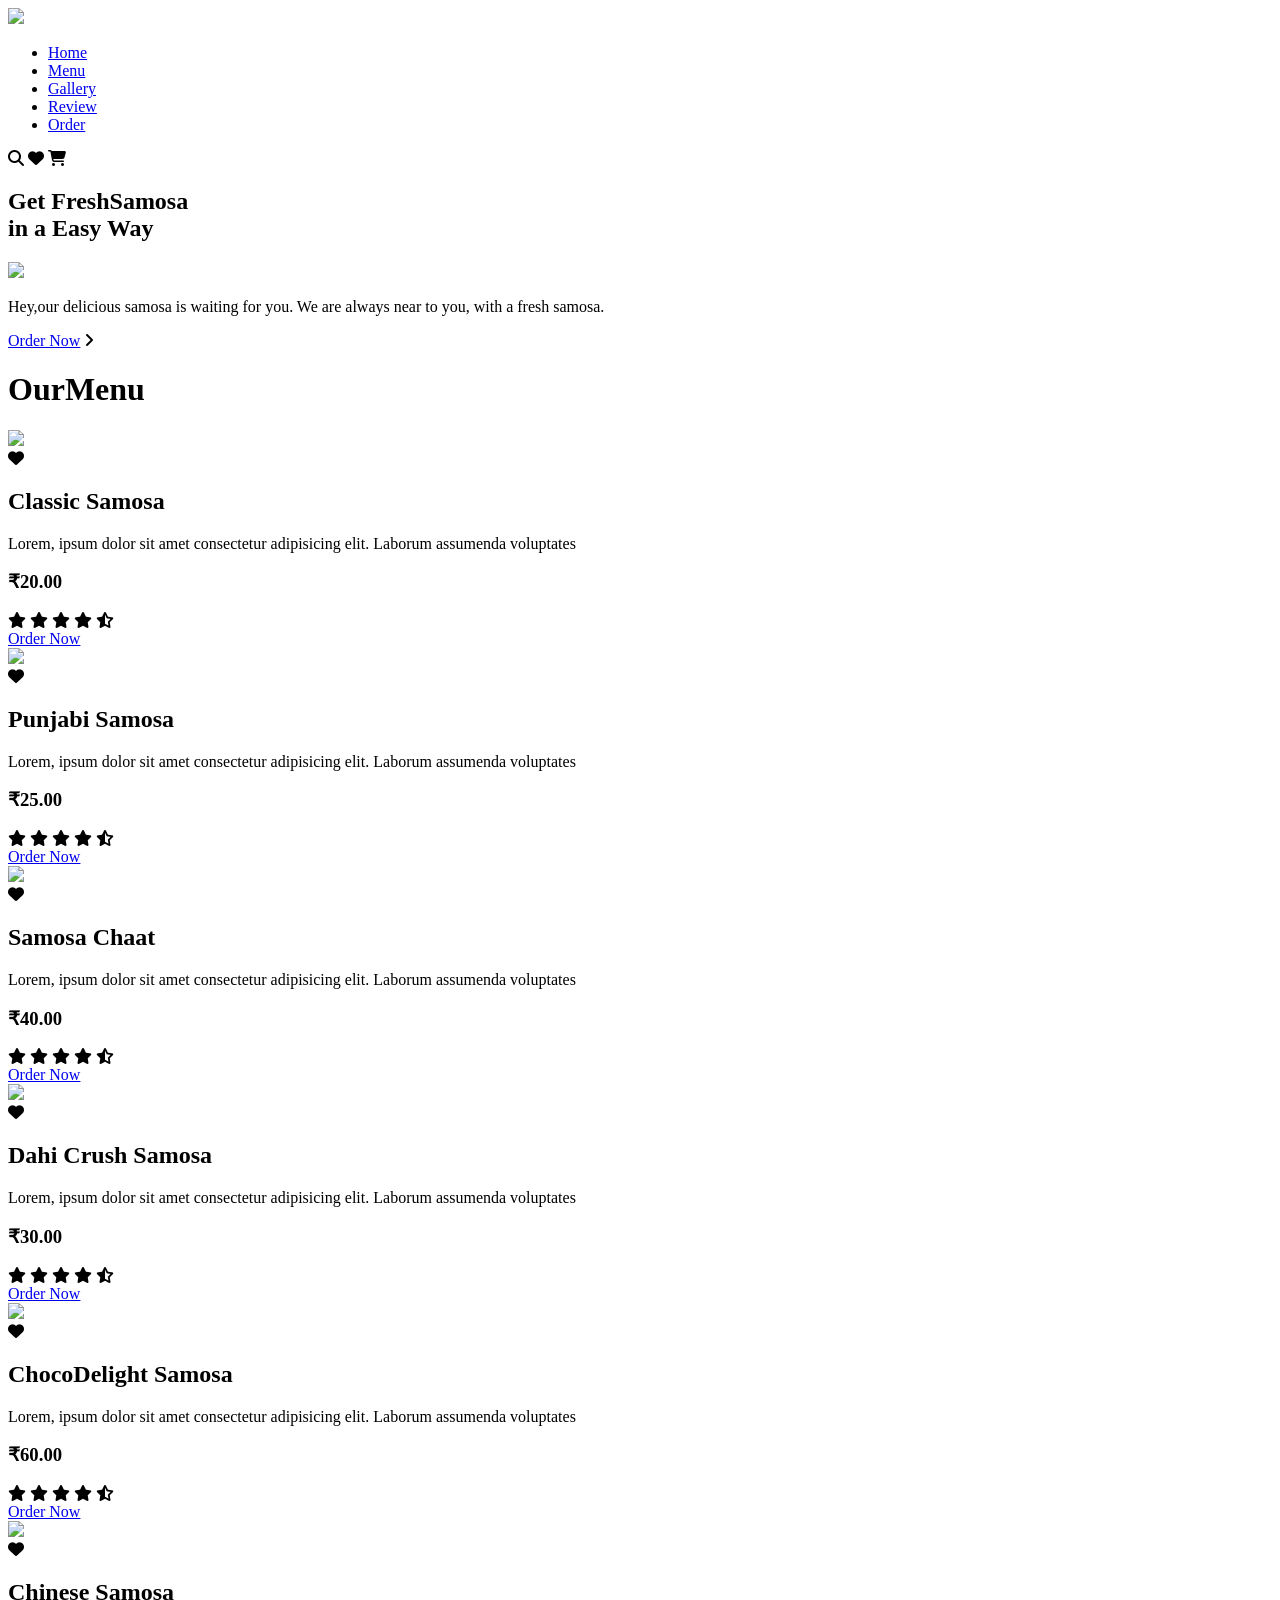
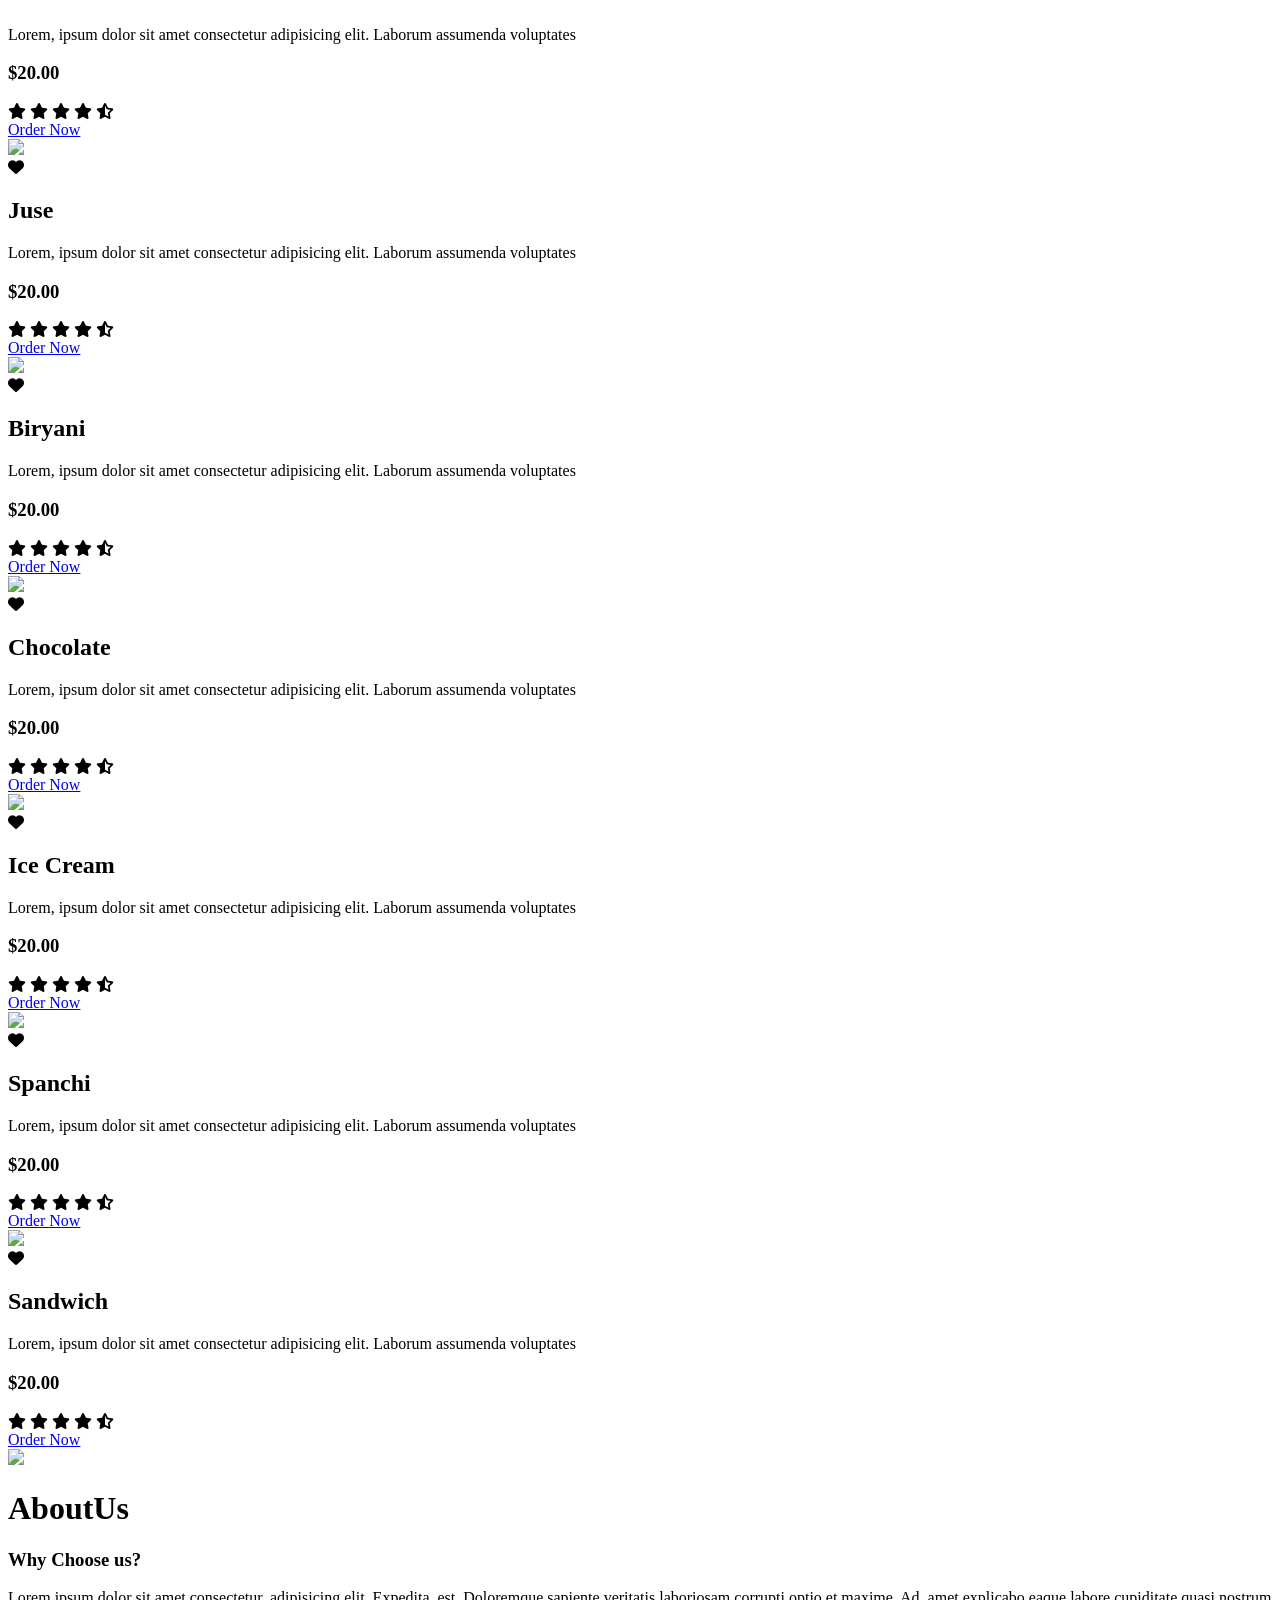
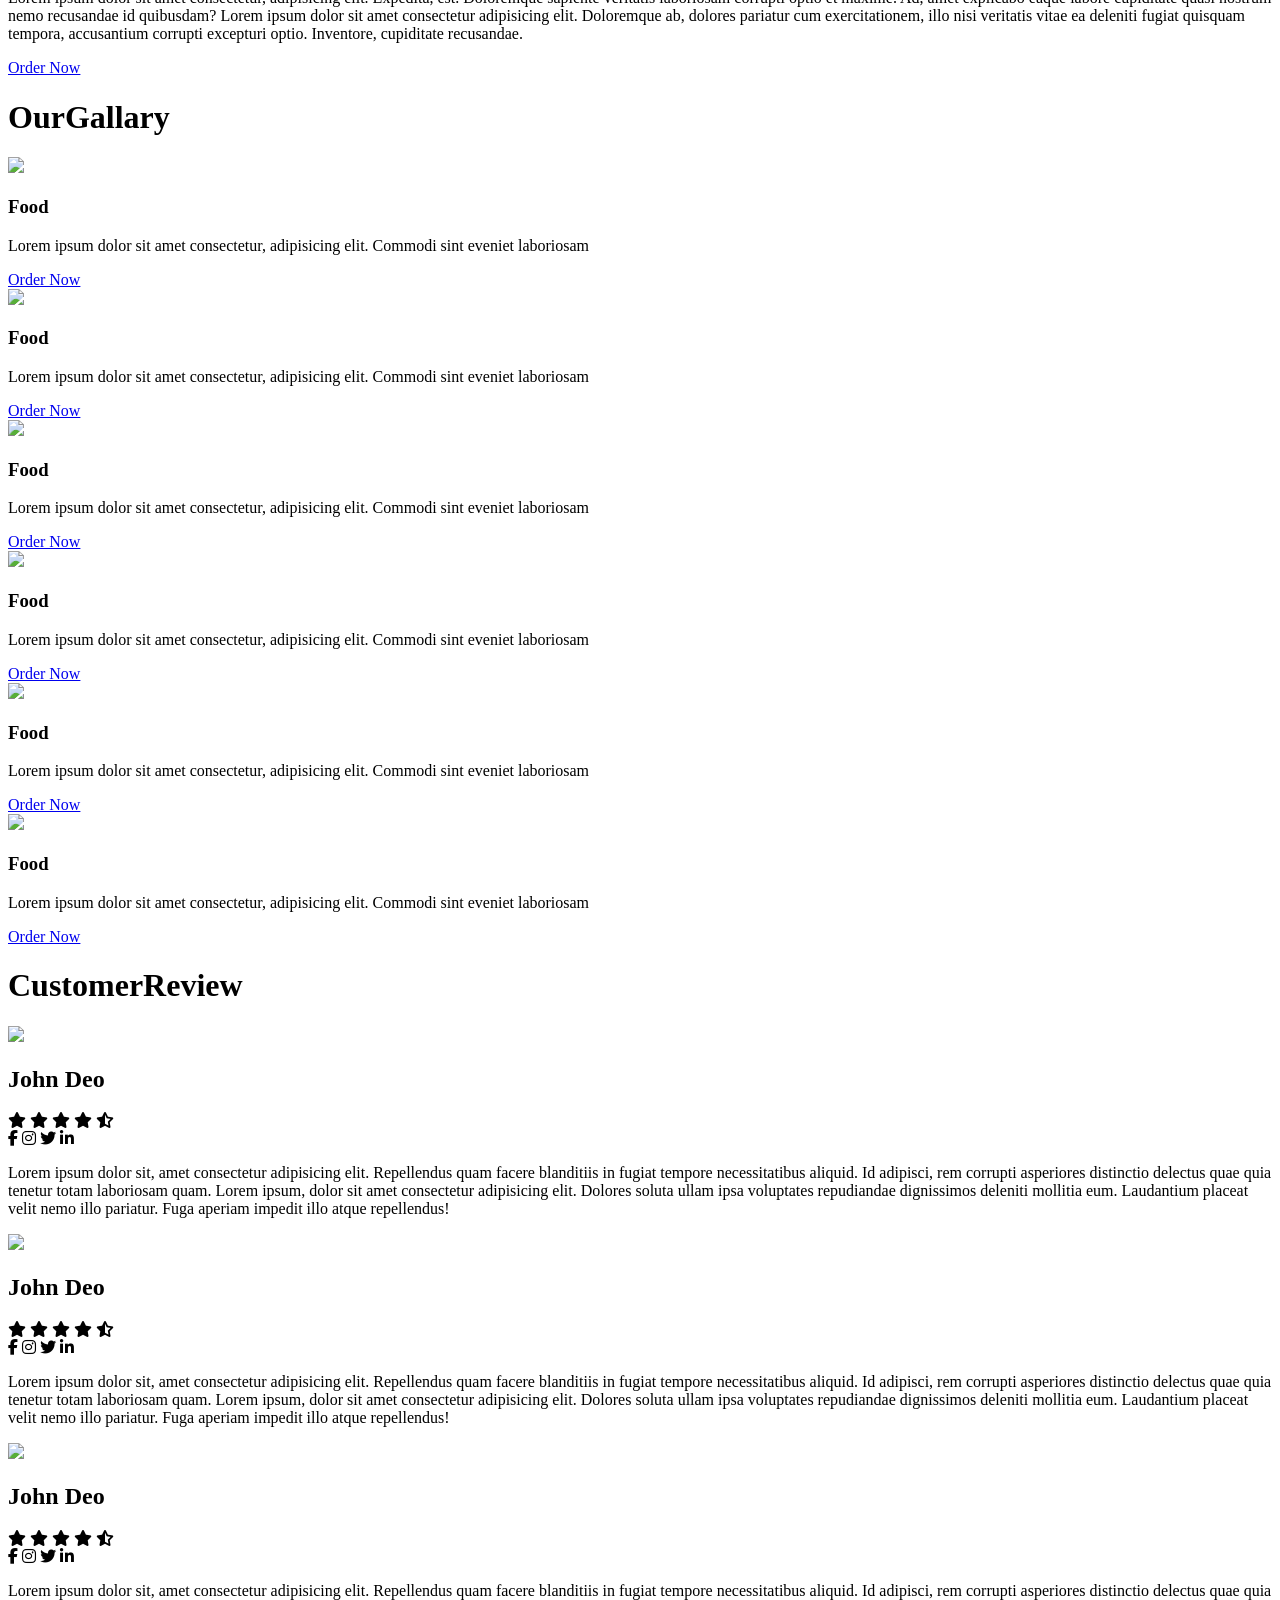
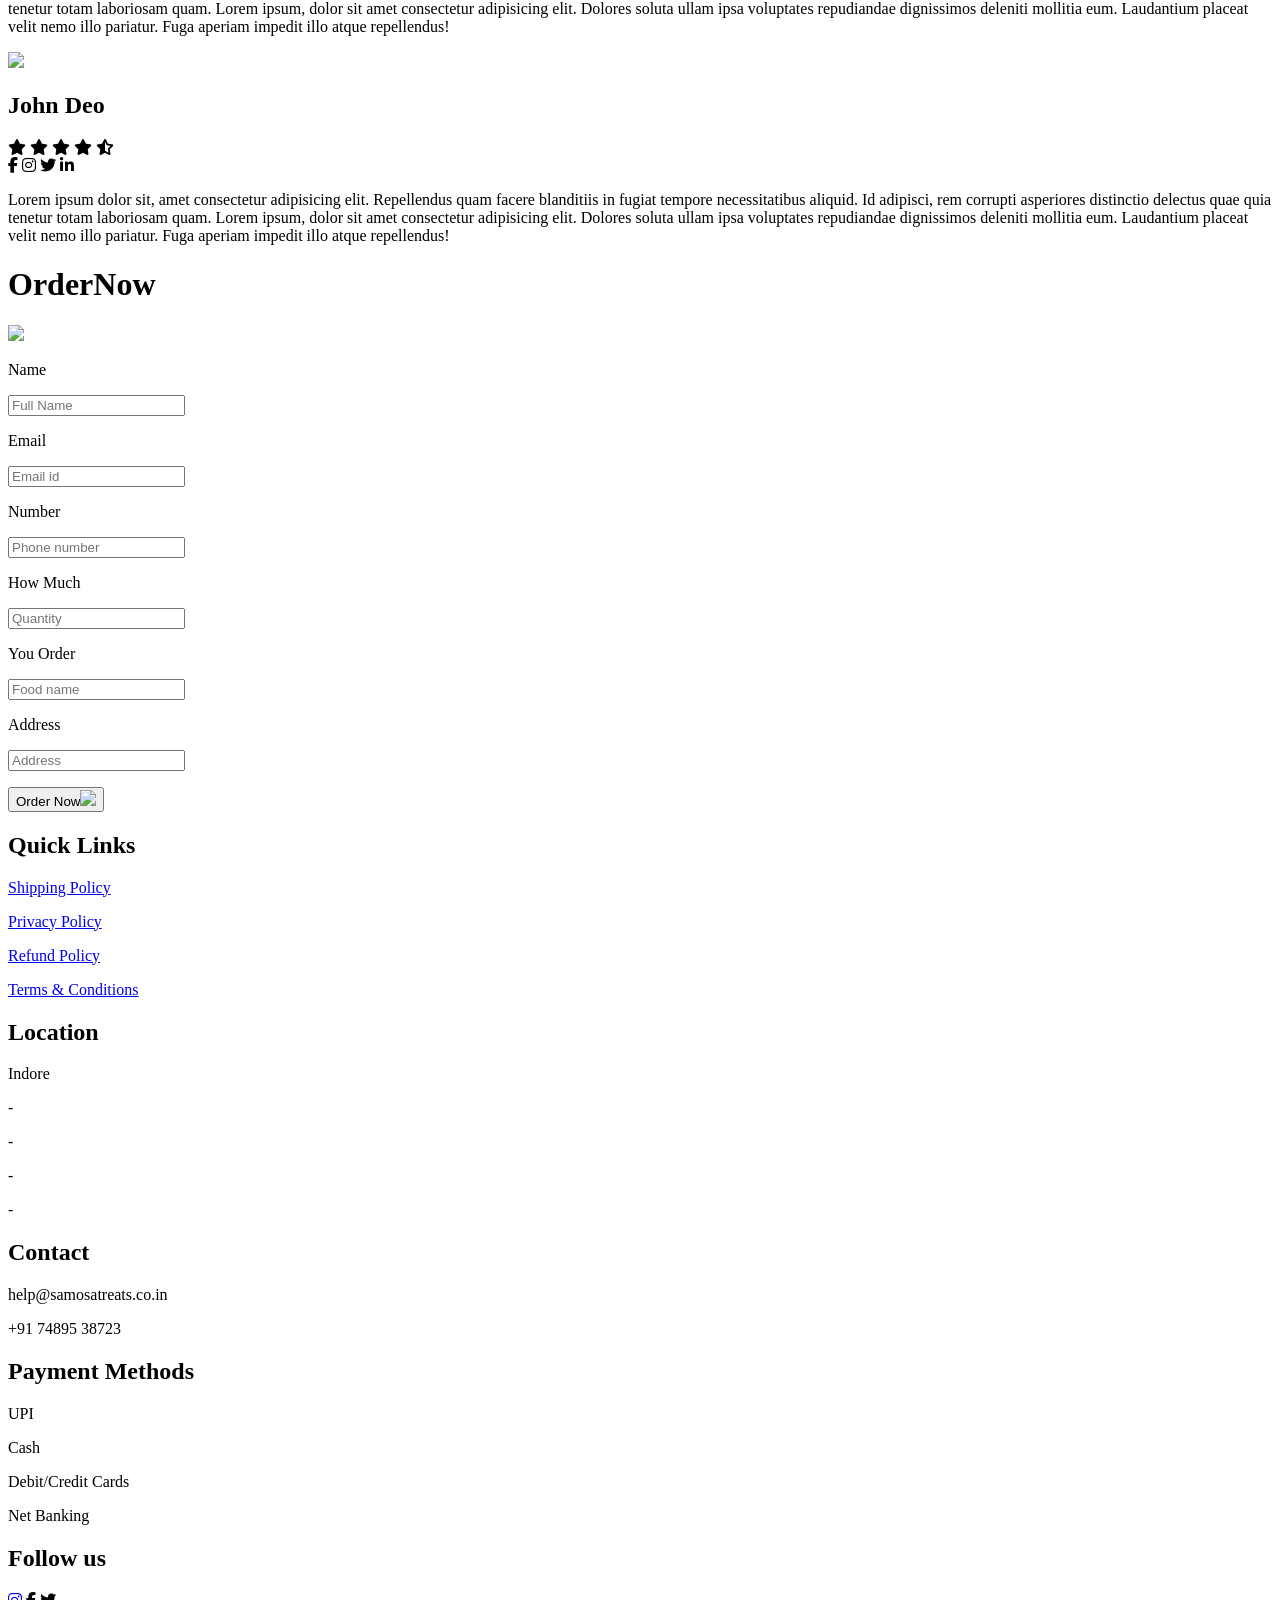
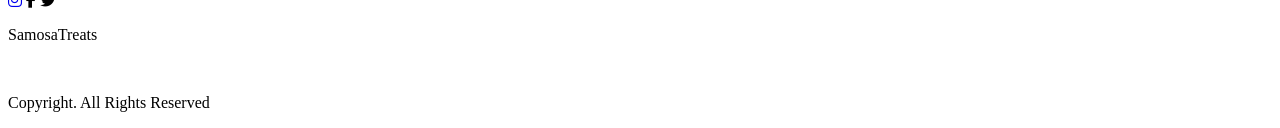
==== index.html @ 7120c6d1 "Add files via upload" ====
<!DOCTYPE html>
<html lang="en">
<head>
    <meta charset="UTF-8">
    <meta http-equiv="X-UA-Compatible" content="IE=edge">
    <meta name="viewport" content="width=device-width, initial-scale=1.0">
    <title>Samosa Treats</title>
    <link rel="stylesheet" href="style.css">
    <link rel="icon" href="image/logo.png">
    <link rel="stylesheet" href="https://cdnjs.cloudflare.com/ajax/libs/font-awesome/6.1.1/css/all.min.css" integrity="sha512-KfkfwYDsLkIlwQp6LFnl8zNdLGxu9YAA1QvwINks4PhcElQSvqcyVLLD9aMhXd13uQjoXtEKNosOWaZqXgel0g==" crossorigin="anonymous" referrerpolicy="no-referrer" />
</head>
<body>

    <section id="Home">
        <nav>
            <div class="logo">
                <img src="image/2002.png">
            </div>

            <ul>
                <li><a href="index.html">Home</a></li>
                <li><a href="menu.html">Menu</a>
                <li><a href="gallery.html">Gallery</a></li>
                <li><a href="review.html">Review</a></li>               
                <li><a href="order.html">Order</a></li>
            </ul>

            

            <div class="icon">
                
                <i class="fa-solid fa-magnifying-glass"></i>
                <i class="fa-solid fa-heart"></i>
                <i class="fa-solid fa-cart-shopping"></i>
            </div>

        </nav>
        

        <div class="main">

            <div class="men_text">
                <h1>Get Fresh<span>Samosa</span><br>in a Easy Way</h1>
            </div>

            <div class="main_image">
                <img src="image/home_samosa.png">
            </div>

        </div>

        <p>
           Hey,our delicious samosa is waiting for you. We are always near to you, with a fresh samosa.
        </p>

        <div class="main_btn">
            <a href="#">Order Now</a>
            <i class="fa-solid fa-angle-right"></i>
        </div>



</section>

   

    <!--Menu-->

    <div class="menu" id="Menu">
        <h1>Our<span>Menu</span></h1>

        <div class="menu_box">
            <div class="menu_card">

                <div class="menu_image">
                    <img src="image/Classic_samosa.jpg">
                </div>

                <div class="small_card">
                    <i class="fa-solid fa-heart"></i>
                </div>

                <div class="menu_info">
                    <h2>Classic Samosa</h2>
                    <p>
                        Lorem, ipsum dolor sit amet consectetur adipisicing elit. Laborum assumenda voluptates
                    </p>
                    <h3>₹20.00</h3>
                    <div class="menu_icon">
                        <i class="fa-solid fa-star"></i>
                        <i class="fa-solid fa-star"></i>
                        <i class="fa-solid fa-star"></i>
                        <i class="fa-solid fa-star"></i>
                        <i class="fa-solid fa-star-half-stroke"></i>
                    </div>
                    <a href="#" class="menu_btn">Order Now</a>
                </div>

            </div> 
            
            <div class="menu_card">

                <div class="menu_image">
                    <img src="image/pasta.jpg">
                </div>

                <div class="small_card">
                    <i class="fa-solid fa-heart"></i>
                </div>

                <div class="menu_info">
                    <h2>Punjabi Samosa</h2>
                    <p>
                        Lorem, ipsum dolor sit amet consectetur adipisicing elit. Laborum assumenda voluptates
                    </p>
                    <h3>₹25.00</h3>
                    <div class="menu_icon">
                        <i class="fa-solid fa-star"></i>
                        <i class="fa-solid fa-star"></i>
                        <i class="fa-solid fa-star"></i>
                        <i class="fa-solid fa-star"></i>
                        <i class="fa-solid fa-star-half-stroke"></i>
                    </div>
                    <a href="#" class="menu_btn">Order Now</a>
                </div>

            </div> 

            <div class="menu_card">

                <div class="menu_image">
                    <img src="image/lasagna.webp">
                </div>

                <div class="small_card">
                    <i class="fa-solid fa-heart"></i>
                </div>

                <div class="menu_info">
                    <h2>Samosa Chaat</h2>
                    <p>
                        Lorem, ipsum dolor sit amet consectetur adipisicing elit. Laborum assumenda voluptates
                    </p>
                    <h3>₹40.00</h3>
                    <div class="menu_icon">
                        <i class="fa-solid fa-star"></i>
                        <i class="fa-solid fa-star"></i>
                        <i class="fa-solid fa-star"></i>
                        <i class="fa-solid fa-star"></i>
                        <i class="fa-solid fa-star-half-stroke"></i>
                    </div>
                    <a href="#" class="menu_btn">Order Now</a>
                </div>

            </div> 

            <div class="menu_card">

                <div class="menu_image">
                    <img src="image/Dahi_samosa.jpg">
                </div>

                <div class="small_card">
                    <i class="fa-solid fa-heart"></i>
                </div>

                <div class="menu_info">
                    <h2>Dahi Crush Samosa</h2>
                    <p>
                        Lorem, ipsum dolor sit amet consectetur adipisicing elit. Laborum assumenda voluptates
                    </p>
                    <h3>₹30.00</h3>
                    <div class="menu_icon">
                        <i class="fa-solid fa-star"></i>
                        <i class="fa-solid fa-star"></i>
                        <i class="fa-solid fa-star"></i>
                        <i class="fa-solid fa-star"></i>
                        <i class="fa-solid fa-star-half-stroke"></i>
                    </div>
                    <a href="#" class="menu_btn">Order Now</a>
                </div>

            </div> 

            <div class="menu_card">

                <div class="menu_image">
                    <img src="image/Chocolate_samosa.jpg">
                </div>

                <div class="small_card">
                    <i class="fa-solid fa-heart"></i>
                </div>

                <div class="menu_info">
                    <h2>ChocoDelight Samosa</h2>
                    <p>
                        Lorem, ipsum dolor sit amet consectetur adipisicing elit. Laborum assumenda voluptates
                    </p>
                    <h3>₹60.00</h3>
                    <div class="menu_icon">
                        <i class="fa-solid fa-star"></i>
                        <i class="fa-solid fa-star"></i>
                        <i class="fa-solid fa-star"></i>
                        <i class="fa-solid fa-star"></i>
                        <i class="fa-solid fa-star-half-stroke"></i>
                    </div>
                    <a href="#" class="menu_btn">Order Now</a>
                </div>

            </div> 

            <div class="menu_card">

                <div class="menu_image">
                    <img src="image/Hot_dog.jpg">
                </div>

                <div class="small_card">
                    <i class="fa-solid fa-heart"></i>
                </div>

                <div class="menu_info">
                    <h2>Chinese Samosa</h2>
                    <p>
                        Lorem, ipsum dolor sit amet consectetur adipisicing elit. Laborum assumenda voluptates
                    </p>
                    <h3>$20.00</h3>
                    <div class="menu_icon">
                        <i class="fa-solid fa-star"></i>
                        <i class="fa-solid fa-star"></i>
                        <i class="fa-solid fa-star"></i>
                        <i class="fa-solid fa-star"></i>
                        <i class="fa-solid fa-star-half-stroke"></i>
                    </div>
                    <a href="#" class="menu_btn">Order Now</a>
                </div>

            </div> 

            <div class="menu_card">

                <div class="menu_image">
                    <img src="image/juse.jpg">
                </div>

                <div class="small_card">
                    <i class="fa-solid fa-heart"></i>
                </div>

                <div class="menu_info">
                    <h2>Juse</h2>
                    <p>
                        Lorem, ipsum dolor sit amet consectetur adipisicing elit. Laborum assumenda voluptates
                    </p>
                    <h3>$20.00</h3>
                    <div class="menu_icon">
                        <i class="fa-solid fa-star"></i>
                        <i class="fa-solid fa-star"></i>
                        <i class="fa-solid fa-star"></i>
                        <i class="fa-solid fa-star"></i>
                        <i class="fa-solid fa-star-half-stroke"></i>
                    </div>
                    <a href="#" class="menu_btn">Order Now</a>
                </div>

            </div> 

            <div class="menu_card">

                <div class="menu_image">
                    <img src="image/biryani.webp">
                </div>

                <div class="small_card">
                    <i class="fa-solid fa-heart"></i>
                </div>

                <div class="menu_info">
                    <h2>Biryani</h2>
                    <p>
                        Lorem, ipsum dolor sit amet consectetur adipisicing elit. Laborum assumenda voluptates
                    </p>
                    <h3>$20.00</h3>
                    <div class="menu_icon">
                        <i class="fa-solid fa-star"></i>
                        <i class="fa-solid fa-star"></i>
                        <i class="fa-solid fa-star"></i>
                        <i class="fa-solid fa-star"></i>
                        <i class="fa-solid fa-star-half-stroke"></i>
                    </div>
                    <a href="#" class="menu_btn">Order Now</a>
                </div>

            </div> 

            <div class="menu_card">

                <div class="menu_image">
                    <img src="image/chocolate.jpg">
                </div>

                <div class="small_card">
                    <i class="fa-solid fa-heart"></i>
                </div>

                <div class="menu_info">
                    <h2>Chocolate</h2>
                    <p>
                        Lorem, ipsum dolor sit amet consectetur adipisicing elit. Laborum assumenda voluptates
                    </p>
                    <h3>$20.00</h3>
                    <div class="menu_icon">
                        <i class="fa-solid fa-star"></i>
                        <i class="fa-solid fa-star"></i>
                        <i class="fa-solid fa-star"></i>
                        <i class="fa-solid fa-star"></i>
                        <i class="fa-solid fa-star-half-stroke"></i>
                    </div>
                    <a href="#" class="menu_btn">Order Now</a>
                </div>

            </div> 

            <div class="menu_card">

                <div class="menu_image">
                    <img src="image/ice_cream.jpg">
                </div>

                <div class="small_card">
                    <i class="fa-solid fa-heart"></i>
                </div>

                <div class="menu_info">
                    <h2>Ice Cream</h2>
                    <p>
                        Lorem, ipsum dolor sit amet consectetur adipisicing elit. Laborum assumenda voluptates
                    </p>
                    <h3>$20.00</h3>
                    <div class="menu_icon">
                        <i class="fa-solid fa-star"></i>
                        <i class="fa-solid fa-star"></i>
                        <i class="fa-solid fa-star"></i>
                        <i class="fa-solid fa-star"></i>
                        <i class="fa-solid fa-star-half-stroke"></i>
                    </div>
                    <a href="#" class="menu_btn">Order Now</a>
                </div>

            </div> 

            <div class="menu_card">

                <div class="menu_image">
                    <img src="image/Spanchi.jpg">
                </div>

                <div class="small_card">
                    <i class="fa-solid fa-heart"></i>
                </div>

                <div class="menu_info">
                    <h2>Spanchi</h2>
                    <p>
                        Lorem, ipsum dolor sit amet consectetur adipisicing elit. Laborum assumenda voluptates
                    </p>
                    <h3>$20.00</h3>
                    <div class="menu_icon">
                        <i class="fa-solid fa-star"></i>
                        <i class="fa-solid fa-star"></i>
                        <i class="fa-solid fa-star"></i>
                        <i class="fa-solid fa-star"></i>
                        <i class="fa-solid fa-star-half-stroke"></i>
                    </div>
                    <a href="#" class="menu_btn">Order Now</a>
                </div>

            </div> 

            <div class="menu_card">

                <div class="menu_image">
                    <img src="image/sandwich.jpg">
                </div>

                <div class="small_card">
                    <i class="fa-solid fa-heart"></i>
                </div>

                <div class="menu_info">
                    <h2>Sandwich</h2>
                    <p>
                        Lorem, ipsum dolor sit amet consectetur adipisicing elit. Laborum assumenda voluptates
                    </p>
                    <h3>$20.00</h3>
                    <div class="menu_icon">
                        <i class="fa-solid fa-star"></i>
                        <i class="fa-solid fa-star"></i>
                        <i class="fa-solid fa-star"></i>
                        <i class="fa-solid fa-star"></i>
                        <i class="fa-solid fa-star-half-stroke"></i>
                    </div>
                    <a href="#" class="menu_btn">Order Now</a>
                </div>

            </div> 
            
        </div>

    </div>

 <!--About-->

    <div class="about" id="About">
        <div class="about_main">

            <div class="image">
                <img src="image/Food-Plate.png">
            </div>

            <div class="about_text">
                <h1><span>About</span>Us</h1>
                <h3>Why Choose us?</h3>
                <p>
                    Lorem ipsum dolor sit amet consectetur, adipisicing elit. Expedita, est. Doloremque 
                    sapiente veritatis laboriosam corrupti optio et maxime. Ad, amet explicabo eaque labore 
                    cupiditate quasi nostrum nemo recusandae id quibusdam? Lorem ipsum dolor sit amet 
                    consectetur adipisicing elit. Doloremque ab, dolores pariatur cum exercitationem, illo nisi 
                    veritatis vitae ea deleniti fugiat quisquam tempora, accusantium corrupti excepturi optio. 
                    Inventore, cupiditate recusandae.
                </p>
            </div>

        </div>

        <a href="#" class="about_btn">Order Now</a>

    </div>




    <!--Gallary-->

    <div class="gallary" id="Gallary">
        <h1>Our<span>Gallary</span></h1>

        <div class="gallary_image_box">
            <div class="gallary_image">
                <img src="image/gallary_1.jpg">

                <h3>Food</h3>
                <p>
                    Lorem ipsum dolor sit amet consectetur, adipisicing elit. Commodi sint eveniet laboriosam 
                </p>
                <a href="#" class="gallary_btn">Order Now</a>
            </div>

            <div class="gallary_image">
                <img src="image/gallary_2.jpg">

                <h3>Food</h3>
                <p>
                    Lorem ipsum dolor sit amet consectetur, adipisicing elit. Commodi sint eveniet laboriosam 
                </p>
                <a href="#" class="gallary_btn">Order Now</a>
            </div>

            <div class="gallary_image">
                <img src="image/gallary_3.jpg">

                <h3>Food</h3>
                <p>
                    Lorem ipsum dolor sit amet consectetur, adipisicing elit. Commodi sint eveniet laboriosam 
                </p>
                <a href="#" class="gallary_btn">Order Now</a>
            </div>

            <div class="gallary_image">
                <img src="image/gallary_4.jpg">

                <h3>Food</h3>
                <p>
                    Lorem ipsum dolor sit amet consectetur, adipisicing elit. Commodi sint eveniet laboriosam 
                </p>
                <a href="#" class="gallary_btn">Order Now</a>
            </div>

            <div class="gallary_image">
                <img src="image/gallary_5.jpg">

                <h3>Food</h3>
                <p>
                    Lorem ipsum dolor sit amet consectetur, adipisicing elit. Commodi sint eveniet laboriosam 
                </p>
                <a href="#" class="gallary_btn">Order Now</a>
            </div>

            <div class="gallary_image">
                <img src="image/gallary_6.jpg">

                <h3>Food</h3>
                <p>
                    Lorem ipsum dolor sit amet consectetur, adipisicing elit. Commodi sint eveniet laboriosam 
                </p>
                <a href="#" class="gallary_btn">Order Now</a>
            </div>

        </div>

    </div>




    <!--Review-->

    <div class="review" id="Review">
        <h1>Customer<span>Review</span></h1>

        <div class="review_box">
            <div class="review_card">

                <div class="review_profile">
                    <img src="image/review_1.png">
                </div>

                <div class="review_text">
                    <h2 class="name">John Deo</h2>

                    <div class="review_icon">
                        <i class="fa-solid fa-star"></i>
                        <i class="fa-solid fa-star"></i>
                        <i class="fa-solid fa-star"></i>
                        <i class="fa-solid fa-star"></i>
                        <i class="fa-solid fa-star-half-stroke"></i>
                    </div>

                    <div class="review_social">
                        <i class="fa-brands fa-facebook-f"></i>
                        <i class="fa-brands fa-instagram"></i>
                        <i class="fa-brands fa-twitter"></i>
                        <i class="fa-brands fa-linkedin-in"></i>
                    </div>

                    <p>
                        Lorem ipsum dolor sit, amet consectetur adipisicing elit. Repellendus quam facere 
                        blanditiis in fugiat tempore necessitatibus aliquid. Id adipisci, rem corrupti 
                        asperiores distinctio delectus quae quia tenetur totam laboriosam quam. Lorem ipsum, 
                        dolor sit amet consectetur adipisicing elit. Dolores soluta ullam ipsa voluptates 
                        repudiandae dignissimos deleniti mollitia eum. Laudantium placeat velit nemo illo 
                        pariatur. Fuga aperiam impedit illo atque repellendus!
                    </p>

                </div>

            </div>

            <div class="review_card">

                <div class="review_profile">
                    <img src="image/review_2.png">
                </div>

                <div class="review_text">
                    <h2 class="name">John Deo</h2>

                    <div class="review_icon">
                        <i class="fa-solid fa-star"></i>
                        <i class="fa-solid fa-star"></i>
                        <i class="fa-solid fa-star"></i>
                        <i class="fa-solid fa-star"></i>
                        <i class="fa-solid fa-star-half-stroke"></i>
                    </div>

                    <div class="review_social">
                        <i class="fa-brands fa-facebook-f"></i>
                        <i class="fa-brands fa-instagram"></i>
                        <i class="fa-brands fa-twitter"></i>
                        <i class="fa-brands fa-linkedin-in"></i>
                    </div>

                    <p>
                        Lorem ipsum dolor sit, amet consectetur adipisicing elit. Repellendus quam facere 
                        blanditiis in fugiat tempore necessitatibus aliquid. Id adipisci, rem corrupti 
                        asperiores distinctio delectus quae quia tenetur totam laboriosam quam. Lorem ipsum, 
                        dolor sit amet consectetur adipisicing elit. Dolores soluta ullam ipsa voluptates 
                        repudiandae dignissimos deleniti mollitia eum. Laudantium placeat velit nemo illo 
                        pariatur. Fuga aperiam impedit illo atque repellendus!
                    </p>

                </div>

            </div>

            <div class="review_card">

                <div class="review_profile">
                    <img src="image/review_3.png">
                </div>

                <div class="review_text">
                    <h2 class="name">John Deo</h2>

                    <div class="review_icon">
                        <i class="fa-solid fa-star"></i>
                        <i class="fa-solid fa-star"></i>
                        <i class="fa-solid fa-star"></i>
                        <i class="fa-solid fa-star"></i>
                        <i class="fa-solid fa-star-half-stroke"></i>
                    </div>

                    <div class="review_social">
                        <i class="fa-brands fa-facebook-f"></i>
                        <i class="fa-brands fa-instagram"></i>
                        <i class="fa-brands fa-twitter"></i>
                        <i class="fa-brands fa-linkedin-in"></i>
                    </div>

                    <p>
                        Lorem ipsum dolor sit, amet consectetur adipisicing elit. Repellendus quam facere 
                        blanditiis in fugiat tempore necessitatibus aliquid. Id adipisci, rem corrupti 
                        asperiores distinctio delectus quae quia tenetur totam laboriosam quam. Lorem ipsum, 
                        dolor sit amet consectetur adipisicing elit. Dolores soluta ullam ipsa voluptates 
                        repudiandae dignissimos deleniti mollitia eum. Laudantium placeat velit nemo illo 
                        pariatur. Fuga aperiam impedit illo atque repellendus!
                    </p>

                </div>

            </div>

            <div class="review_card">

                <div class="review_profile">
                    <img src="image/review_4.png">
                </div>

                <div class="review_text">
                    <h2 class="name">John Deo</h2>

                    <div class="review_icon">
                        <i class="fa-solid fa-star"></i>
                        <i class="fa-solid fa-star"></i>
                        <i class="fa-solid fa-star"></i>
                        <i class="fa-solid fa-star"></i>
                        <i class="fa-solid fa-star-half-stroke"></i>
                    </div>

                    <div class="review_social">
                        <i class="fa-brands fa-facebook-f"></i>
                        <i class="fa-brands fa-instagram"></i>
                        <i class="fa-brands fa-twitter"></i>
                        <i class="fa-brands fa-linkedin-in"></i>
                    </div>

                    <p>
                        Lorem ipsum dolor sit, amet consectetur adipisicing elit. Repellendus quam facere 
                        blanditiis in fugiat tempore necessitatibus aliquid. Id adipisci, rem corrupti 
                        asperiores distinctio delectus quae quia tenetur totam laboriosam quam. Lorem ipsum, 
                        dolor sit amet consectetur adipisicing elit. Dolores soluta ullam ipsa voluptates 
                        repudiandae dignissimos deleniti mollitia eum. Laudantium placeat velit nemo illo 
                        pariatur. Fuga aperiam impedit illo atque repellendus!
                    </p>

                </div>

            </div>

        </div>

    </div>



    <!--Order-->

    <div class="order" id="Order">
        <h1><span>Order</span>Now</h1>

        <div class="order_main">

            <div class="order_image">
                <img src="image/order_image.png">
            </div>

              <form action="https://api.web3forms.com/submit" method="POST" class="contact-left">

               <input type="hidden" name="access_key" value="fdb20913-def6-4c68-823d-1130511a1361">

                <div class="input">
                    <p>Name</p>
                    <input name="name" placeholder="Full Name">
                </div>

                <div class="input">
                    <p>Email</p>
                    <input type="email" placeholder="Email id">
                </div>

                <div class="input">
                    <p>Number</p>
                    <input type="number" placeholder="Phone number">
                </div>

                <div class="input">
                    <p>How Much</p>
                    <input type="number" placeholder="Quantity">
                </div>

                <div class="input">
                    <p>You Order</p>
                    <input name="name" placeholder="Food name">
                </div>

                <div class="input">
                    <p>Address</p>
                    <input name="name" placeholder="Address">
                </div>

                <div class="order_btn">
               <p> <button type="submit" >Order Now<img src="image/arrow_icon.png"></button></p>
                </div>
            </form>

        </div>

    </div>





    <!--Footer-->

    <footer>
        <div class="footer_main">

           <div class="footer_tag">
                <h2>Quick Links</h2>
               <p> <a href="Shipping.html">Shipping Policy</a> </p>
              <p> <a href="privacy.html">Privacy Policy</a>  </p> 
                <p><a href="refund.html">Refund Policy</a>    </p> 
                <p><a href="terms.html">Terms & Conditions</a></p>
         </div>

            <div class="footer_tag">
                <h2>Location</h2>
                <p>Indore</p>
                <p>-</p>
                <p>-</p>
                <p>-</p>
                <p>-</p>
                
            </div>

            <div class="footer_tag">
                <h2>Contact</h2>
                <p>help@samosatreats.co.in</p>
                <p>+91 74895 38723</p>
            </div>

            <div class="footer_tag">
                <h2>Payment Methods</h2>
                <p>UPI</p>
                <p>Cash</p>
                <p>Debit/Credit Cards</p>
                <p>Net Banking</p>
            </div>

            <div class="footer_tag">
                <h2>Follow us</h2>
                <a href="https://www.instagram.com/the_samosa_treats?igsh=MTA0a3pqendremM5eg=="><i class="fa-brands fa-instagram"></i></a>    
                <i class="fa-brands fa-facebook-f"></i>
                <i class="fa-brands fa-twitter"></i>
            </div>

        </div>

        <p class="end">Samosa<span>Treats</span></p><br>
        <p>Copyright. All Rights Reserved</p>

    </footer>



    
</body>
</html>
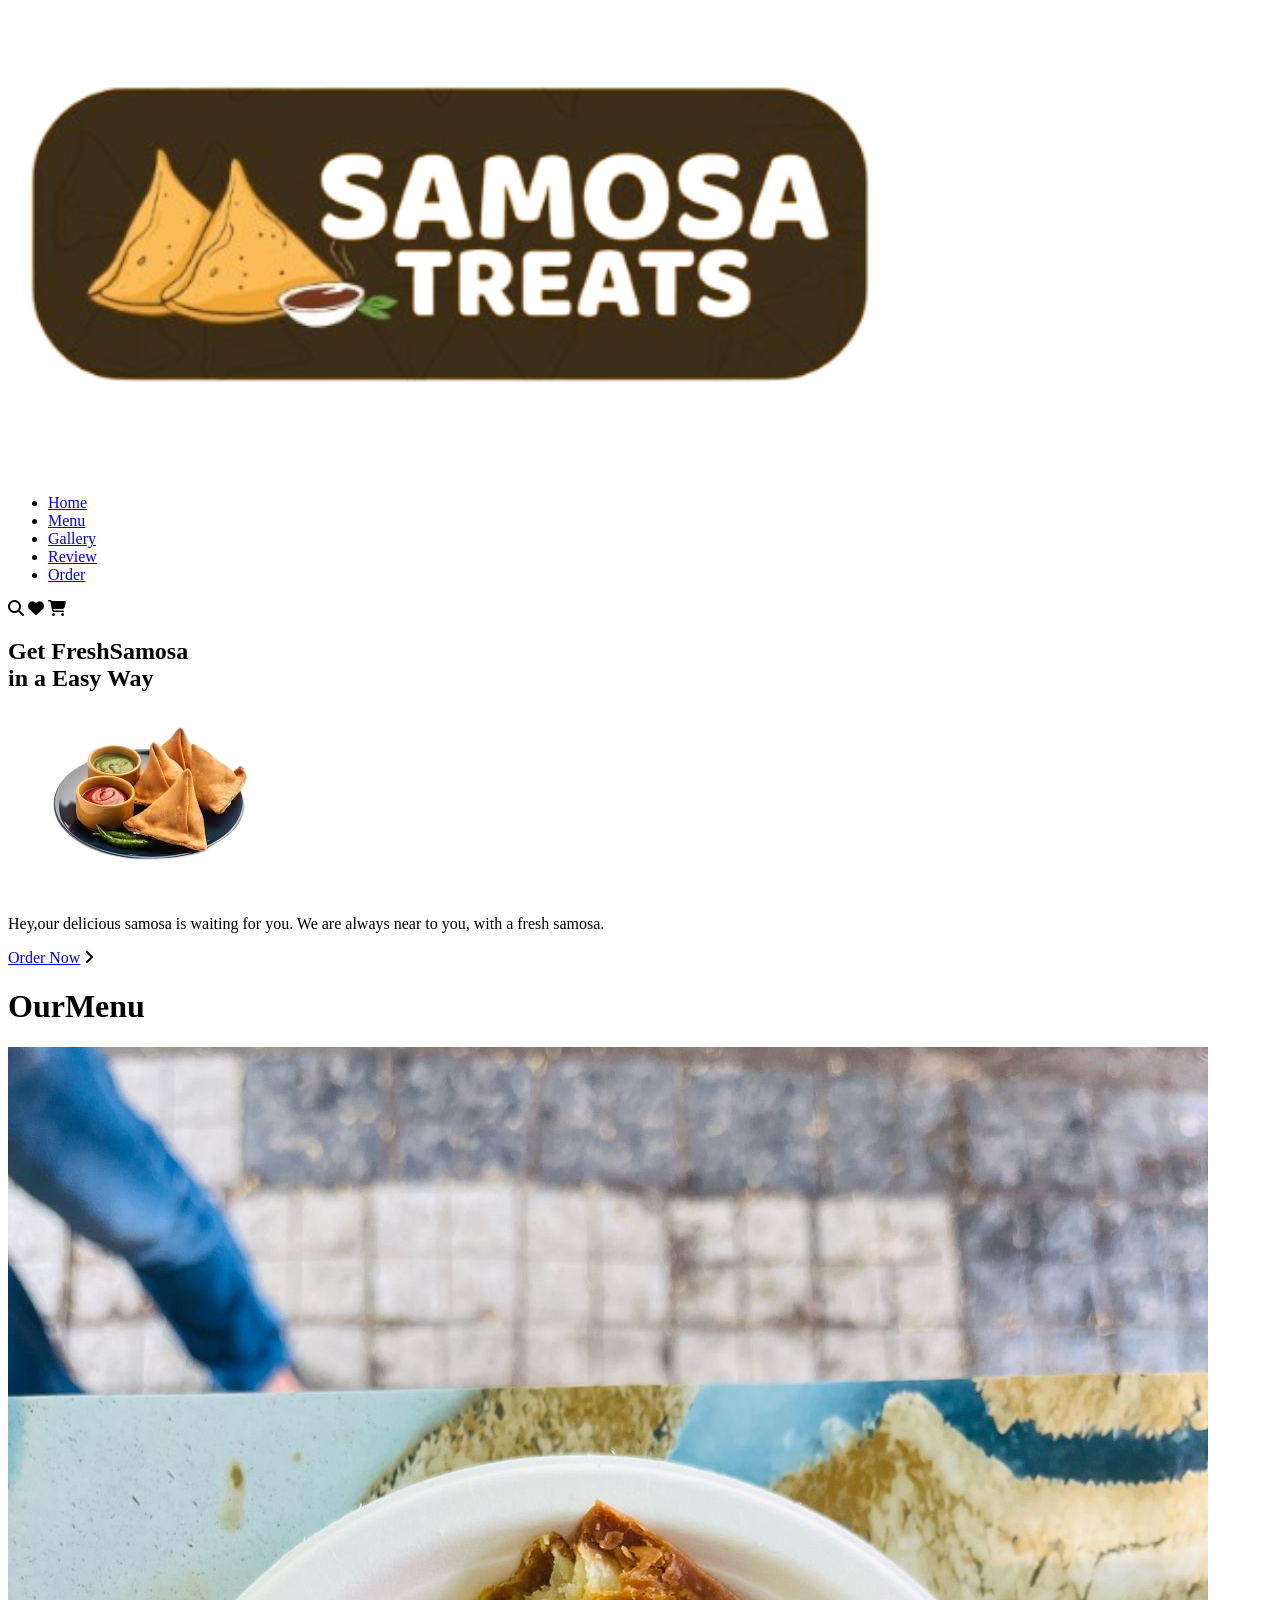
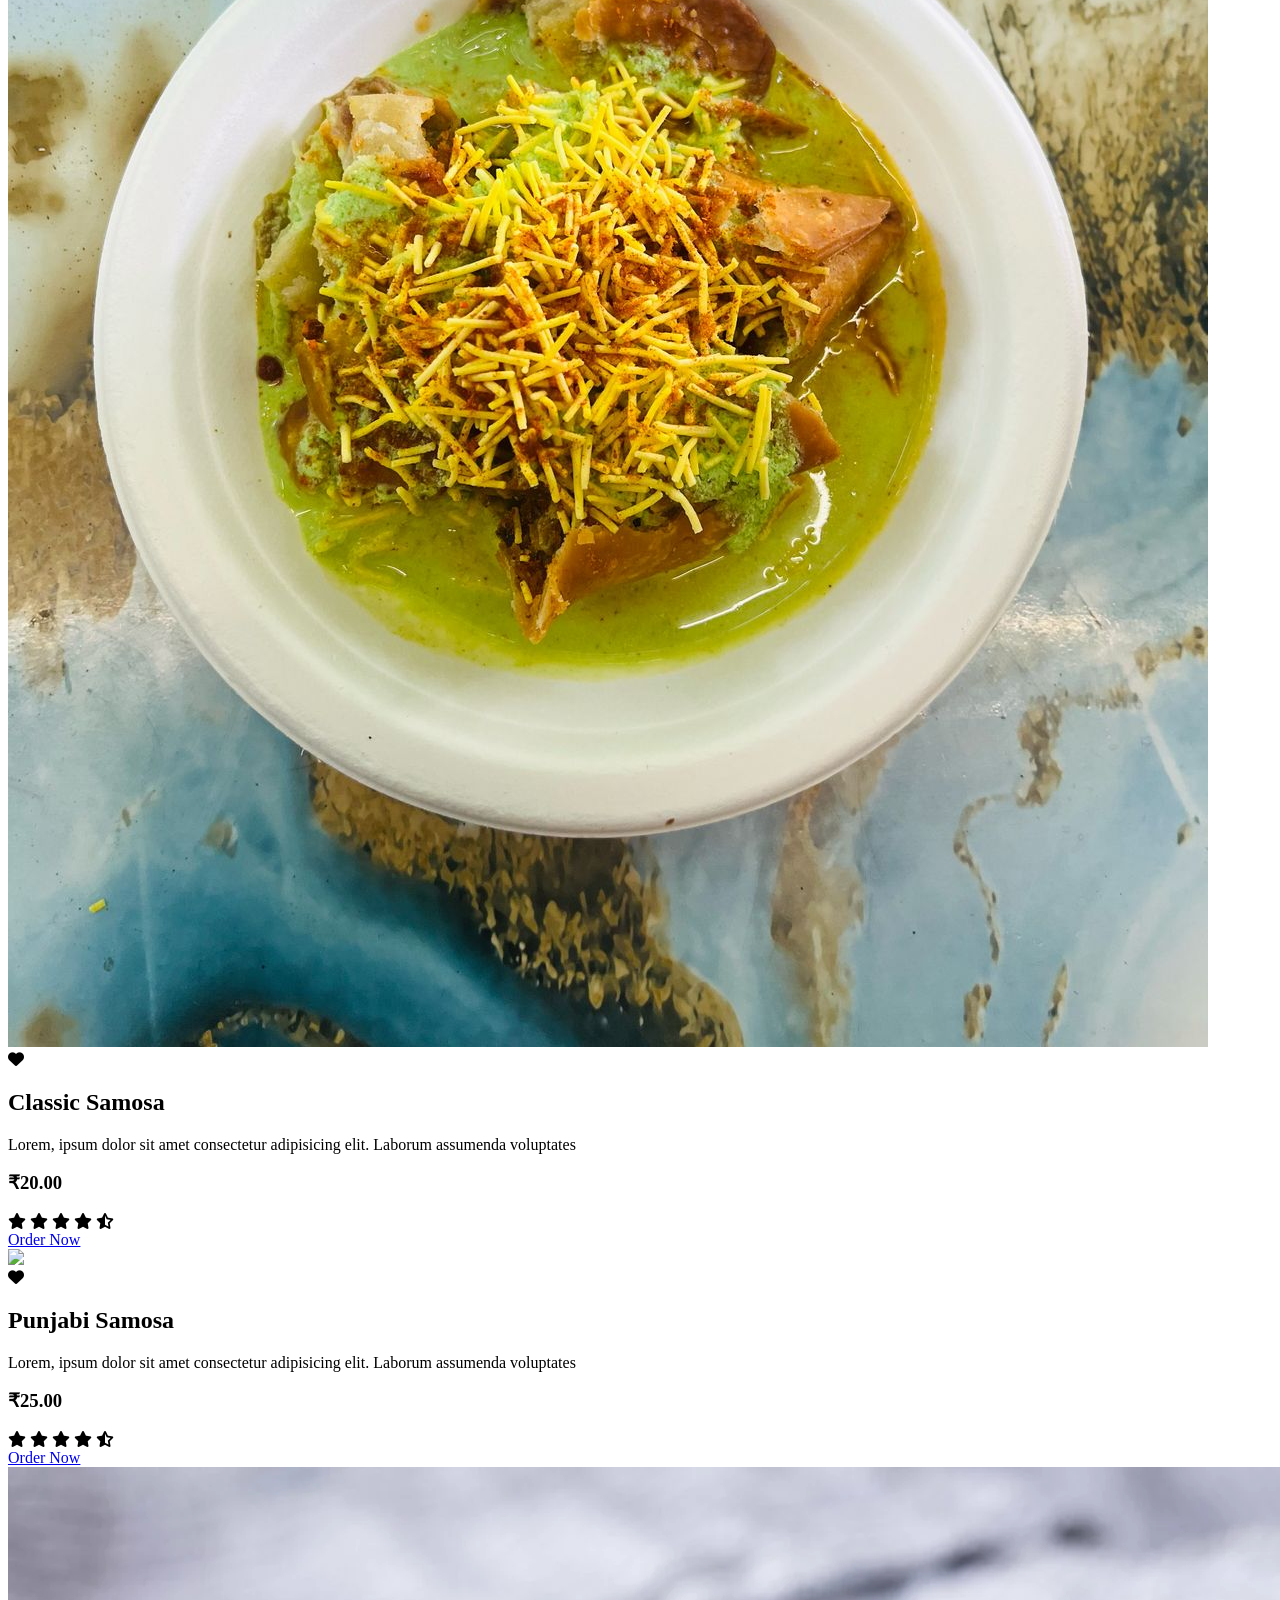
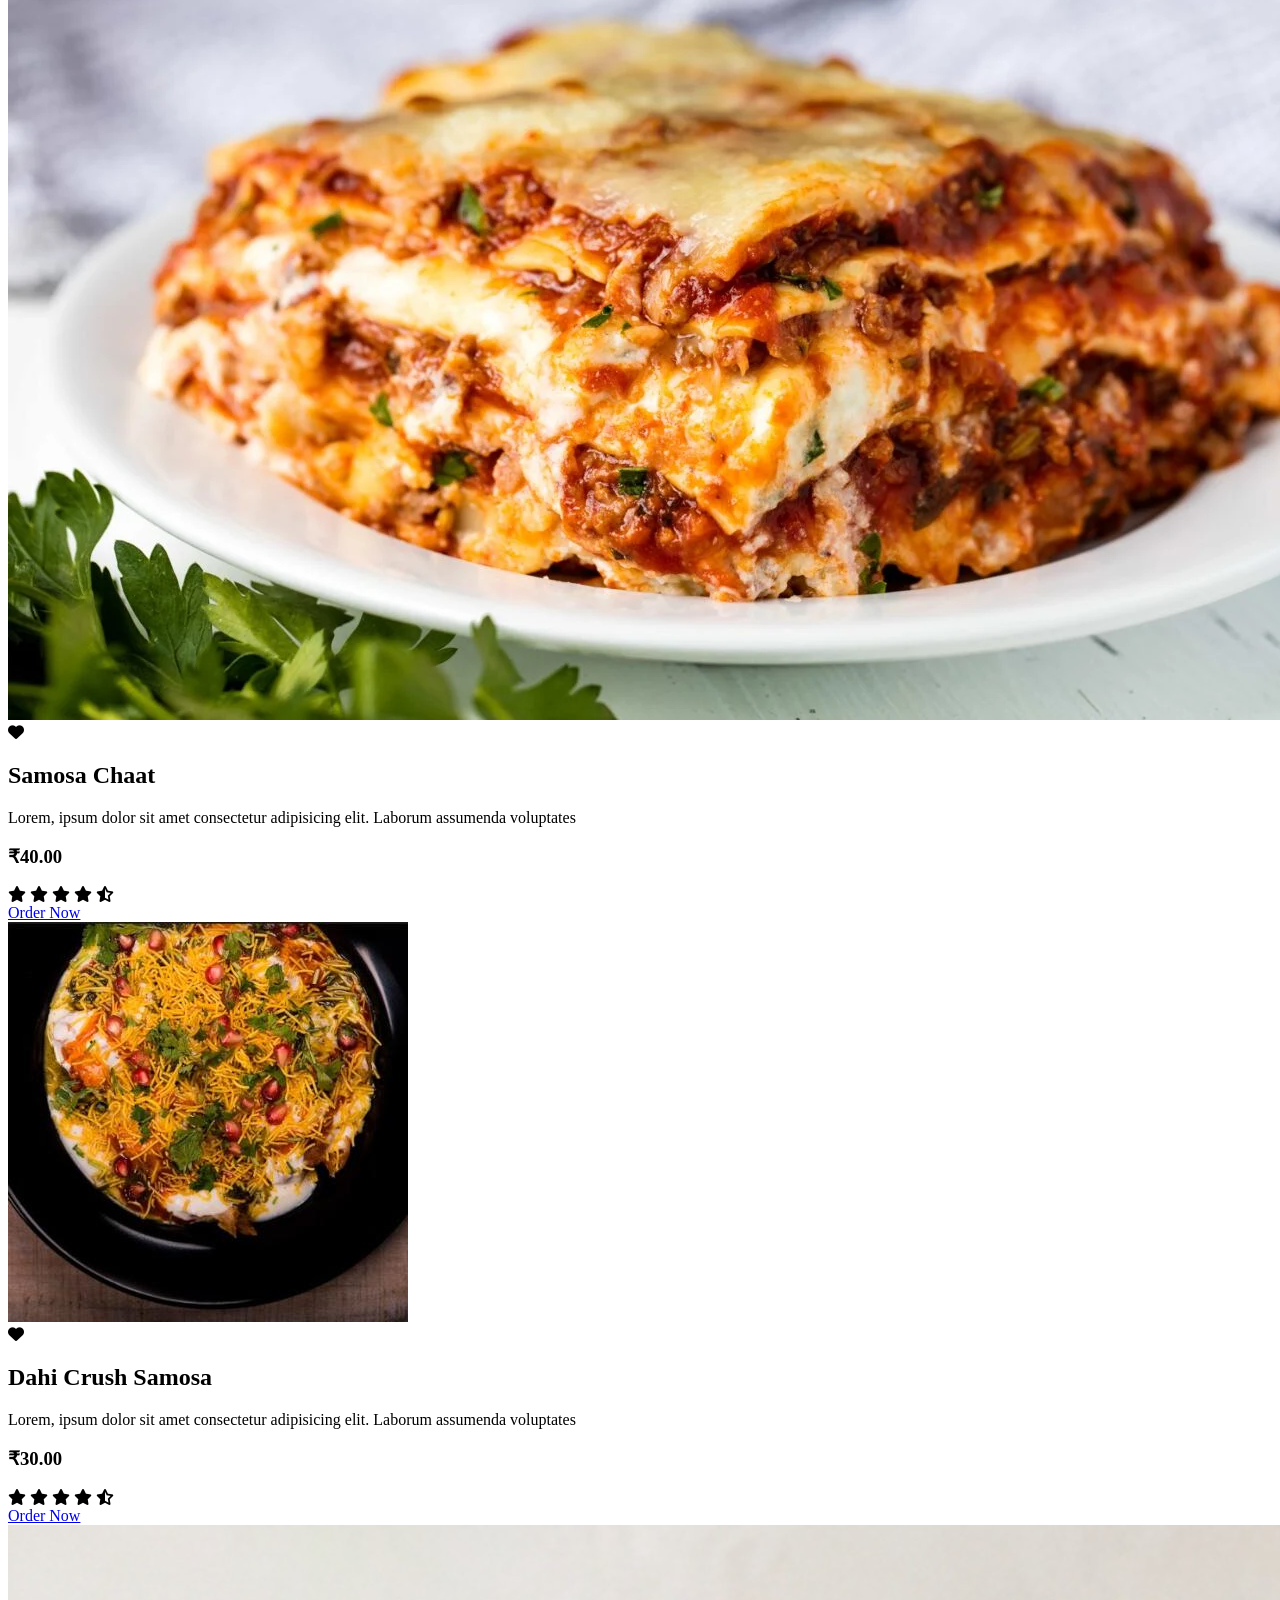
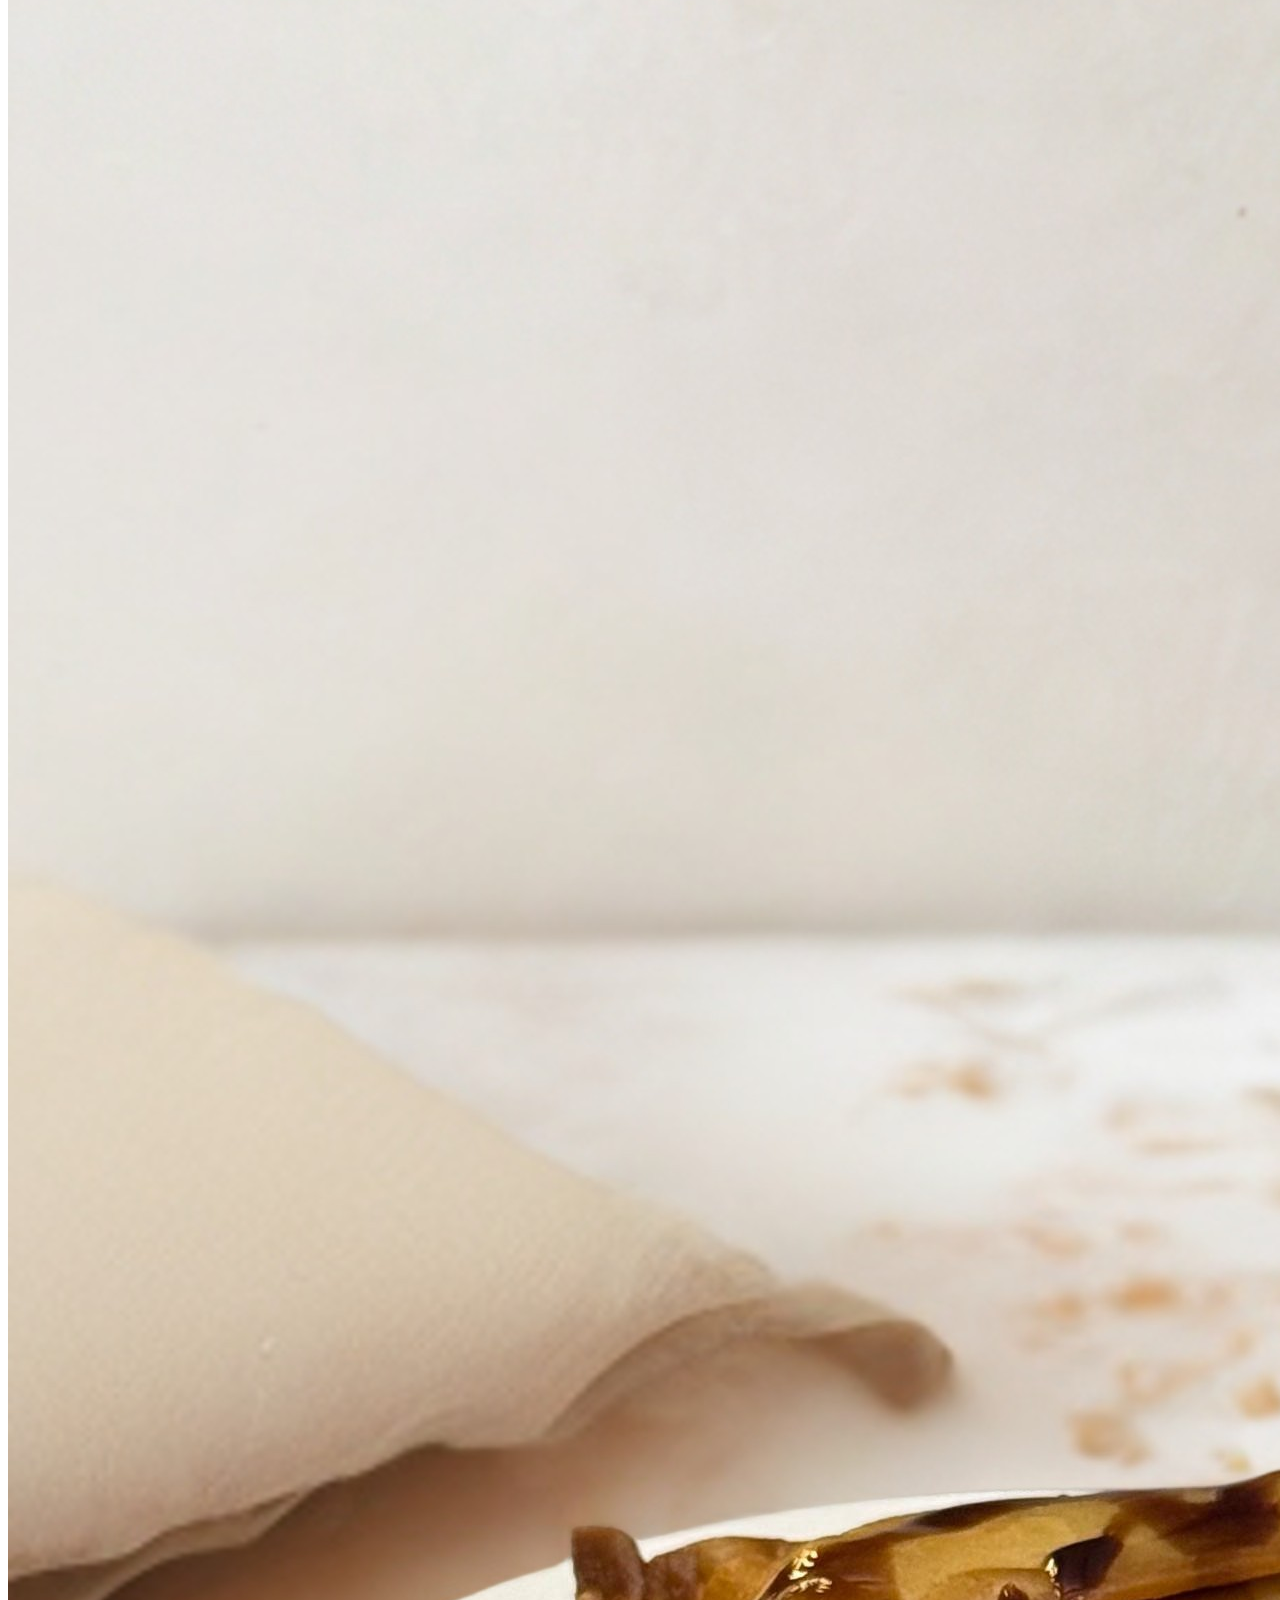
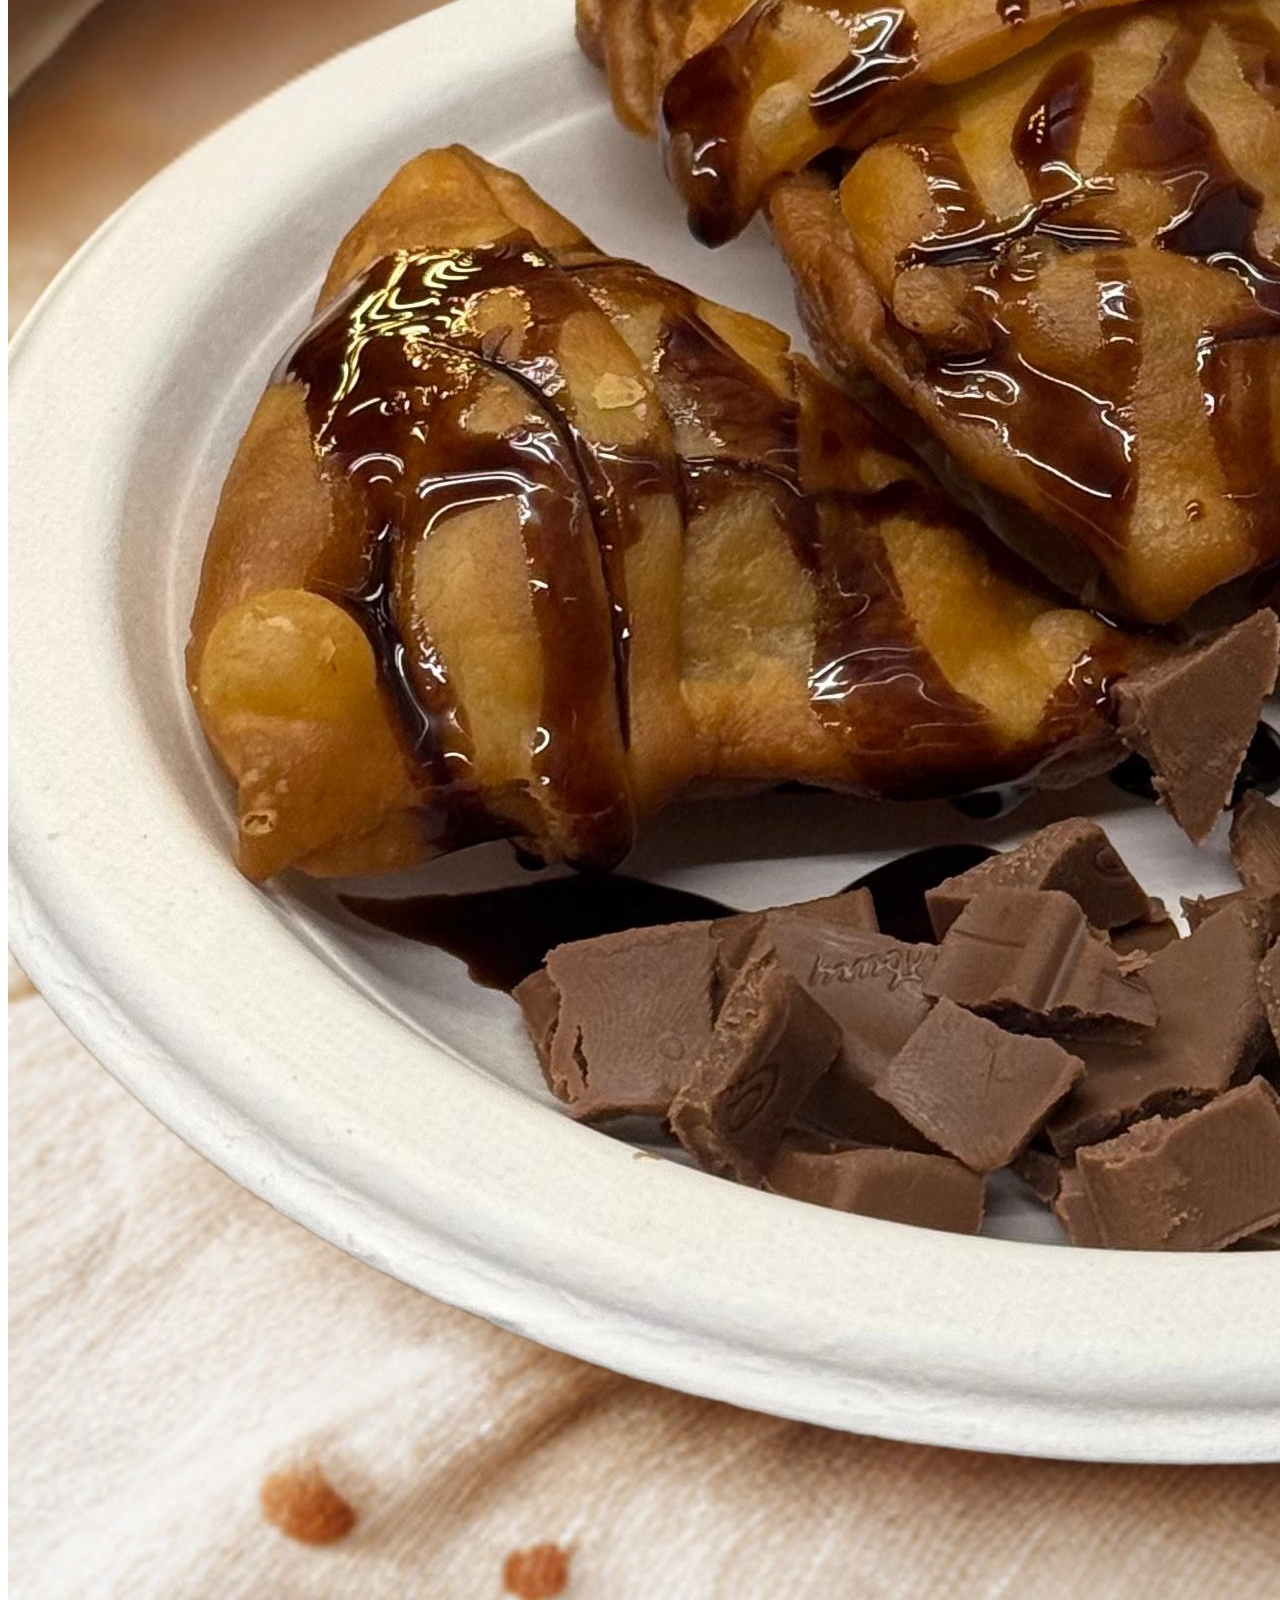
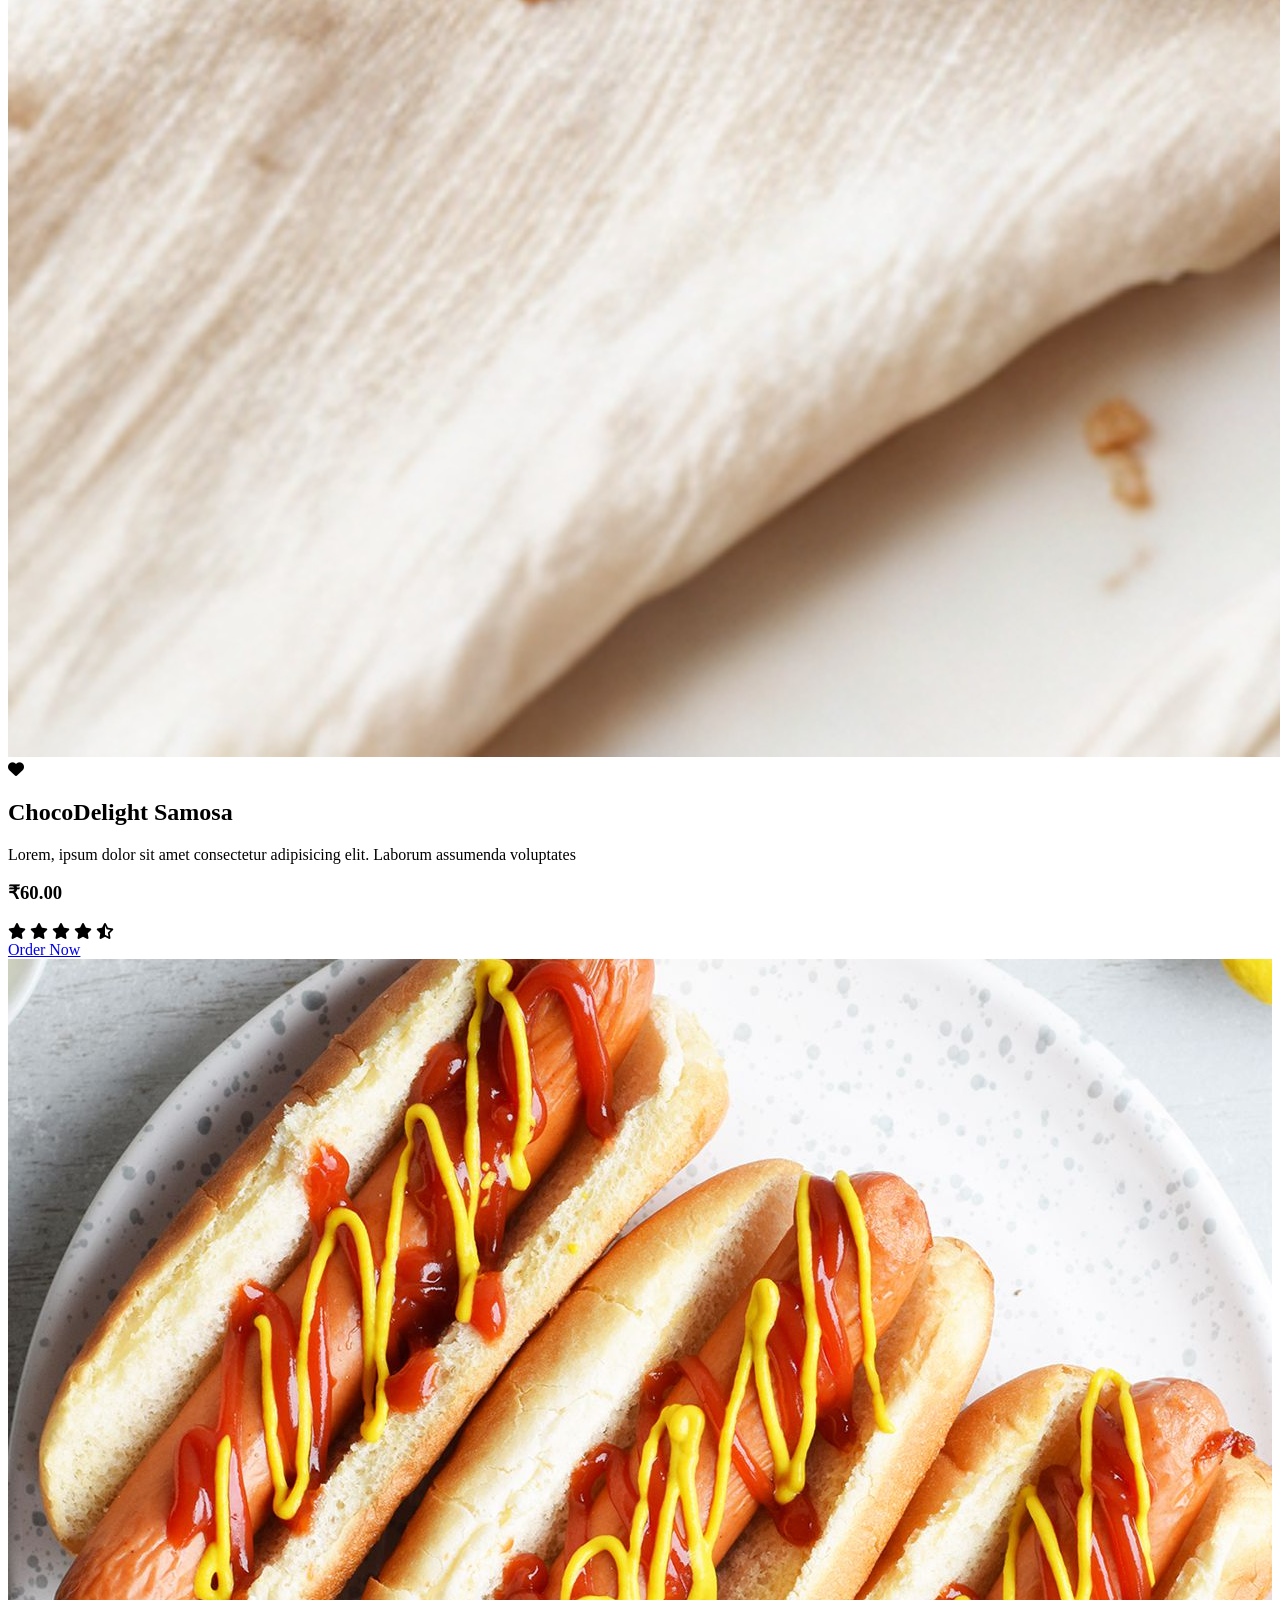
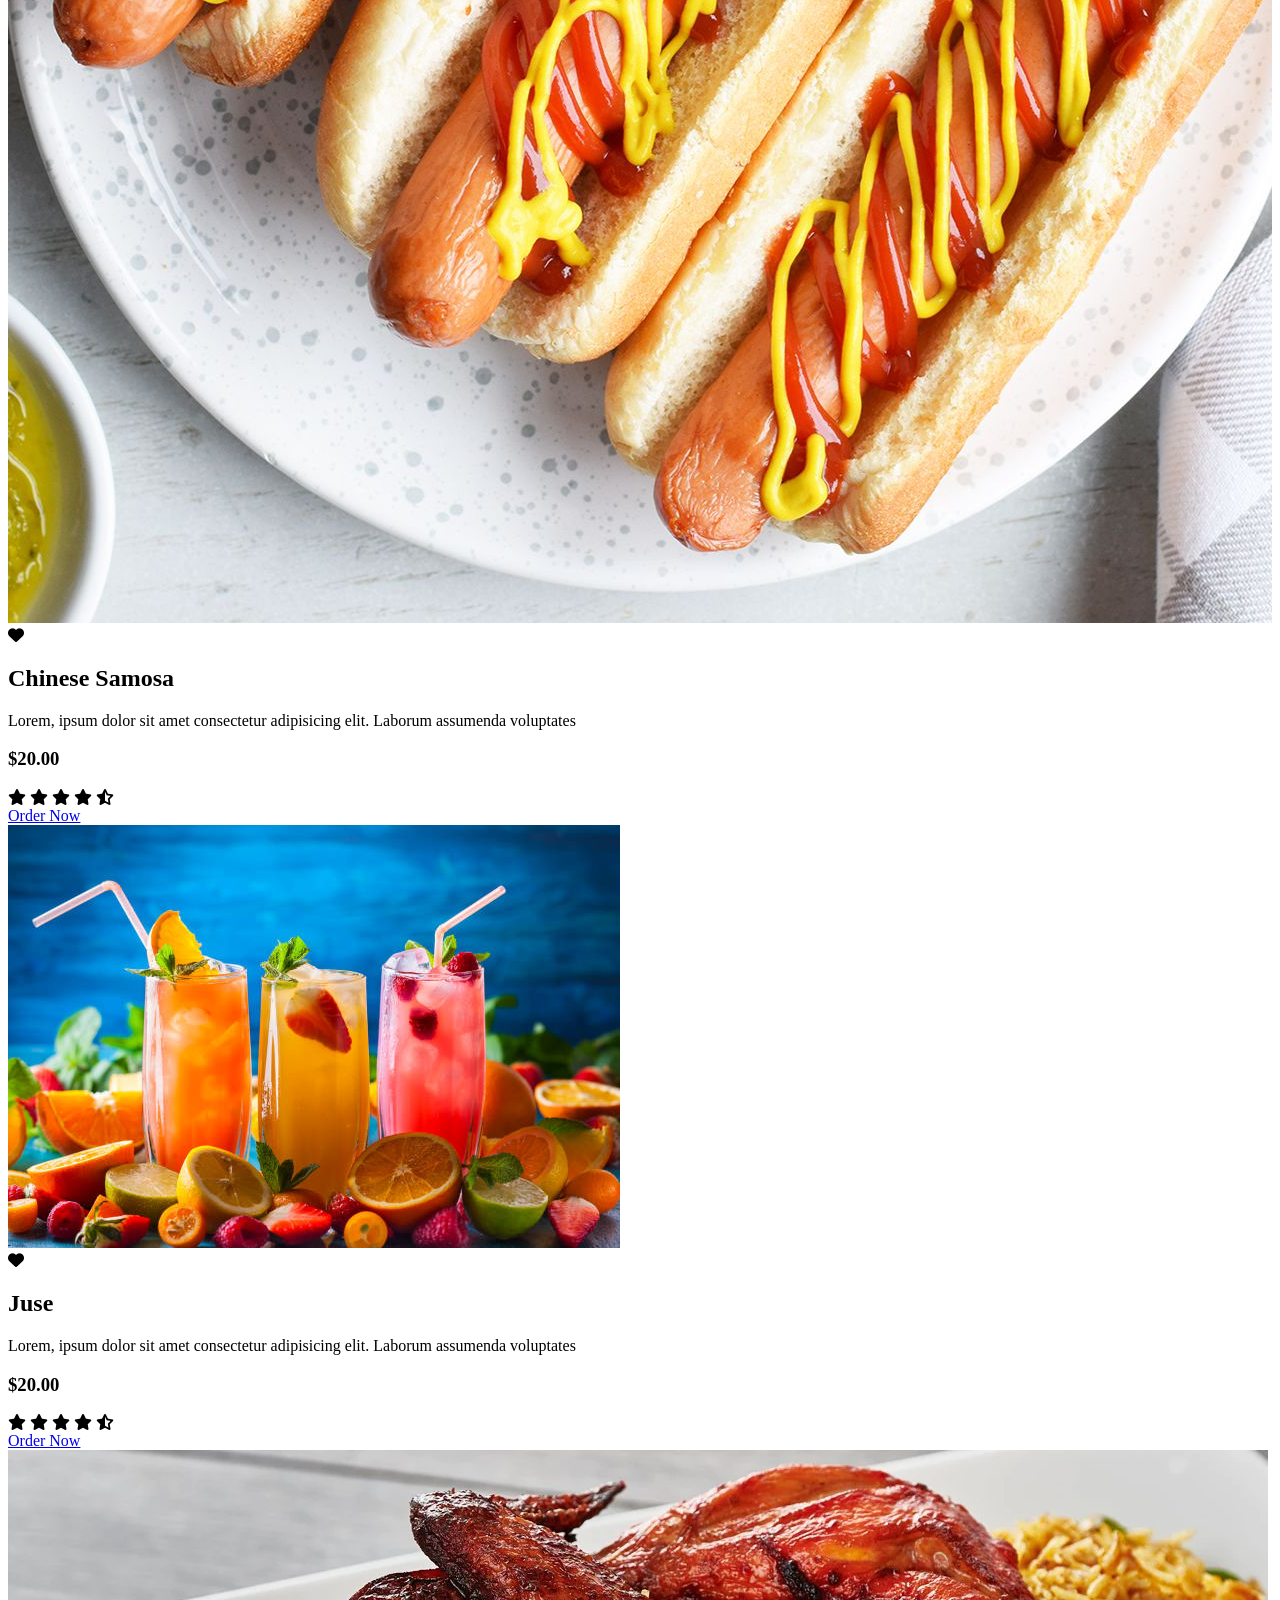
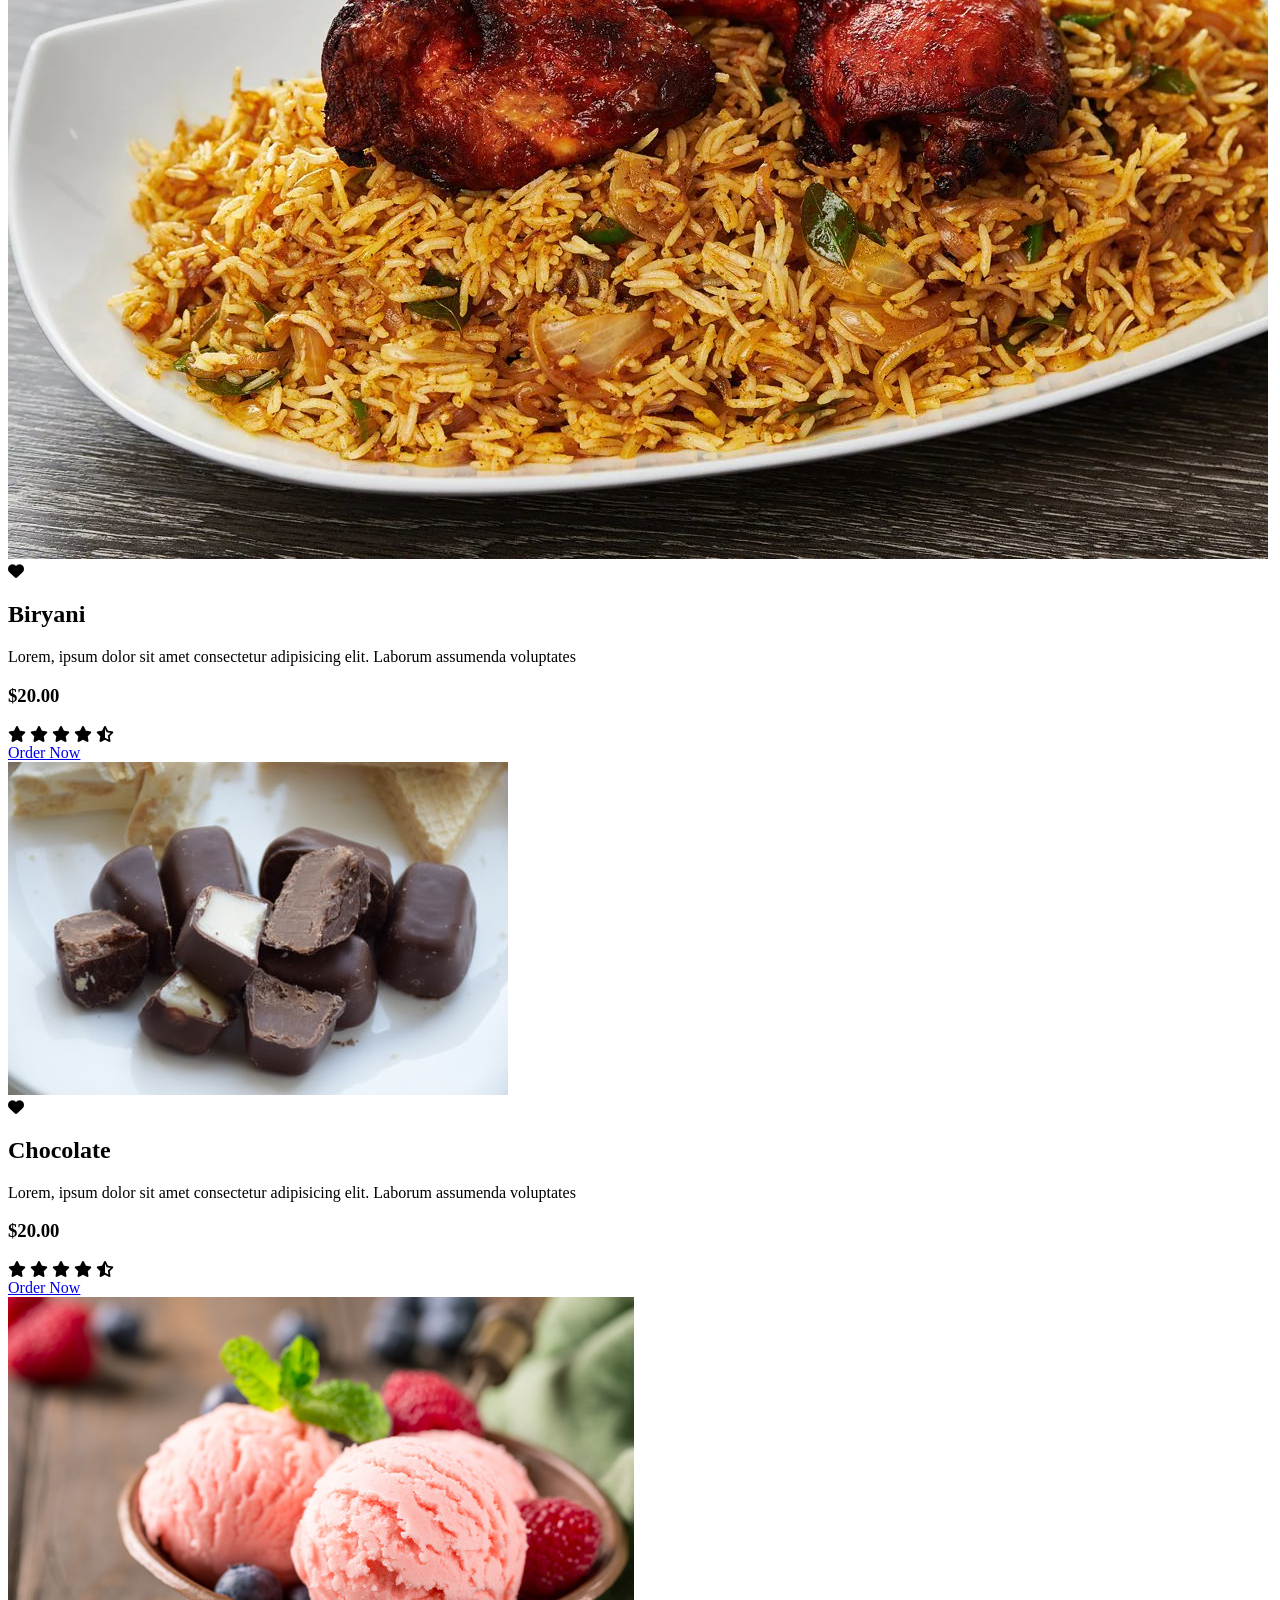
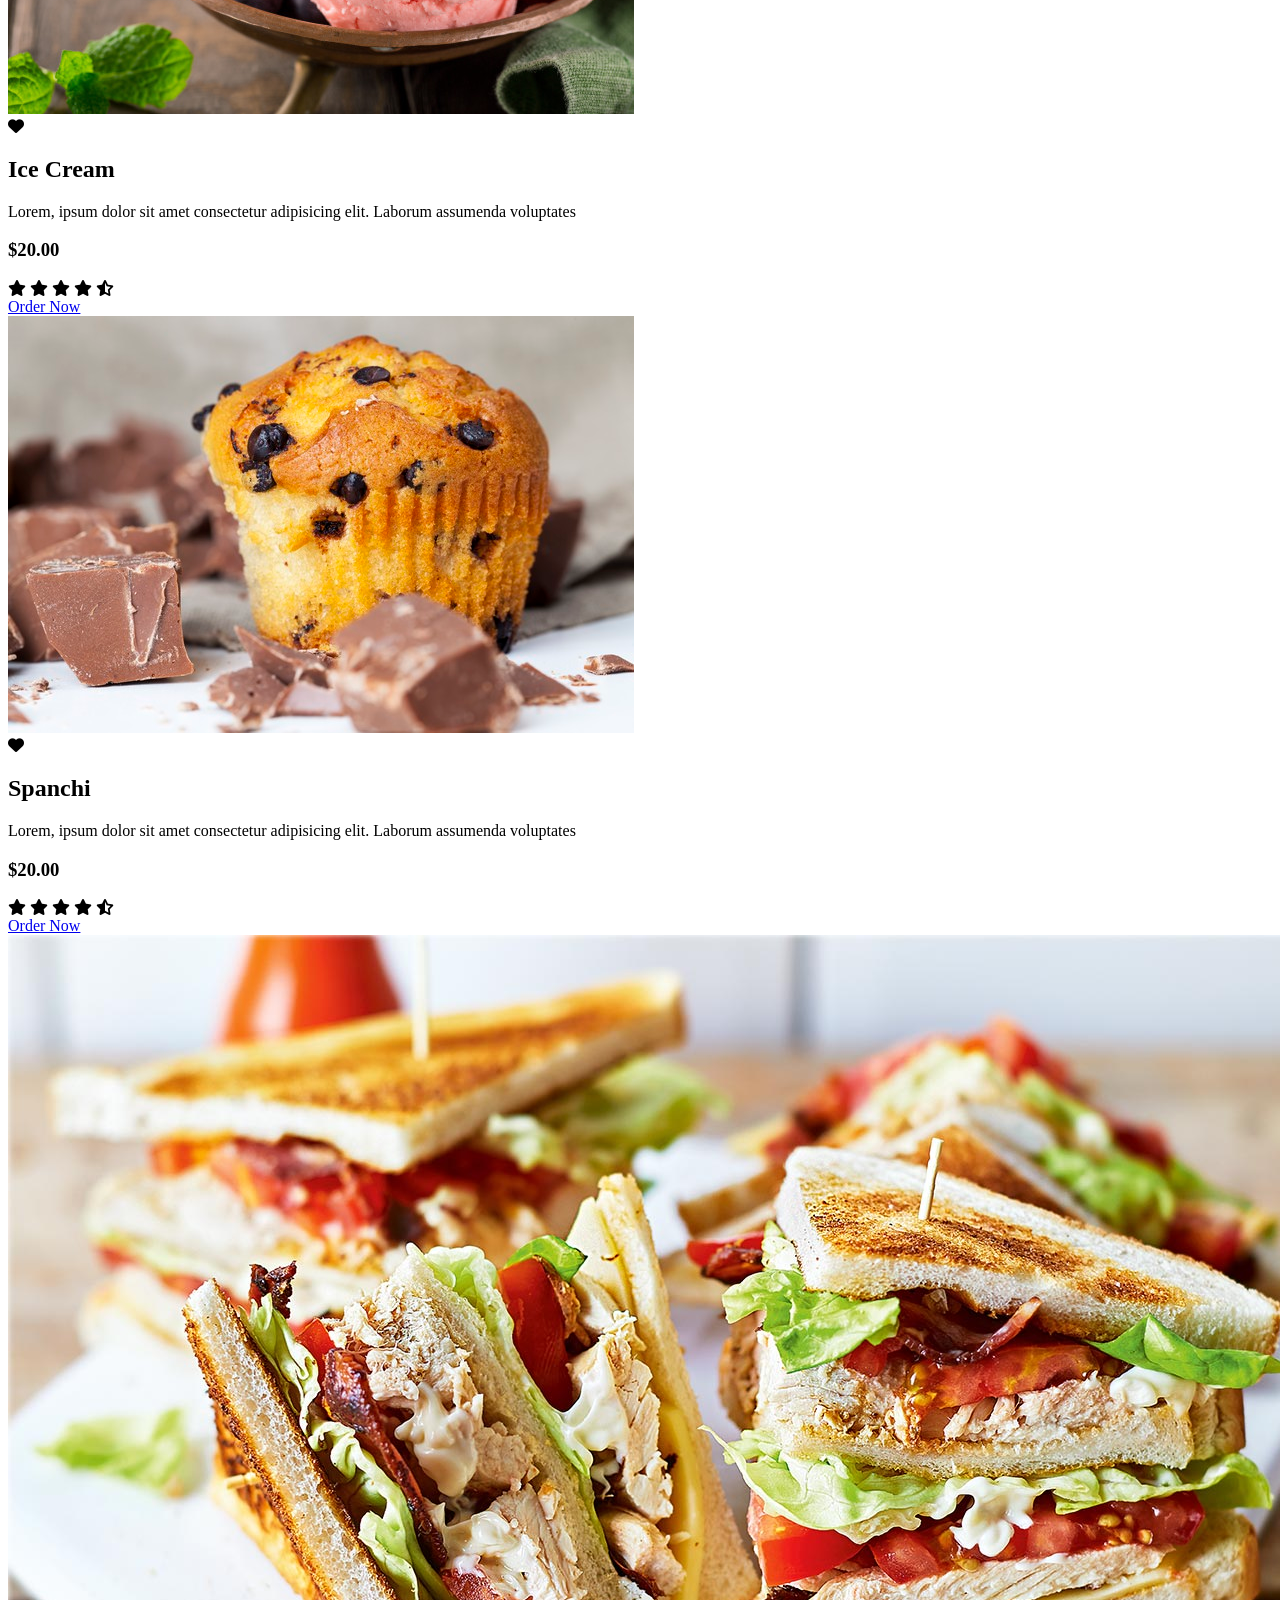
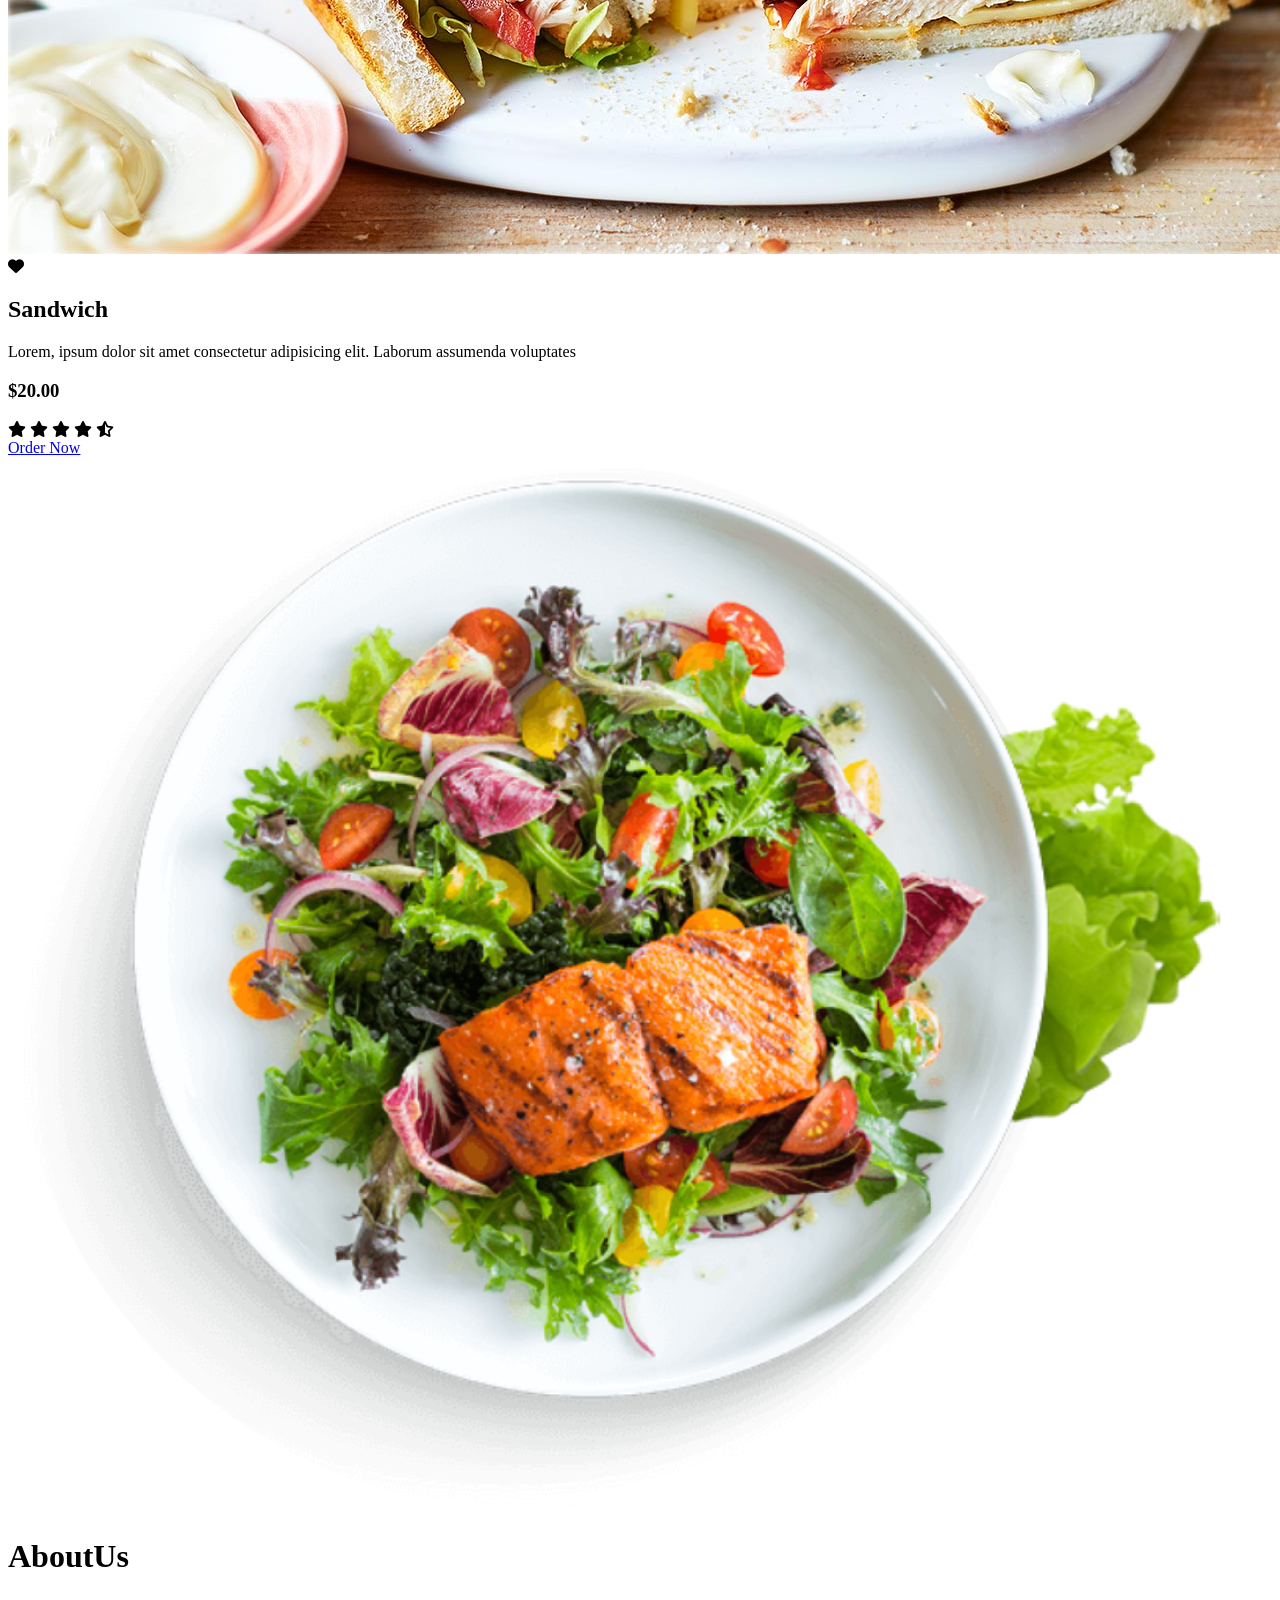
==== commit c98256a7: "Update index.html" ====
--- a/index.html
+++ b/index.html
@@ -5,7 +5,7 @@
     <meta http-equiv="X-UA-Compatible" content="IE=edge">
     <meta name="viewport" content="width=device-width, initial-scale=1.0">
     <title>Samosa Treats</title>
-    <link rel="stylesheet" href="style.css">
+    <link rel="stylesheet" href="stye.css">
     <link rel="icon" href="image/logo.png">
     <link rel="stylesheet" href="https://cdnjs.cloudflare.com/ajax/libs/font-awesome/6.1.1/css/all.min.css" integrity="sha512-KfkfwYDsLkIlwQp6LFnl8zNdLGxu9YAA1QvwINks4PhcElQSvqcyVLLD9aMhXd13uQjoXtEKNosOWaZqXgel0g==" crossorigin="anonymous" referrerpolicy="no-referrer" />
 </head>
@@ -787,4 +787,4 @@
 
     
 </body>
-</html>+</html>
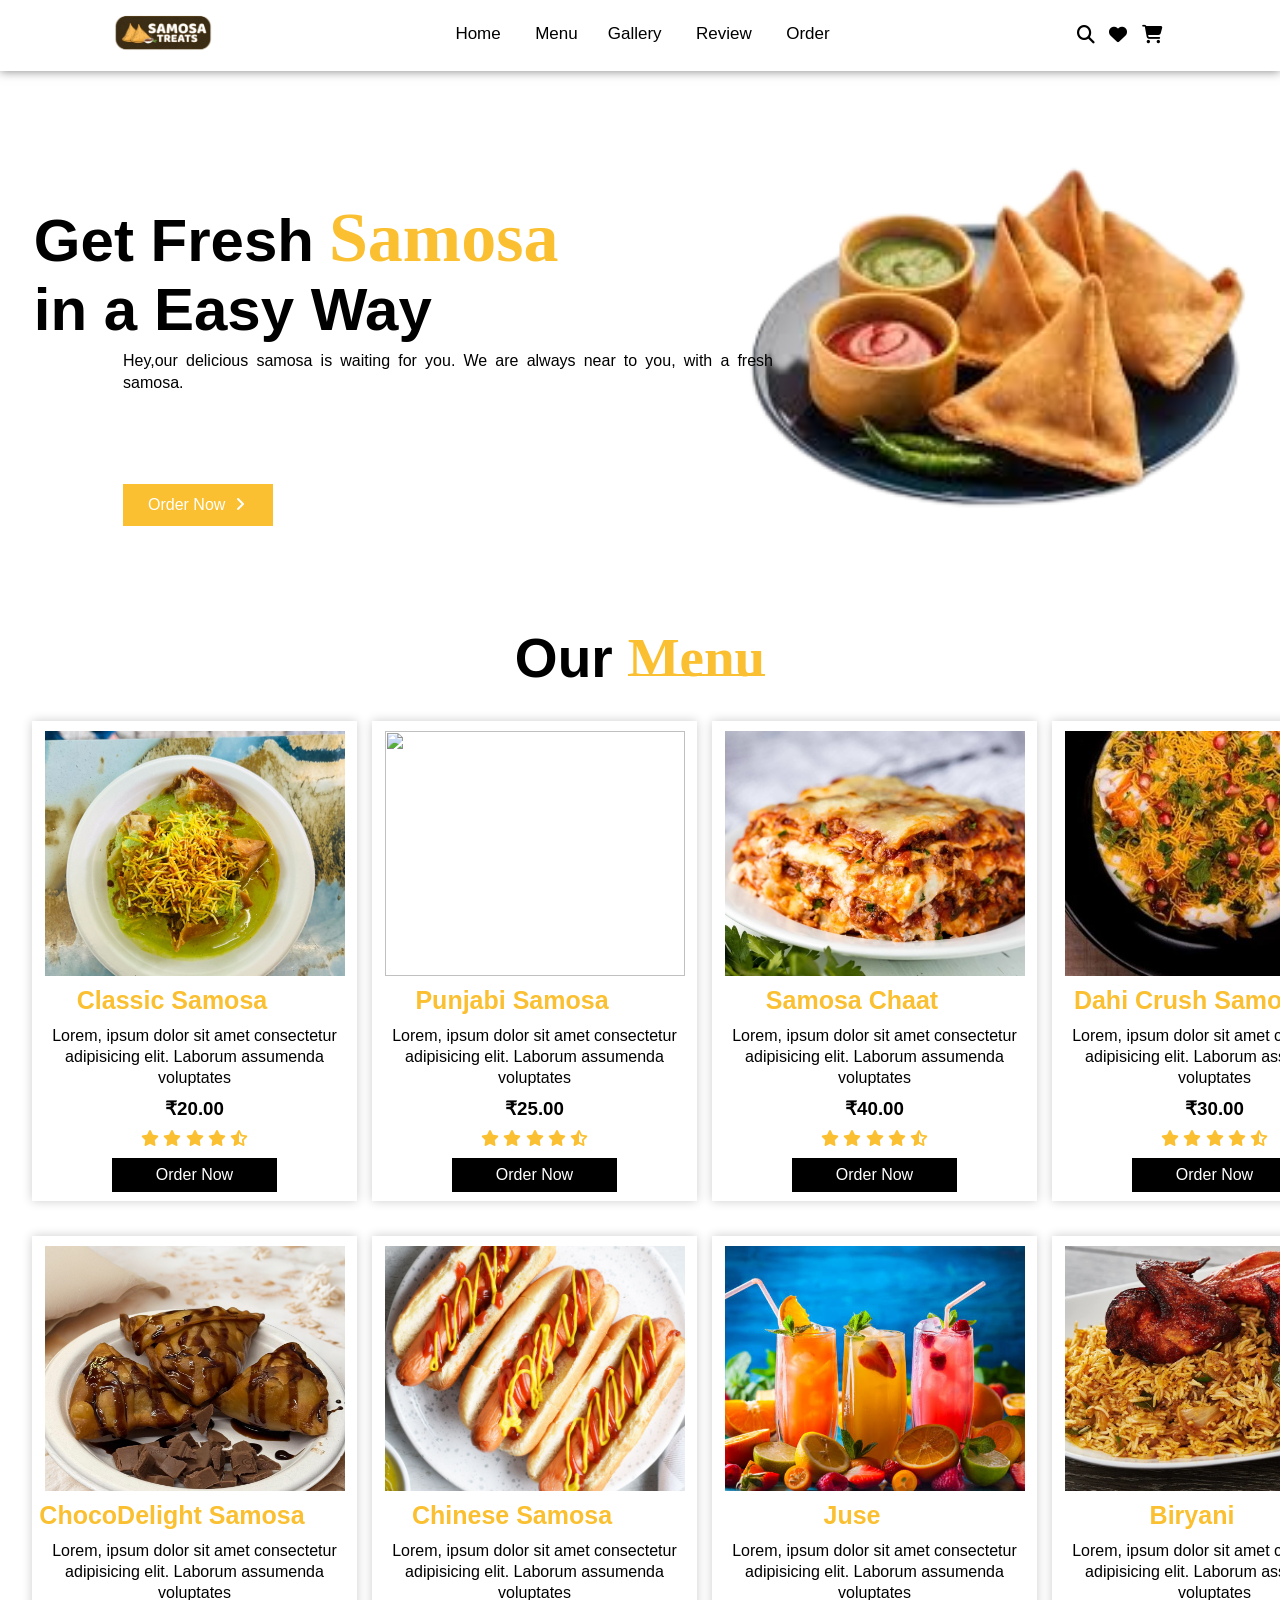
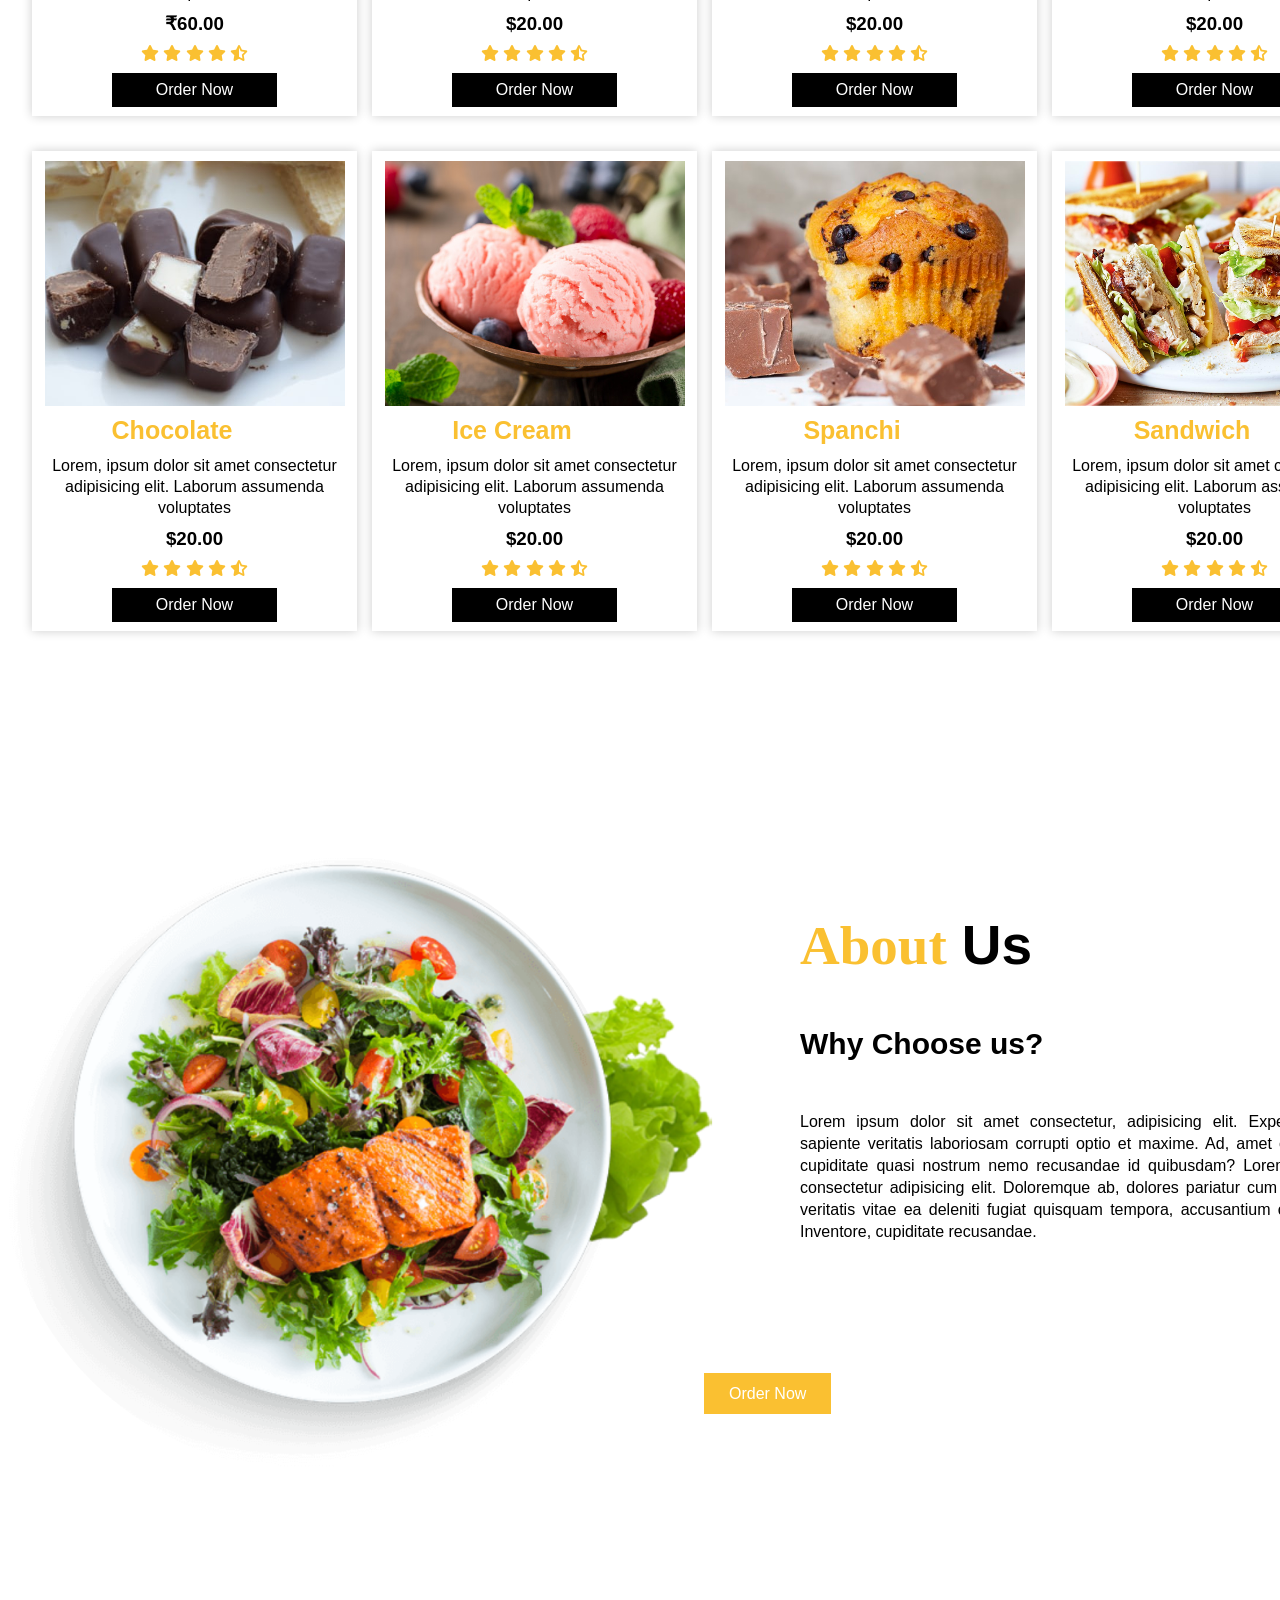
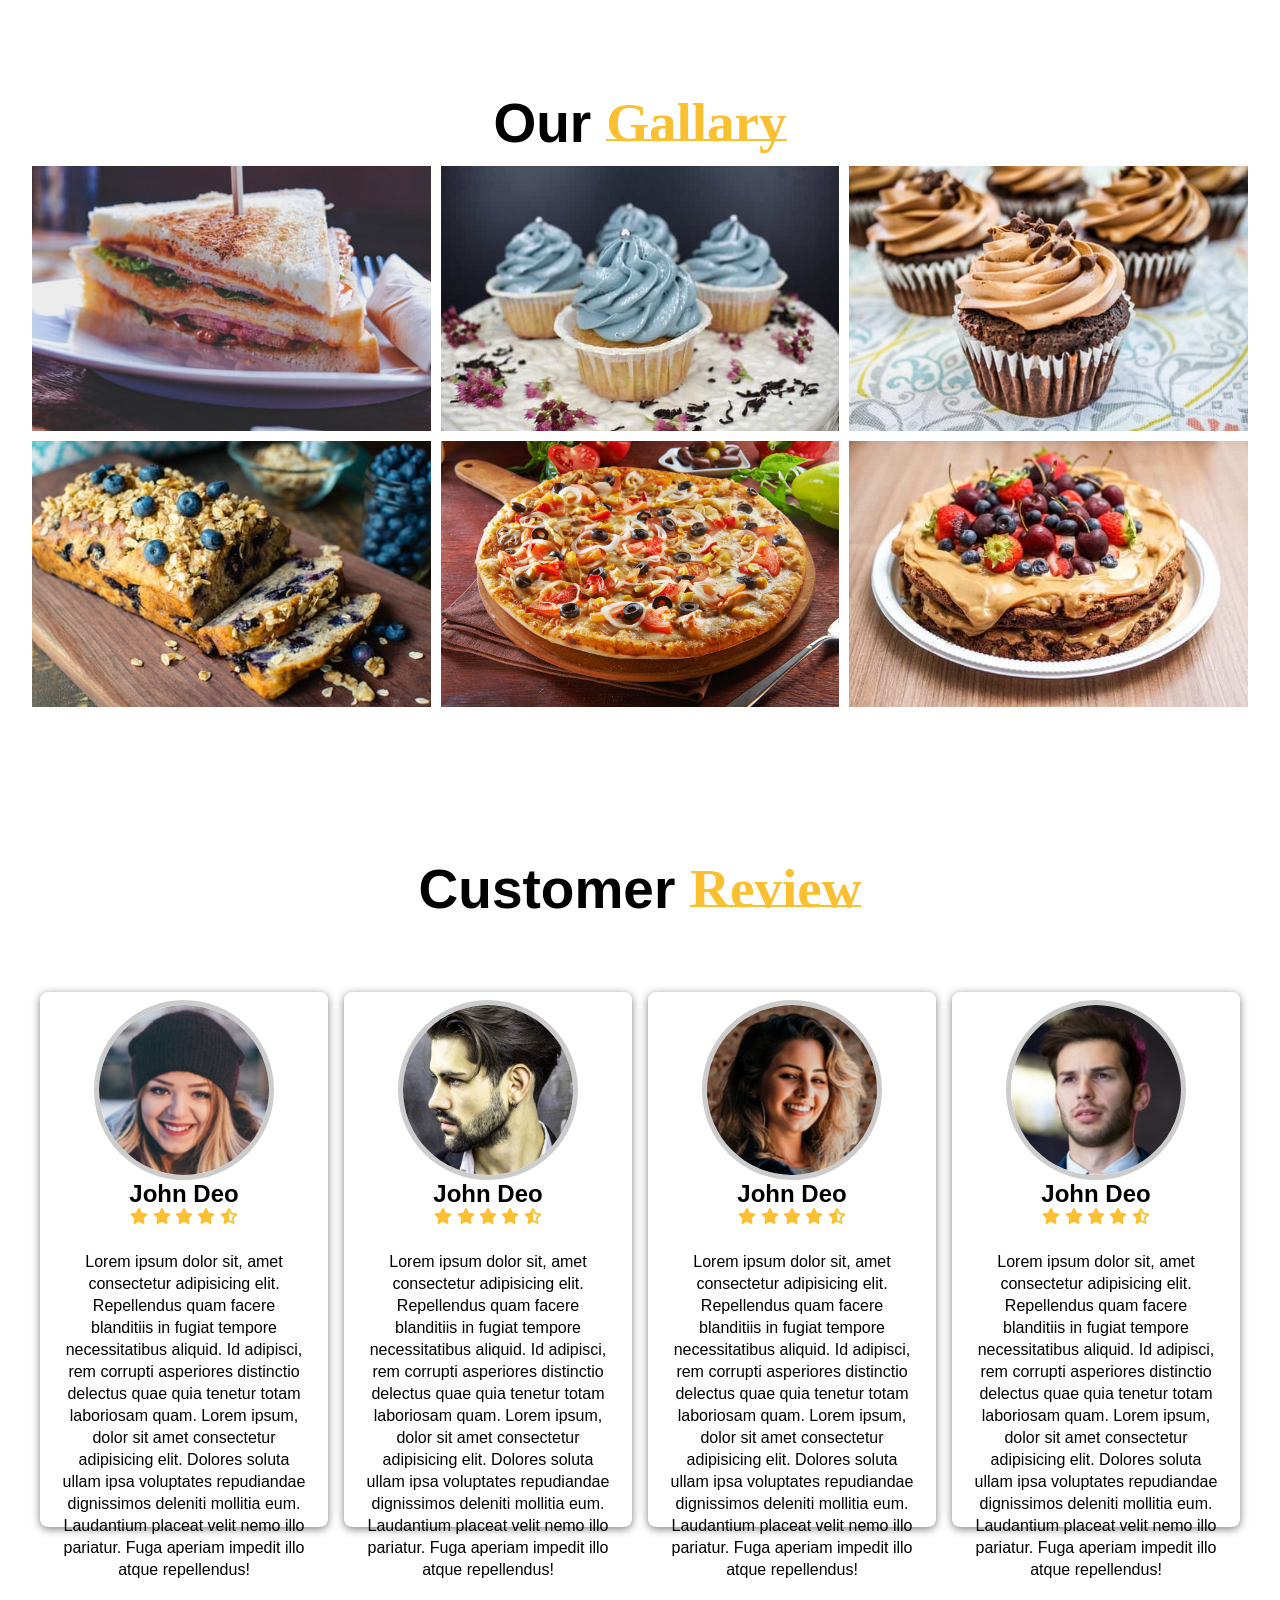
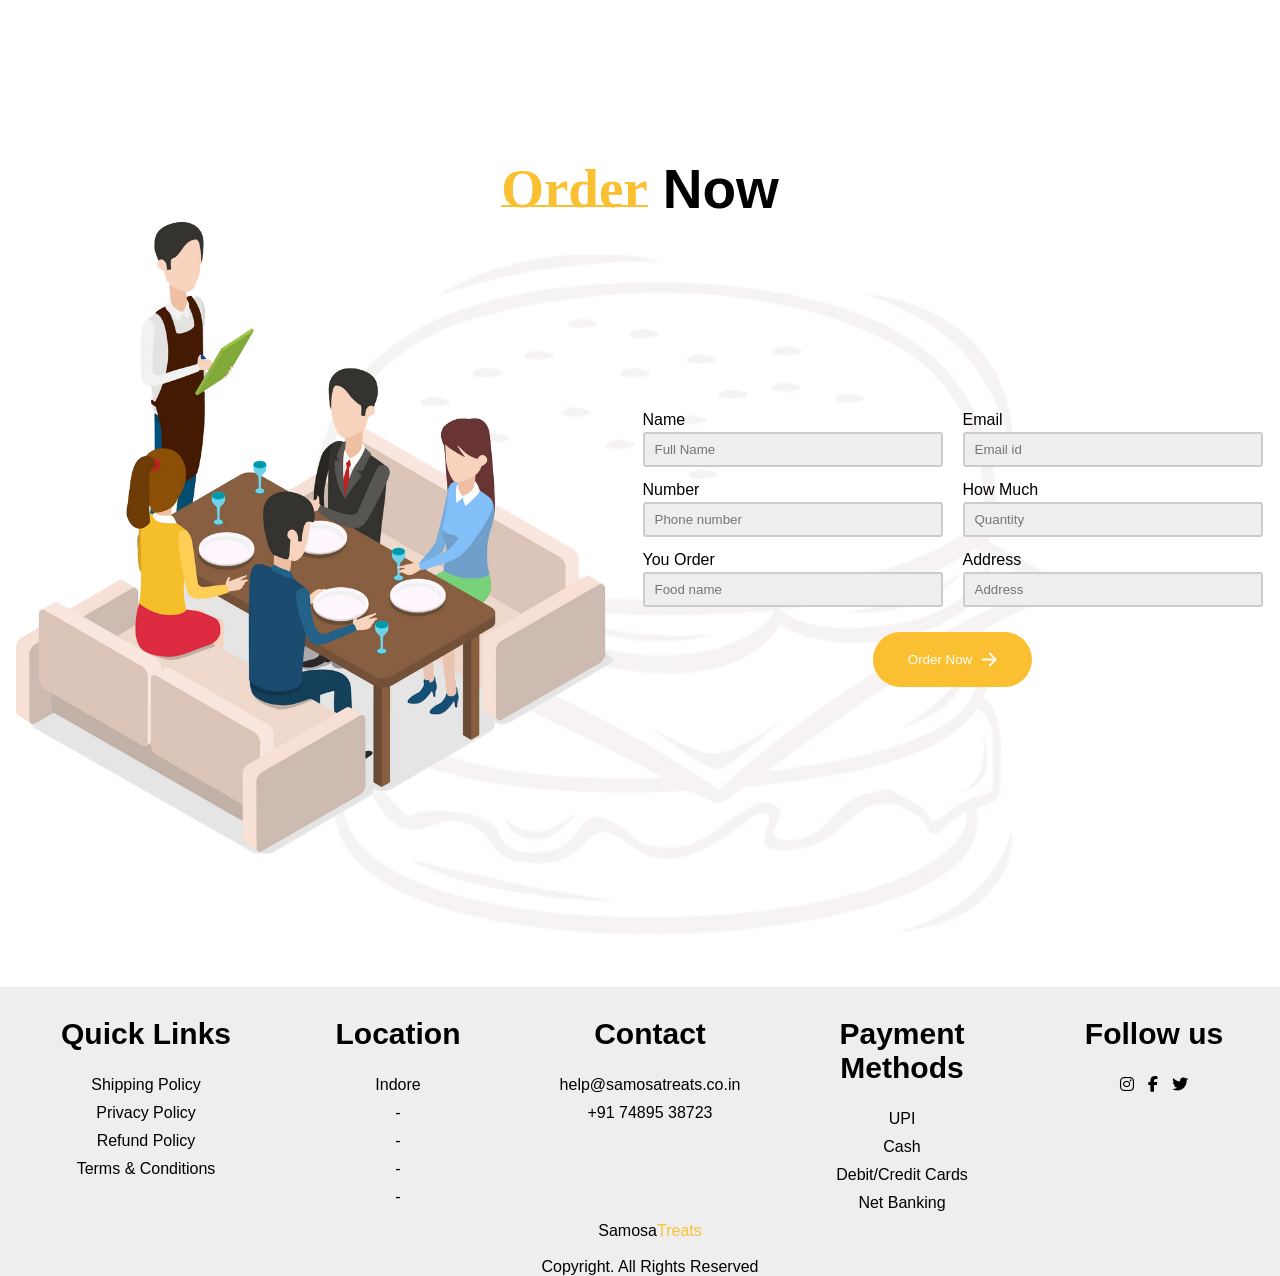
==== commit bdf28feb: "Update index.html" ====
--- a/index.html
+++ b/index.html
@@ -5,7 +5,7 @@
     <meta http-equiv="X-UA-Compatible" content="IE=edge">
     <meta name="viewport" content="width=device-width, initial-scale=1.0">
     <title>Samosa Treats</title>
-    <link rel="stylesheet" href="stye.css">
+    <link rel="stylesheet" href="style.css">
     <link rel="icon" href="image/logo.png">
     <link rel="stylesheet" href="https://cdnjs.cloudflare.com/ajax/libs/font-awesome/6.1.1/css/all.min.css" integrity="sha512-KfkfwYDsLkIlwQp6LFnl8zNdLGxu9YAA1QvwINks4PhcElQSvqcyVLLD9aMhXd13uQjoXtEKNosOWaZqXgel0g==" crossorigin="anonymous" referrerpolicy="no-referrer" />
 </head>
--- a/style.css
+++ b/style.css
@@ -0,0 +1,863 @@
+*{
+    margin: 0;
+    padding: 0;
+        box-sizing: border-box;
+    font-family: sans-serif;
+}
+
+html{
+    scroll-behavior: smooth;
+}
+
+section{
+    width: 100%;
+    
+}
+
+section nav{
+    display: flex;
+    justify-content: space-around;
+    align-items: center;
+    position: fixed;
+    right: 0;
+    left: 0;
+    background: white;
+    box-shadow: 0 0 10px rgba(0,0,0,0.5);
+    z-index: 1000;
+}
+
+section nav .logo img{
+    width: 100px;
+    cursor: pointer;
+    margin: 7px 0;
+}
+
+section nav ul{
+    list-style: none;
+}
+
+section nav ul li{
+    display: inline-block;
+    margin: 0 15px;
+}
+
+section nav ul li a{
+    text-decoration: none;
+    color: #000;
+    font-weight: 500;
+    font-size: 17px;
+    transition: 0.1s;
+}
+
+section nav ul li a::after{
+    content: '';
+    width: 0;
+    height: 2px;
+    background: #fac031;
+    display: block;
+    transition: 0.2s linear;
+}
+
+section nav ul li a:hover::after{
+    width: 100%;
+}
+
+section nav ul li a:hover{
+    color: #fac031;
+}
+
+section nav .icon i{
+    font-size: 18px;
+    color: #000;
+    margin: 0 5px;
+    cursor: pointer;
+    transition: 0.3s;
+}
+
+section nav .icon i:hover{
+    color: #fac031;
+}
+
+section .main{
+    display: flex;
+    align-items: center;
+    justify-content: space-around;
+    position: relative;
+    top: 130px;
+}
+
+section .main .men_text h1{
+    font-size: 60px;
+    position: relative;
+    top: -90px;
+    left: 20px;
+}
+
+section .main .men_text h1 span{
+    margin-left: 15px;
+    color: #fac031;
+    font-family: mv boli;
+    line-height: 22px;
+    font-size: 70px;
+}
+
+section .main .main_image img{
+    width: 700px;
+    position: relative;
+    left: 70px;
+}
+
+section p{
+    width: 650px;
+    text-align: justify;
+    position: relative;
+    left: 123px;
+    bottom: 120px;
+    line-height: 22px;
+}
+
+section .main_btn{
+    background: #fac031;
+    position: relative;
+    left: 123px;
+    bottom: 30px;
+    width: 150px;
+    cursor: pointer;
+    padding: 12px 25px;
+}
+
+section .main_btn a{
+    color: #fff;
+    margin-right: 5px;
+    text-decoration: none;
+}
+
+section .main_btn i{
+    color: #fff;
+    transition: 0.3s;
+}
+
+section .main_btn:hover i{
+    transform: translateX(7px);
+}
+
+
+
+/*About*/
+
+.about{
+    width: 100%;
+    height: 100vh;
+    padding: 70px 0;
+}
+
+.about .about_main{
+    display: flex;
+    align-items: center;
+    justify-content: space-around;
+}
+
+.about .about_main .image img{
+    width: 800px;
+    position: relative;
+    top: 60px;
+}
+
+.about .about_main .about_text h1 span{
+    color: #fac031;
+    margin-right: 15px;
+    font-family: mv boli;
+}
+
+.about .about_main .about_text h1{
+    font-size: 55px;
+    position: relative;
+    bottom: 50px;
+}
+
+.about .about_main .about_text h3{
+    font-size: 30px;
+    margin: 0 0 50px 0;
+}
+
+.about .about_main .about_text p{
+    width: 650px;
+    text-align: justify;
+    margin-right: 30px;
+    line-height: 22px;
+}
+
+.about .about_btn{
+    background: #fac031;
+    padding: 12px 25px;
+    text-decoration: none;
+    color: #fff;
+    position: relative;
+    left: 55%;
+    bottom: 30px;
+}
+
+
+
+/*Menu*/
+
+.menu{
+    width: 100%;
+    padding: 70px 0;
+}
+
+
+.menu h1{
+    font-size: 55px;
+    display: flex;
+    align-items: center;
+    justify-content: center;
+    margin-bottom: 30px;
+}
+
+.menu h1 span{
+    color: #fac031;
+    margin-left: 15px;
+    font-family: mv boli;
+}
+
+.menu h1 span::after{
+    content: '';
+    width: 100%;
+    height: 2px;
+    background: #fac031;
+    display: block;
+    position: relative;
+    bottom: 15px;
+}
+
+.menu .menu_box{
+    width: 95%;
+    margin: 0 auto;
+    display: grid;
+    grid-template-columns: 1fr 1fr 1fr 1fr;
+    grid-gap: 15px;
+}
+
+.menu .menu_box .menu_card{
+    width: 325px;
+    height: 480px;
+    padding-top: 10px;
+    margin-bottom: 20px;
+    box-shadow: 0 0 10px rgba(0,0,0,0.2);
+}
+
+.menu .menu_box .menu_card .menu_image{
+    width: 300px;
+    height: 245px;
+    margin: 0 auto;
+    overflow: hidden;
+}
+
+.menu .menu_box .menu_card .menu_image img{
+    width: 100%;
+    height: 100%;
+    object-fit: cover;
+    object-position: center;
+    transition: 0.3s;
+}
+
+.menu .menu_box .menu_card .menu_image:hover img{
+    transform: scale(1.1);
+}
+
+.menu .menu_box .menu_card .small_card{
+    width: 45px;
+    height: 45px;
+    float: right;
+    position: relative;
+    top: -240px;
+    right: -8px;
+    opacity: 0;
+    border-radius: 7px;
+    transition: 0.3s;
+}
+
+.menu .menu_box .menu_card:hover .small_card{
+    position: relative;
+    top: -240px;
+    right: 20px;
+    opacity: 1;
+}
+
+.menu .menu_box .menu_card .small_card i{
+    font-size: 25px;
+    display: flex;
+    align-items: center;
+    justify-content: center;
+    line-height: 50px;
+    color: #000;
+    cursor: pointer;
+    text-shadow: 0 0 6px #000;
+    transition: 0.2s;
+}
+
+.menu .menu_box .menu_card .small_card i:hover{
+    color: #fac031;
+}
+
+.menu .menu_box .menu_card .menu_info h2{
+    text-align: center;
+    margin-left: 5px;
+    margin: 10px auto 10px auto;
+    font-size: 25px;
+    color: #fac031;
+}
+
+.menu .menu_box .menu_card .menu_info p{
+    text-align: center;
+    margin-top: 8px;
+    line-height: 21px;
+}
+
+.menu .menu_box .menu_card .menu_info h3{
+    text-align: center;
+    margin-top: 10px;
+}
+
+.menu .menu_box .menu_card .menu_info .menu_icon{
+    color: #fac031;
+    text-align: center;
+    margin: 10px 0 10px 0;
+}
+
+.menu .menu_box .menu_card .menu_info .menu_btn{
+    display: flex;
+    align-items: center;
+    justify-content: center;
+    text-decoration: none;
+    color: white;
+    background: #000;
+    padding: 8px 10px;
+    margin: 0 80px;
+    transition: 0.3s;
+}
+
+
+
+/*Gallary*/
+
+.gallary{
+    width: 100%;
+    padding: 70px 0;
+}
+
+.gallary h1{
+    font-size: 55px;
+    display: flex;
+    align-items: center;
+    justify-content: center;
+}
+
+.gallary h1 span{
+    margin-left: 15px;
+    color: #fac031;
+    font-family: mv boli;
+}
+
+.gallary h1 span::after{
+    content: '';
+    width: 100%;
+    height: 2px;
+    background: #fac031;
+    display: block;
+    position: relative;
+    bottom: 15px;
+}
+
+.gallary .gallary_image_box{
+    width: 95%;
+    margin: 10px auto;
+    display: grid;
+    grid-template-columns: 1fr 1fr 1fr;
+    grid-gap: 10px;
+}
+
+.gallary .gallary_image_box .gallary_image{
+    display: flex;
+    align-items: center;
+    justify-content: center;
+    background: black;
+}
+
+.gallary .gallary_image_box .gallary_image img{
+    width: 100%;
+    transition: .3s;
+}
+
+.gallary .gallary_image_box .gallary_image:hover img{
+    opacity: 0.4;
+}
+
+.gallary .gallary_image_box .gallary_image h3{
+    position: absolute;
+    font-size: 35px;
+    margin-bottom: 130px;
+    color: #fac031;
+    font-family: polo;
+    z-index: 5;
+    opacity: 0;
+    transition: 0.3s;
+}
+
+.gallary .gallary_image_box .gallary_image:hover h3{
+    opacity: 1;
+}
+
+.gallary .gallary_image_box .gallary_image p{
+    position: absolute;
+    width: 400px;
+    margin-top: 30px;
+    text-align: center;
+    color: white;
+    line-height: 22px;
+    opacity: 0;
+    z-index: 5;
+    transition: 0.3s;
+}
+
+.gallary .gallary_image_box .gallary_image:hover p{
+    opacity: 1;
+}
+
+.gallary .gallary_image_box .gallary_image .gallary_btn{
+    position: absolute;
+    margin-top: 180px;
+    color: #000;
+    background: #fac031;
+    padding: 7px 25px;
+    text-decoration: none;
+    opacity: 0;
+    transform: translateY(45px);
+    z-index: 5;
+    transition: 0.3s;
+}
+
+.gallary .gallary_image_box .gallary_image:hover .gallary_btn{
+    opacity: 1;
+    transform: translateY(0);
+}
+
+
+
+/*Review*/
+
+.review{
+    width: 100%;
+    height: 100vh;
+    padding: 70px 0;
+}
+
+.review h1{
+    font-size: 55px;
+    display: flex;
+    align-items: center;
+    justify-content: center;
+}
+
+.review h1 span{
+    margin-left: 15px;
+    color: #fac031;
+    font-family: mv boli;
+}
+
+.review h1 span::after{
+    content: '';
+    width: 100%;
+    height: 2px;
+    background: #fac031;
+    position: relative;
+    bottom: 15px;
+    display: block;
+}
+
+.review .review_box{
+    width: 95%;
+    margin: 70px auto;
+    display: flex;
+}
+
+.review .review_box .review_card{
+    width: 350px;
+    height: 535px;
+    box-shadow: 0 2px 8px rgba(0,0,0,0.5);
+    border-radius: 8px;
+    padding: 8px 20px;
+    margin: 0 8px;
+}
+
+.review .review_box .review_card .review_profile{
+    display: flex;
+    align-items: center;
+    justify-content: center;
+    position: relative;
+    transition: 0.3s;
+}
+
+.review .review_box .review_card:hover .review_profile{
+    transform: translateY(-60px);
+}
+
+.review .review_box .review_card .review_profile img{
+    width: 180px;
+    height: 180px;
+    object-fit: cover;
+    object-position: center;
+    border-radius: 50%;
+    border: 5px solid #cccccc;
+}
+
+.review .review_box .review_card .review_text{
+    text-align: center;
+}
+
+.review .review_box .review_card .review_text .name{
+    color: #000;
+    transition: 0.3s;
+}
+
+.review .review_box .review_card:hover .review_text .name{
+    transform: translateY(-50px);
+}
+
+.review .review_box .review_card .review_text .review_icon{
+    color: #fac031;
+    transition: 0.3s;
+}
+
+.review .review_box .review_card:hover .review_text .review_icon{
+    transform: translateY(-30px);
+}
+
+.review .review_box .review_card .review_text .review_social i{
+    margin: 5px 1px;
+    font-size: 15px;
+    opacity: 0;
+    cursor: pointer;
+    transition: 0.3s;
+}
+
+.review .review_box .review_card:hover .review_text .review_social i{
+    opacity: 1;
+    transform: translateY(-8px);
+}
+
+.review .review_box .review_card .review_text p{
+    text-align: center;
+    line-height: 22px;
+    transition: 0.3s;
+}
+
+.review .review_box .review_card:hover .review_text p{
+    margin-top: 5px;
+}
+
+
+
+/*Order*/
+
+.order{
+    width: 100%;
+    height: 100vh;
+    padding: 70px 0;
+    background-image: url(image/bg2.jpg);
+    background-size: cover;
+    background-position: center;
+}
+
+.order h1{
+    display: flex;
+    align-items: center;
+    justify-content: center;
+    color: #000;
+    font-size: 55px;
+}
+
+.order h1 span{
+    color: #fac031;
+    margin-right: 15px;
+    font-family: mv boli;
+}
+
+.order h1 span::after{
+    content: '';
+    width: 100%;
+    height: 2px;
+    background: #fac031;
+    display: block;
+    position: relative;
+    bottom: 15px;
+}
+
+.order .order_main{
+    display: flex;
+    align-items: center;
+    justify-content: space-around;
+}
+
+.order .order_main .order_image img{
+    width: 600px;
+}
+
+.order .order_main form{
+    display: grid;
+    grid-template-columns: 1fr 1fr;
+    grid-gap: 0 10px;
+}
+
+.order .order_main form .input p{
+    line-height: 25px;
+}
+
+.order .order_main form .input{
+    margin: 5px;
+}
+
+
+.order .order_main form .order_btn{
+    grid-column: span 2;
+    text-align: center;
+    gap: 10px;
+    margin-top: 20px;
+}
+
+
+.order .order_main form .order_btn p{
+    display: flex;
+    align-items: center;
+    justify-content: center;
+}
+
+.order .order_main form .order_btn p button{
+    color: white;
+    display: flex;
+    background: #fac031;
+    padding: 20px 35px;
+    border: none;
+    gap: 10px;
+    border-radius: 50px;
+    cursor: pointer;
+}
+
+.order .order_main form .order_btn img{
+    height: 15px;
+}
+
+.order .order_main form .input input{
+    width: 300px;
+    height: 35px;
+    padding: 0 10px;
+    border: 2px solid #cccccc;
+    background: #eeeeee;
+    outline: none;
+    border-radius: 3px;
+}
+
+.order .order_main form .input input:focus{
+    border: 2px solid #fac031;
+}
+/*
+.order .order_main form .order_btn{
+    padding: 10px 0;
+    background: #fac031;
+    color: white;
+    width: 40%;
+    text-align: center;
+    margin-top: 20px;
+    text-decoration: none;
+}
+*/
+
+
+
+/*Team*/
+
+.team{
+    width: 100%;
+    height: 90vh;
+    background-image: url(image/bg1.jpg);
+    background-size: cover;
+    background-position: center;
+}
+
+.team h1{
+    display: flex;
+    align-items: center;
+    justify-content: center;
+    font-size: 55px;
+    margin-bottom: 30px;
+}
+
+.team h1 span{
+    color: #fac031;
+    margin-left: 15px;
+    font-family: mv boli;
+}
+
+.team h1 span::after{
+    content: '';
+    width: 100%;
+    height: 2px;
+    background: #fac031;
+    display: block;
+    position: relative;
+    bottom: 15px;
+}
+
+.team .team_box{
+    width: 95%;
+    margin: 0 auto;
+    display: flex;
+    align-items: center;
+    justify-content: center;
+    position: relative;
+    top: 13%;
+}
+
+.team .team_box .profile{
+    width: 320px;
+    height: 320px;
+    border-radius: 50%;
+    margin: 0 15px;
+    display: flex;
+    align-items: center;
+    justify-content: center;
+    position: relative;
+    box-shadow: 0 0 8px rgba(0,0,0,0.5);
+    transition: 0.4s;
+}
+
+.team .team_box .profile:hover{
+    border-radius: 20px;
+    height: 320px;
+}
+
+.team .team_box .profile img{
+    width: 250px;
+    height: 250px;
+    object-fit: cover;
+    object-position: center;
+    border-radius: 50%;
+    cursor: pointer;
+    box-shadow: 0 0 8px rgba(0,0,0,0.5);
+    z-index: 2;
+    transition: 0.4s;
+}
+
+.team .team_box .profile:hover img{
+    border-radius: 20px;
+    margin-top: -230px;
+}
+
+.team .team_box .profile .info{
+    position: absolute;
+    text-align: center;
+    top: 25%;
+    transition: 0.4s;
+}
+
+.team .team_box .profile:hover .info{
+    top: 60%;
+}
+
+.team .team_box .profile .info .name{
+    color: #fac031;
+    margin-bottom: 15px;
+}
+
+.team .team_box .profile .info .bio{
+    width: 70%;
+    text-align: center;
+    margin: 0 auto 10px auto;
+}
+
+.team .team_box .profile .info .team_icon i{
+    margin: 10px 5px 5px 0;
+    cursor: pointer;
+    transition: 0.3s;
+}
+
+.team .team_box .profile .info .team_icon i:hover{
+    color: #fac031;
+}
+
+
+
+/*Footer*/
+
+footer{
+    display: block;
+    width: 100%;
+    padding: 30px 0 0 20px;
+    background: #eeeeee;
+}
+
+footer .footer_main{
+    display: grid;
+    grid-template-columns: 1fr 1fr 1fr 1fr 1fr;
+}
+
+footer .footer_main .footer_tag{
+    text-align: center;
+}
+
+footer .footer_main .footer_tag h2{
+    color: #000;
+    margin-bottom: 25px;
+    font-size: 30px;
+}
+
+footer .footer_main .footer_tag p{
+    margin: 10px 0;
+}
+
+footer .footer_main .footer_tag i{
+    margin: 0 5px;
+    cursor: pointer;
+}
+
+footer .footer_main .footer_tag i:hover{
+    color: #fac031;
+}
+
+footer .footer_main .footer_tag a{
+    color: inherit;
+    text-decoration: none;
+}
+
+
+
+footer .end{
+    display: flex;
+    align-items: center;
+    justify-content: center;
+}
+
+footer .end span{
+    color: #fac031;
+   
+}
+
+footer p{
+    justify-content: center;
+    display: flex;
+}
+
+::-webkit-scrollbar{
+    width: 13px;
+}
+
+::-webkit-scrollbar-track{
+    border-radius: 5px;
+    box-shadow: inset 0 0 5px rgba(0,0,0,0.5);
+}
+
+::-webkit-scrollbar-thumb{
+    background: #fac031;
+    border-radius: 5px;
+}
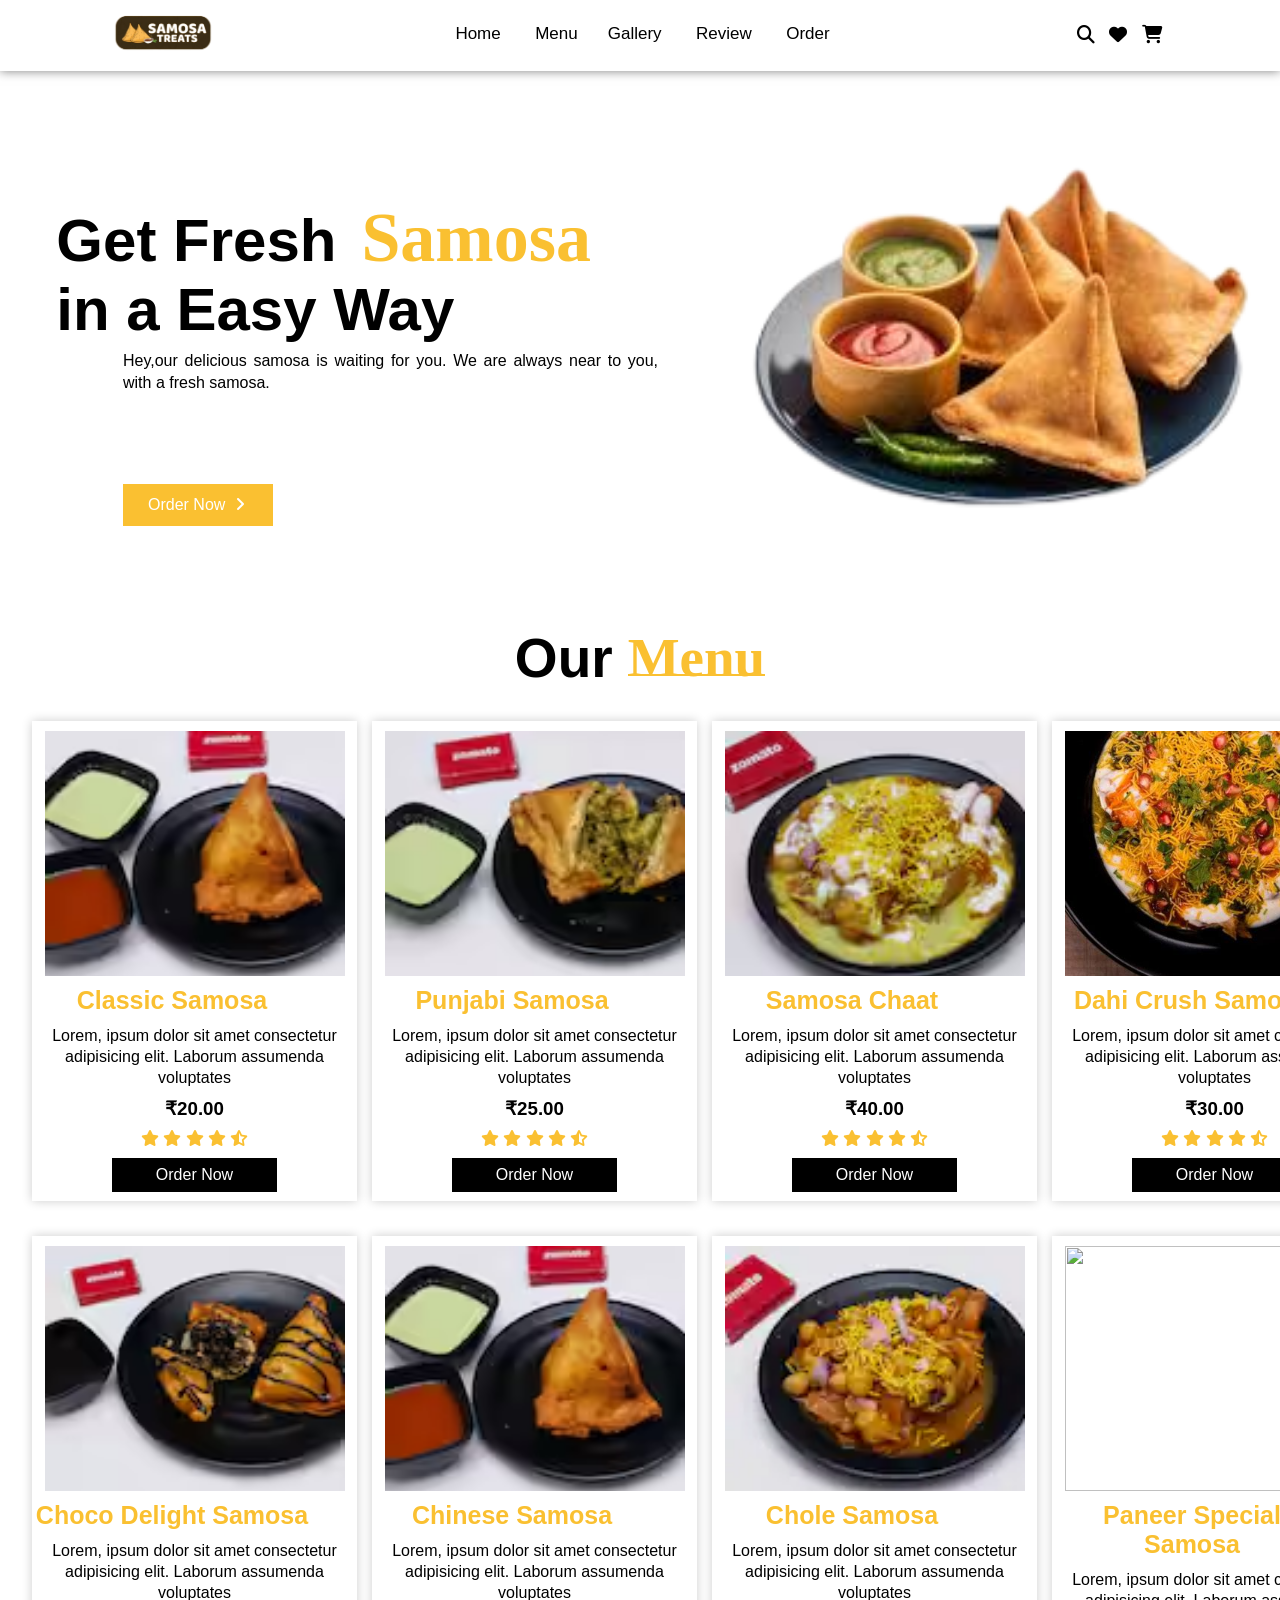
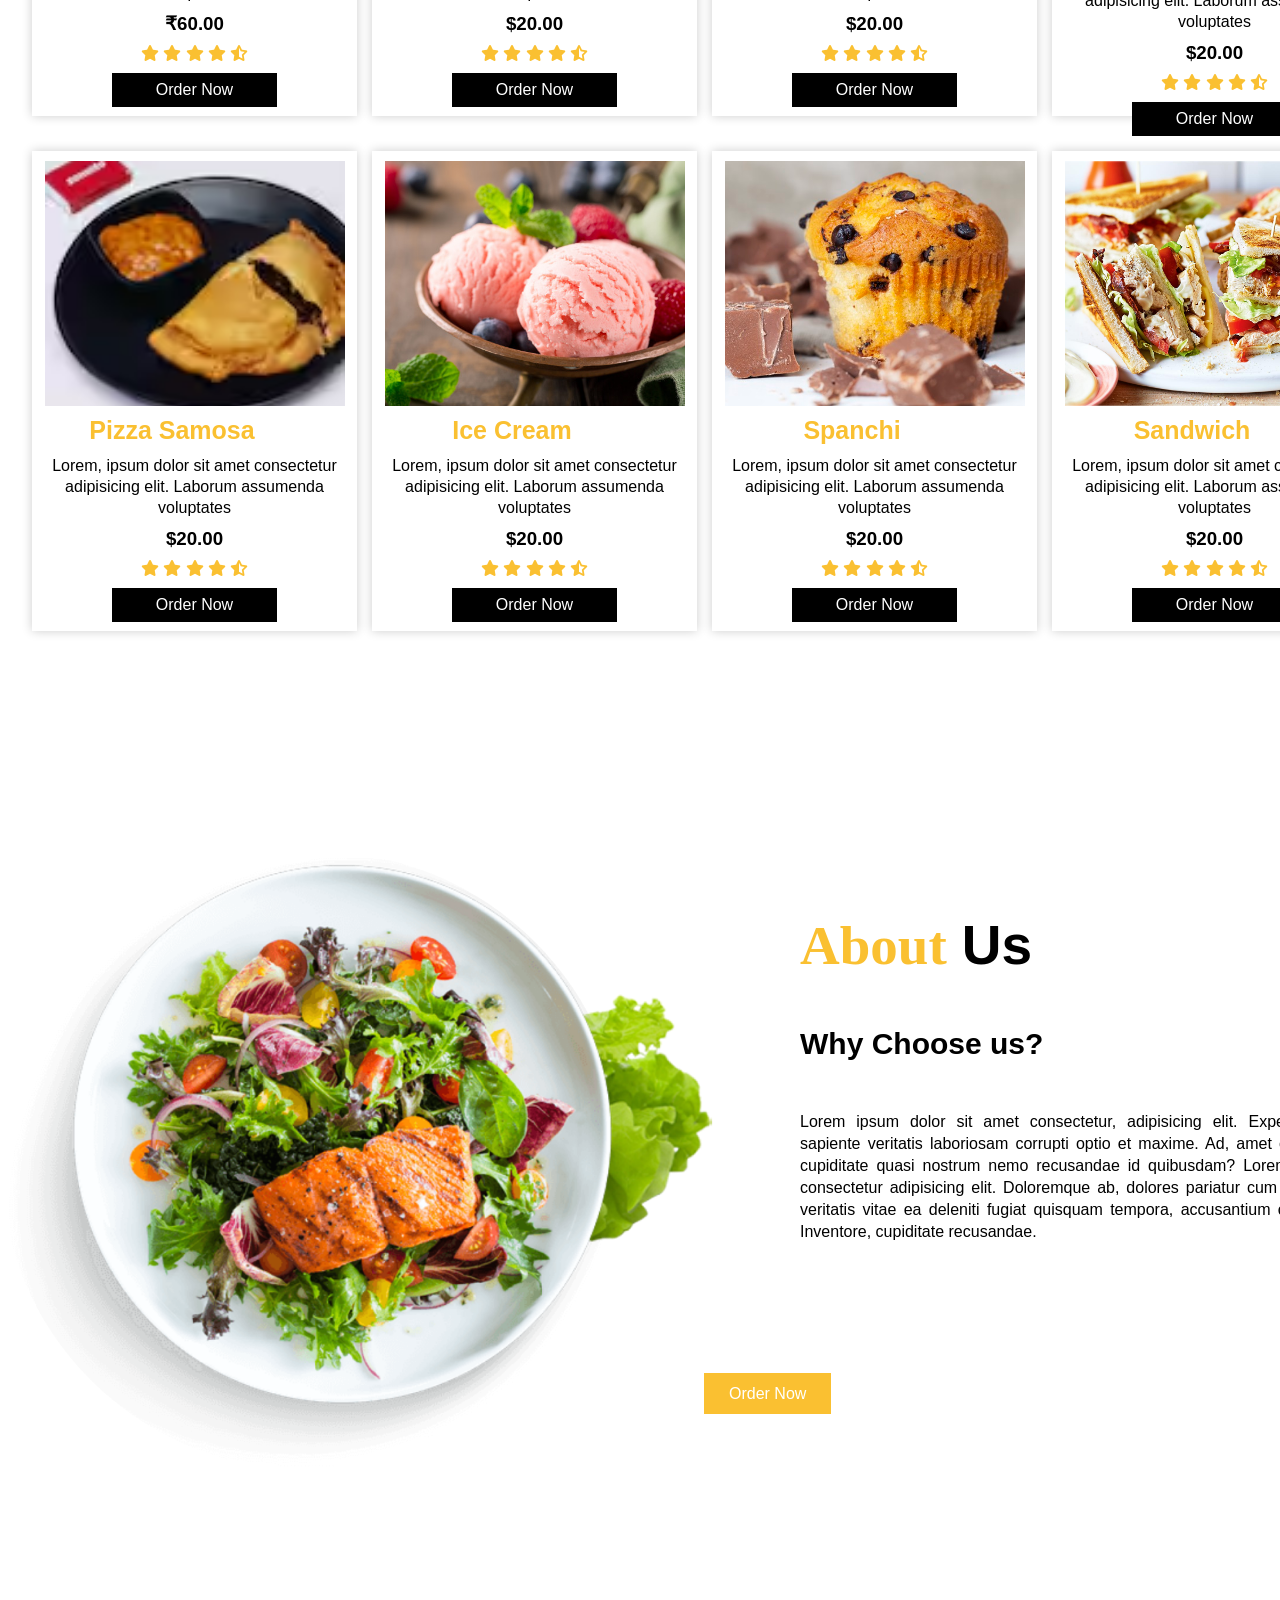
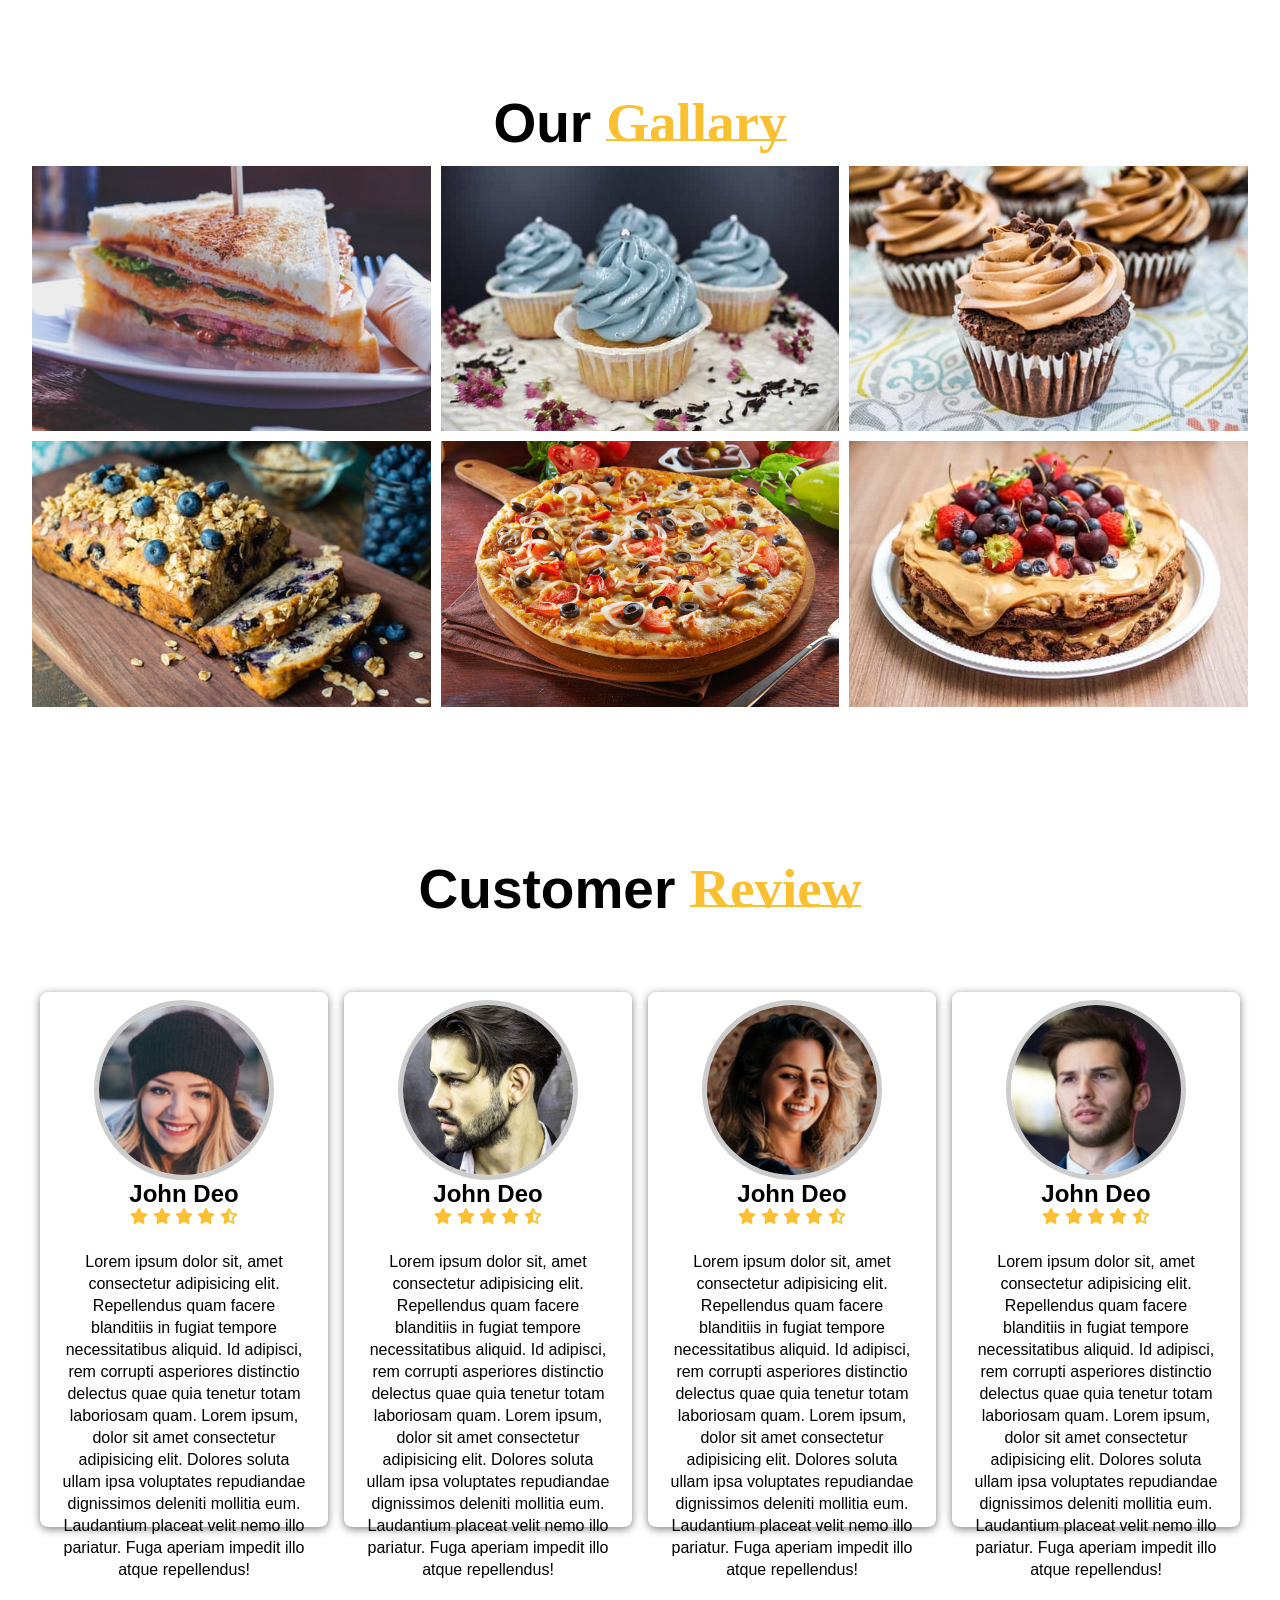
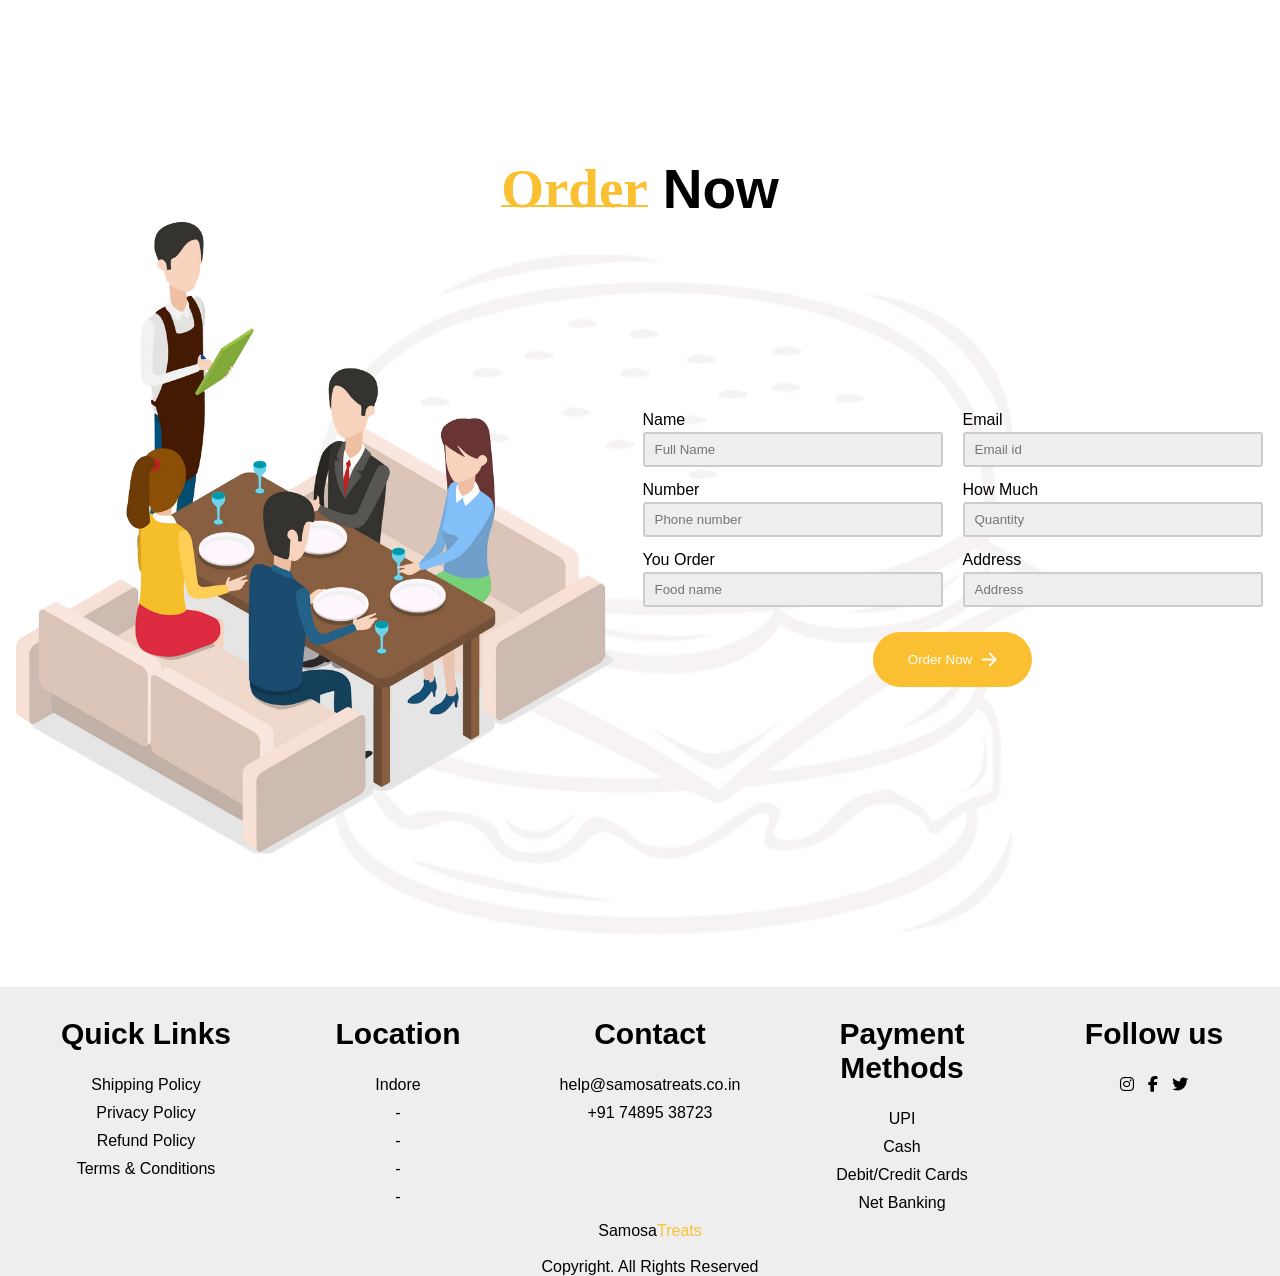
==== commit 7cc0d269: "Update index.html" ====
--- a/index.html
+++ b/index.html
@@ -73,7 +73,7 @@
             <div class="menu_card">
 
                 <div class="menu_image">
-                    <img src="image/Classic_samosa.jpg">
+                    <img src="image/Classicsamosa.avif">
                 </div>
 
                 <div class="small_card">
@@ -101,7 +101,7 @@
             <div class="menu_card">
 
                 <div class="menu_image">
-                    <img src="image/pasta.jpg">
+                    <img src="image/punjabisamosa.jpeg">
                 </div>
 
                 <div class="small_card">
@@ -129,7 +129,7 @@
             <div class="menu_card">
 
                 <div class="menu_image">
-                    <img src="image/lasagna.webp">
+                    <img src="image/samosachaat.jpeg">
                 </div>
 
                 <div class="small_card">
@@ -185,15 +185,15 @@
             <div class="menu_card">
 
                 <div class="menu_image">
-                    <img src="image/Chocolate_samosa.jpg">
-                </div>
-
-                <div class="small_card">
-                    <i class="fa-solid fa-heart"></i>
-                </div>
-
-                <div class="menu_info">
-                    <h2>ChocoDelight Samosa</h2>
+                    <img src="image/Chocodelightsamosa.jpeg">
+                </div>
+
+                <div class="small_card">
+                    <i class="fa-solid fa-heart"></i>
+                </div>
+
+                <div class="menu_info">
+                    <h2>Choco Delight Samosa</h2>
                     <p>
                         Lorem, ipsum dolor sit amet consectetur adipisicing elit. Laborum assumenda voluptates
                     </p>
@@ -213,7 +213,7 @@
             <div class="menu_card">
 
                 <div class="menu_image">
-                    <img src="image/Hot_dog.jpg">
+                    <img src="image/Classicsamosa.avif">
                 </div>
 
                 <div class="small_card">
@@ -241,15 +241,15 @@
             <div class="menu_card">
 
                 <div class="menu_image">
-                    <img src="image/juse.jpg">
-                </div>
-
-                <div class="small_card">
-                    <i class="fa-solid fa-heart"></i>
-                </div>
-
-                <div class="menu_info">
-                    <h2>Juse</h2>
+                    <img src="image/cholesamosa.jpeg">
+                </div>
+
+                <div class="small_card">
+                    <i class="fa-solid fa-heart"></i>
+                </div>
+
+                <div class="menu_info">
+                    <h2>Chole Samosa</h2>
                     <p>
                         Lorem, ipsum dolor sit amet consectetur adipisicing elit. Laborum assumenda voluptates
                     </p>
@@ -269,15 +269,15 @@
             <div class="menu_card">
 
                 <div class="menu_image">
-                    <img src="image/biryani.webp">
-                </div>
-
-                <div class="small_card">
-                    <i class="fa-solid fa-heart"></i>
-                </div>
-
-                <div class="menu_info">
-                    <h2>Biryani</h2>
+                    <img src="image/paneer samosa.jpeg">
+                </div>
+
+                <div class="small_card">
+                    <i class="fa-solid fa-heart"></i>
+                </div>
+
+                <div class="menu_info">
+                    <h2>Paneer Special Samosa</h2>
                     <p>
                         Lorem, ipsum dolor sit amet consectetur adipisicing elit. Laborum assumenda voluptates
                     </p>
@@ -297,15 +297,15 @@
             <div class="menu_card">
 
                 <div class="menu_image">
-                    <img src="image/chocolate.jpg">
-                </div>
-
-                <div class="small_card">
-                    <i class="fa-solid fa-heart"></i>
-                </div>
-
-                <div class="menu_info">
-                    <h2>Chocolate</h2>
+                    <img src="image/pizzasamosa.jpeg">
+                </div>
+
+                <div class="small_card">
+                    <i class="fa-solid fa-heart"></i>
+                </div>
+
+                <div class="menu_info">
+                    <h2>Pizza Samosa</h2>
                     <p>
                         Lorem, ipsum dolor sit amet consectetur adipisicing elit. Laborum assumenda voluptates
                     </p>
--- a/style.css
+++ b/style.css
@@ -90,11 +90,11 @@
     font-size: 60px;
     position: relative;
     top: -90px;
-    left: 20px;
+    left: 45px;
 }
 
 section .main .men_text h1 span{
-    margin-left: 15px;
+    margin-left: 25px;
     color: #fac031;
     font-family: mv boli;
     line-height: 22px;
@@ -108,7 +108,7 @@
 }
 
 section p{
-    width: 650px;
+    width: 535px;
     text-align: justify;
     position: relative;
     left: 123px;
@@ -848,6 +848,431 @@
     display: flex;
 }
 
+
+
+/*==================== RESPONSIVE DESIGN ====================*/
+
+/* TABLET DEVICES (768px to 1024px) */
+@media screen and (max-width: 1024px) {
+    
+    section nav ul li {
+        margin: 0 10px;
+    }
+    
+    section nav ul li a {
+        font-size: 14px;
+    }
+    
+    section .main {
+        flex-direction: column;
+        align-items: center;
+        top: 100px;
+    }
+    
+    section .main .men_text h1 {
+        font-size: 45px;
+        top: -50px;
+    }
+    
+    section .main .main_image img {
+        width: 500px;
+        left: 0;
+    }
+    
+    section p {
+        width: 90%;
+        left: 0;
+        bottom: 0;
+        text-align: center;
+        margin: 0 auto;
+    }
+    
+    section .main_btn {
+        left: 0;
+        margin: 20px auto;
+    }
+    
+    .about .about_main {
+        flex-direction: column;
+    }
+    
+    .about .about_main .image img {
+        width: 600px;
+    }
+    
+    .about .about_main .about_text p {
+        width: 90%;
+        margin: 0 auto;
+    }
+    
+    .about .about_btn {
+        display: block;
+        text-align: center;
+        width: 150px;
+        margin: 30px auto;
+        left: 0;
+        bottom: 0;
+    }
+    
+    .menu .menu_box {
+        grid-template-columns: 1fr 1fr;
+    }
+    
+    .gallary .gallary_image_box {
+        grid-template-columns: 1fr 1fr;
+    }
+    
+    .review .review_box {
+        flex-wrap: wrap;
+        justify-content: center;
+    }
+    
+    .review .review_box .review_card {
+        margin: 15px 8px;
+    }
+    
+    .order .order_main {
+        flex-direction: column;
+    }
+    
+    .order .order_main .order_image img {
+        width: 400px;
+        margin-bottom: 20px;
+    }
+    
+    .order .order_main form {
+        grid-template-columns: 1fr;
+    }
+    
+    .order .order_main form .order_btn {
+        grid-column: span 1;
+    }
+    
+    .order .order_main form .input input {
+        width: 100%;
+        max-width: 300px;
+    }
+    
+    footer .footer_main {
+        grid-template-columns: 1fr 1fr;
+    }
+    
+}
+
+/* MOBILE DEVICES (up to 768px) */
+@media screen and (max-width: 768px) {
+    
+    /* Navigation */
+    section nav {
+        justify-content: space-between;
+        padding: 10px 15px;
+    }
+    
+    section nav .logo img {
+        width: 60px;
+    }
+    
+    section nav ul {
+        flex-direction: column;
+        position: absolute;
+        top: 70px;
+        left: 0;
+        width: 100%;
+        background: white;
+        display: none;
+    }
+    
+    section nav ul li {
+        display: block;
+        margin: 10px 20px;
+        border-bottom: 1px solid #eee;
+        padding-bottom: 10px;
+    }
+    
+    section nav ul li a {
+        font-size: 14px;
+    }
+    
+    section nav .icon {
+        display: flex;
+        gap: 10px;
+    }
+    
+    section nav .icon i {
+        font-size: 16px;
+    }
+    
+    /* Main Hero Section */
+    section .main {
+        flex-direction: column;
+        top: 80px;
+        padding: 20px;
+    }
+    
+    section .main .men_text h1 {
+        font-size: 32px;
+        top: 0;
+        left: 0;
+        text-align: center;
+    }
+    
+    section .main .men_text h1 span {
+        font-size: 36px;
+    }
+    
+    section .main .main_image img {
+        width: 100%;
+        max-width: 400px;
+        left: 0;
+        margin-top: 20px;
+    }
+    
+    section p {
+        width: 90%;
+        left: 0;
+        bottom: 0;
+        text-align: center;
+        margin: 20px auto;
+        padding: 0 10px;
+    }
+    
+    section .main_btn {
+        left: 0;
+        bottom: 0;
+        margin: 20px auto;
+        display: flex;
+        align-items: center;
+        justify-content: center;
+    }
+    
+    /* About Section */
+    .about {
+        height: auto;
+        padding: 40px 20px;
+    }
+    
+    .about .about_main {
+        flex-direction: column;
+        text-align: center;
+    }
+    
+    .about .about_main .image img {
+        width: 100%;
+        max-width: 400px;
+        top: 0;
+    }
+    
+    .about .about_main .about_text h1 {
+        font-size: 35px;
+        bottom: 0;
+    }
+    
+    .about .about_main .about_text h3 {
+        font-size: 22px;
+        margin: 20px 0;
+    }
+    
+    .about .about_main .about_text p {
+        width: 100%;
+        text-align: center;
+        margin: 15px auto;
+    }
+    
+    .about .about_btn {
+        display: block;
+        text-align: center;
+        width: 150px;
+        margin: 30px auto;
+        left: 0;
+        bottom: 0;
+    }
+    
+    /* Menu Section */
+    .menu {
+        padding: 40px 20px;
+    }
+    
+    .menu h1 {
+        font-size: 35px;
+        margin-bottom: 20px;
+    }
+    
+    .menu .menu_box {
+        grid-template-columns: 1fr;
+        gap: 20px;
+    }
+    
+    .menu .menu_box .menu_card {
+        width: 100%;
+        margin: 0 auto;
+    }
+    
+    .menu .menu_box .menu_card .menu_image {
+        width: 100%;
+    }
+    
+    /* Gallery Section */
+    .gallary {
+        padding: 40px 20px;
+    }
+    
+    .gallary h1 {
+        font-size: 35px;
+    }
+    
+    .gallary .gallary_image_box {
+        grid-template-columns: 1fr;
+        gap: 15px;
+    }
+    
+    .gallary .gallary_image_box .gallary_image p {
+        width: 80%;
+        font-size: 14px;
+    }
+    
+    /* Review Section */
+    .review {
+        height: auto;
+        padding: 40px 20px;
+    }
+    
+    .review h1 {
+        font-size: 35px;
+    }
+    
+    .review .review_box {
+        flex-direction: column;
+        margin: 30px auto;
+        align-items: center;
+    }
+    
+    .review .review_box .review_card {
+        width: 100%;
+        max-width: 350px;
+        height: auto;
+        margin: 15px 0;
+    }
+    
+    /* Order Section */
+    .order {
+        height: auto;
+        padding: 40px 20px;
+    }
+    
+    .order h1 {
+        font-size: 35px;
+    }
+    
+    .order .order_main {
+        flex-direction: column;
+        gap: 20px;
+    }
+    
+    .order .order_main .order_image img {
+        width: 100%;
+        max-width: 350px;
+    }
+    
+    .order .order_main form {
+        grid-template-columns: 1fr;
+        width: 100%;
+    }
+    
+    .order .order_main form .order_btn {
+        grid-column: span 1;
+    }
+    
+    .order .order_main form .input input {
+        width: 100%;
+        max-width: 100%;
+    }
+    
+    /* Footer */
+    footer {
+        padding: 30px 10px;
+    }
+    
+    footer .footer_main {
+        grid-template-columns: 1fr;
+        gap: 20px;
+    }
+    
+    footer .footer_main .footer_tag h2 {
+        font-size: 20px;
+    }
+    
+}
+
+/* SMALL MOBILE DEVICES (up to 480px) */
+@media screen and (max-width: 480px) {
+    
+    section nav .logo img {
+        width: 50px;
+    }
+    
+    section nav ul li {
+        margin: 8px 15px;
+    }
+    
+    section nav ul li a {
+        font-size: 12px;
+    }
+    
+    section .main {
+        top: 70px;
+    }
+    
+    section .main .men_text h1 {
+        font-size: 24px;
+        line-height: 1.2;
+    }
+    
+    section .main .men_text h1 span {
+        font-size: 28px;
+    }
+    
+    section p {
+        font-size: 14px;
+        line-height: 20px;
+    }
+    
+    .about h1, 
+    .menu h1, 
+    .gallary h1, 
+    .review h1, 
+    .order h1 {
+        font-size: 28px;
+    }
+    
+    .about .about_main .about_text h3,
+    .about .about_main .about_text p {
+        font-size: 14px;
+    }
+    
+    .menu .menu_box .menu_card .menu_info h2 {
+        font-size: 18px;
+    }
+    
+    .review .review_box .review_card .review_profile img {
+        width: 120px;
+        height: 120px;
+    }
+    
+    .order .order_main form .order_btn p button {
+        padding: 12px 20px;
+        font-size: 14px;
+    }
+    
+    footer .footer_main .footer_tag h2 {
+        font-size: 18px;
+    }
+    
+    footer .footer_main .footer_tag p {
+        font-size: 12px;
+    }
+    
+}
+
 ::-webkit-scrollbar{
     width: 13px;
 }
@@ -861,3 +1286,436 @@
     background: #fac031;
     border-radius: 5px;
 }
+@media screen and (max-width: 1024px) {
+    
+    section nav ul li {
+        margin: 0 10px;
+    }
+    
+    section nav ul li a {
+        font-size: 14px;
+    }
+    
+    section .main {
+        flex-direction: column;
+        align-items: center;
+        top: 100px;
+    }
+    
+    section .main .men_text h1 {
+        font-size: 45px;
+        top: -50px;
+    }
+    
+    section .main .main_image img {
+        width: 500px;
+        left: 0;
+    }
+    
+    section p {
+        width: 90%;
+        left: 0;
+        bottom: 0;
+        text-align: center;
+        margin: 0 auto;
+    }
+    
+    section .main_btn {
+        left: 0;
+        margin: 20px auto;
+    }
+    
+    .about .about_main {
+        flex-direction: column;
+    }
+    
+    .about .about_main .image img {
+        width: 600px;
+    }
+    
+    .about .about_main .about_text p {
+        width: 90%;
+        margin: 0 auto;
+    }
+    
+    .about .about_btn {
+        display: block;
+        text-align: center;
+        width: 150px;
+        margin: 30px auto;
+        left: 0;
+        bottom: 0;
+    }
+    
+    .menu .menu_box {
+        grid-template-columns: 1fr 1fr;
+    }
+    
+    .gallary .gallary_image_box {
+        grid-template-columns: 1fr 1fr;
+    }
+    
+    .review .review_box {
+        flex-wrap: wrap;
+        justify-content: center;
+    }
+    
+    .review .review_box .review_card {
+        margin: 15px 8px;
+    }
+    
+    .order .order_main {
+        flex-direction: column;
+    }
+    
+    .order .order_main .order_image img {
+        width: 400px;
+        margin-bottom: 20px;
+    }
+    
+    .order .order_main form {
+        grid-template-columns: 1fr;
+    }
+    
+    .order .order_main form .order_btn {
+        grid-column: span 1;
+    }
+    
+    .order .order_main form .input input {
+        width: 100%;
+        max-width: 300px;
+    }
+    
+    footer .footer_main {
+        grid-template-columns: 1fr 1fr;
+    }
+    
+}
+
+/* MOBILE DEVICES (up to 768px) */
+@media screen and (max-width: 768px) {
+    
+    /* Navigation */
+    section nav {
+        justify-content: space-between;
+        padding: 10px 15px;
+    }
+    
+    section nav .logo img {
+        width: 60px;
+    }
+    
+    section nav ul {
+        flex-direction: column;
+        position: absolute;
+        top: 70px;
+        left: 0;
+        width: 100%;
+        background: white;
+        display: none;
+    }
+    
+    section nav ul li {
+        display: block;
+        margin: 10px 20px;
+        border-bottom: 1px solid #eee;
+        padding-bottom: 10px;
+    }
+    
+    section nav ul li a {
+        font-size: 14px;
+    }
+    
+    section nav .icon {
+        display: flex;
+        gap: 10px;
+    }
+    
+    section nav .icon i {
+        font-size: 16px;
+    }
+    
+    /* Main Hero Section */
+    section .main {
+        flex-direction: column;
+        top: 80px;
+        padding: 20px;
+    }
+    
+    section .main .men_text h1 {
+        font-size: 32px;
+        top: 0;
+        left: 0;
+        text-align: center;
+    }
+    
+    section .main .men_text h1 span {
+        font-size: 36px;
+    }
+    
+    section .main .main_image img {
+        width: 100%;
+        max-width: 400px;
+        left: 0;
+        margin-top: 20px;
+    }
+    
+    section p {
+        width: 90%;
+        left: 0;
+        bottom: 0;
+        text-align: center;
+        margin: 20px auto;
+        padding: 0 10px;
+    }
+    
+    section .main_btn {
+        left: 0;
+        bottom: 0;
+        margin: 20px auto;
+        display: flex;
+        align-items: center;
+        justify-content: center;
+    }
+    
+    /* About Section */
+    .about {
+        height: auto;
+        padding: 40px 20px;
+    }
+    
+    .about .about_main {
+        flex-direction: column;
+        text-align: center;
+    }
+    
+    .about .about_main .image img {
+        width: 100%;
+        max-width: 400px;
+        top: 0;
+    }
+    
+    .about .about_main .about_text h1 {
+        font-size: 35px;
+        bottom: 0;
+    }
+    
+    .about .about_main .about_text h3 {
+        font-size: 22px;
+        margin: 20px 0;
+    }
+    
+    .about .about_main .about_text p {
+        width: 100%;
+        text-align: center;
+        margin: 15px auto;
+    }
+    
+    .about .about_btn {
+        display: block;
+        text-align: center;
+        width: 150px;
+        margin: 30px auto;
+        left: 0;
+        bottom: 0;
+    }
+    
+    /* Menu Section */
+    .menu {
+        padding: 40px 20px;
+    }
+    
+    .menu h1 {
+        font-size: 35px;
+        margin-bottom: 20px;
+    }
+    
+    .menu .menu_box {
+        grid-template-columns: 1fr;
+        gap: 20px;
+    }
+    
+    .menu .menu_box .menu_card {
+        width: 100%;
+        margin: 0 auto;
+    }
+    
+    .menu .menu_box .menu_card .menu_image {
+        width: 100%;
+    }
+    
+    /* Gallery Section */
+    .gallary {
+        padding: 40px 20px;
+    }
+    
+    .gallary h1 {
+        font-size: 35px;
+    }
+    
+    .gallary .gallary_image_box {
+        grid-template-columns: 1fr;
+        gap: 15px;
+    }
+    
+    .gallary .gallary_image_box .gallary_image p {
+        width: 80%;
+        font-size: 14px;
+    }
+    
+    /* Review Section */
+    .review {
+        height: auto;
+        padding: 40px 20px;
+    }
+    
+    .review h1 {
+        font-size: 35px;
+    }
+    
+    .review .review_box {
+        flex-direction: column;
+        margin: 30px auto;
+        align-items: center;
+    }
+    
+    .review .review_box .review_card {
+        width: 100%;
+        max-width: 350px;
+        height: auto;
+        margin: 15px 0;
+    }
+    
+    /* Order Section */
+    .order {
+        height: auto;
+        padding: 40px 20px;
+    }
+    
+    .order h1 {
+        font-size: 35px;
+    }
+    
+    .order .order_main {
+        flex-direction: column;
+        gap: 20px;
+    }
+    
+    .order .order_main .order_image img {
+        width: 100%;
+        max-width: 350px;
+    }
+    
+    .order .order_main form {
+        grid-template-columns: 1fr;
+        width: 100%;
+    }
+    
+    .order .order_main form .order_btn {
+        grid-column: span 1;
+    }
+    
+    .order .order_main form .input input {
+        width: 100%;
+        max-width: 100%;
+    }
+    
+    /* Footer */
+    footer {
+        padding: 30px 10px;
+    }
+    
+    footer .footer_main {
+        grid-template-columns: 1fr;
+        gap: 20px;
+    }
+    
+    footer .footer_main .footer_tag h2 {
+        font-size: 20px;
+    }
+    
+}
+
+/* SMALL MOBILE DEVICES (up to 480px) */
+@media screen and (max-width: 480px) {
+    
+    section nav .logo img {
+        width: 50px;
+    }
+    
+    section nav ul li {
+        margin: 8px 15px;
+    }
+    
+    section nav ul li a {
+        font-size: 12px;
+    }
+    
+    section .main {
+        top: 70px;
+    }
+    
+    section .main .men_text h1 {
+        font-size: 24px;
+        line-height: 1.2;
+    }
+    
+    section .main .men_text h1 span {
+        font-size: 28px;
+    }
+    
+    section p {
+        font-size: 14px;
+        line-height: 20px;
+    }
+    
+    .about h1, 
+    .menu h1, 
+    .gallary h1, 
+    .review h1, 
+    .order h1 {
+        font-size: 28px;
+    }
+    
+    .about .about_main .about_text h3,
+    .about .about_main .about_text p {
+        font-size: 14px;
+    }
+    
+    .menu .menu_box .menu_card .menu_info h2 {
+        font-size: 18px;
+    }
+    
+    .review .review_box .review_card .review_profile img {
+        width: 120px;
+        height: 120px;
+    }
+    
+    .order .order_main form .order_btn p button {
+        padding: 12px 20px;
+        font-size: 14px;
+    }
+    
+    footer .footer_main .footer_tag h2 {
+        font-size: 18px;
+    }
+    
+    footer .footer_main .footer_tag p {
+        font-size: 12px;
+    }
+    
+}
+
+::-webkit-scrollbar{
+    width: 13px;
+}
+
+::-webkit-scrollbar-track{
+    border-radius: 5px;
+    box-shadow: inset 0 0 5px rgba(0,0,0,0.5);
+}
+
+::-webkit-scrollbar-thumb{
+    background: #fac031;
+    border-radius: 5px;
+}
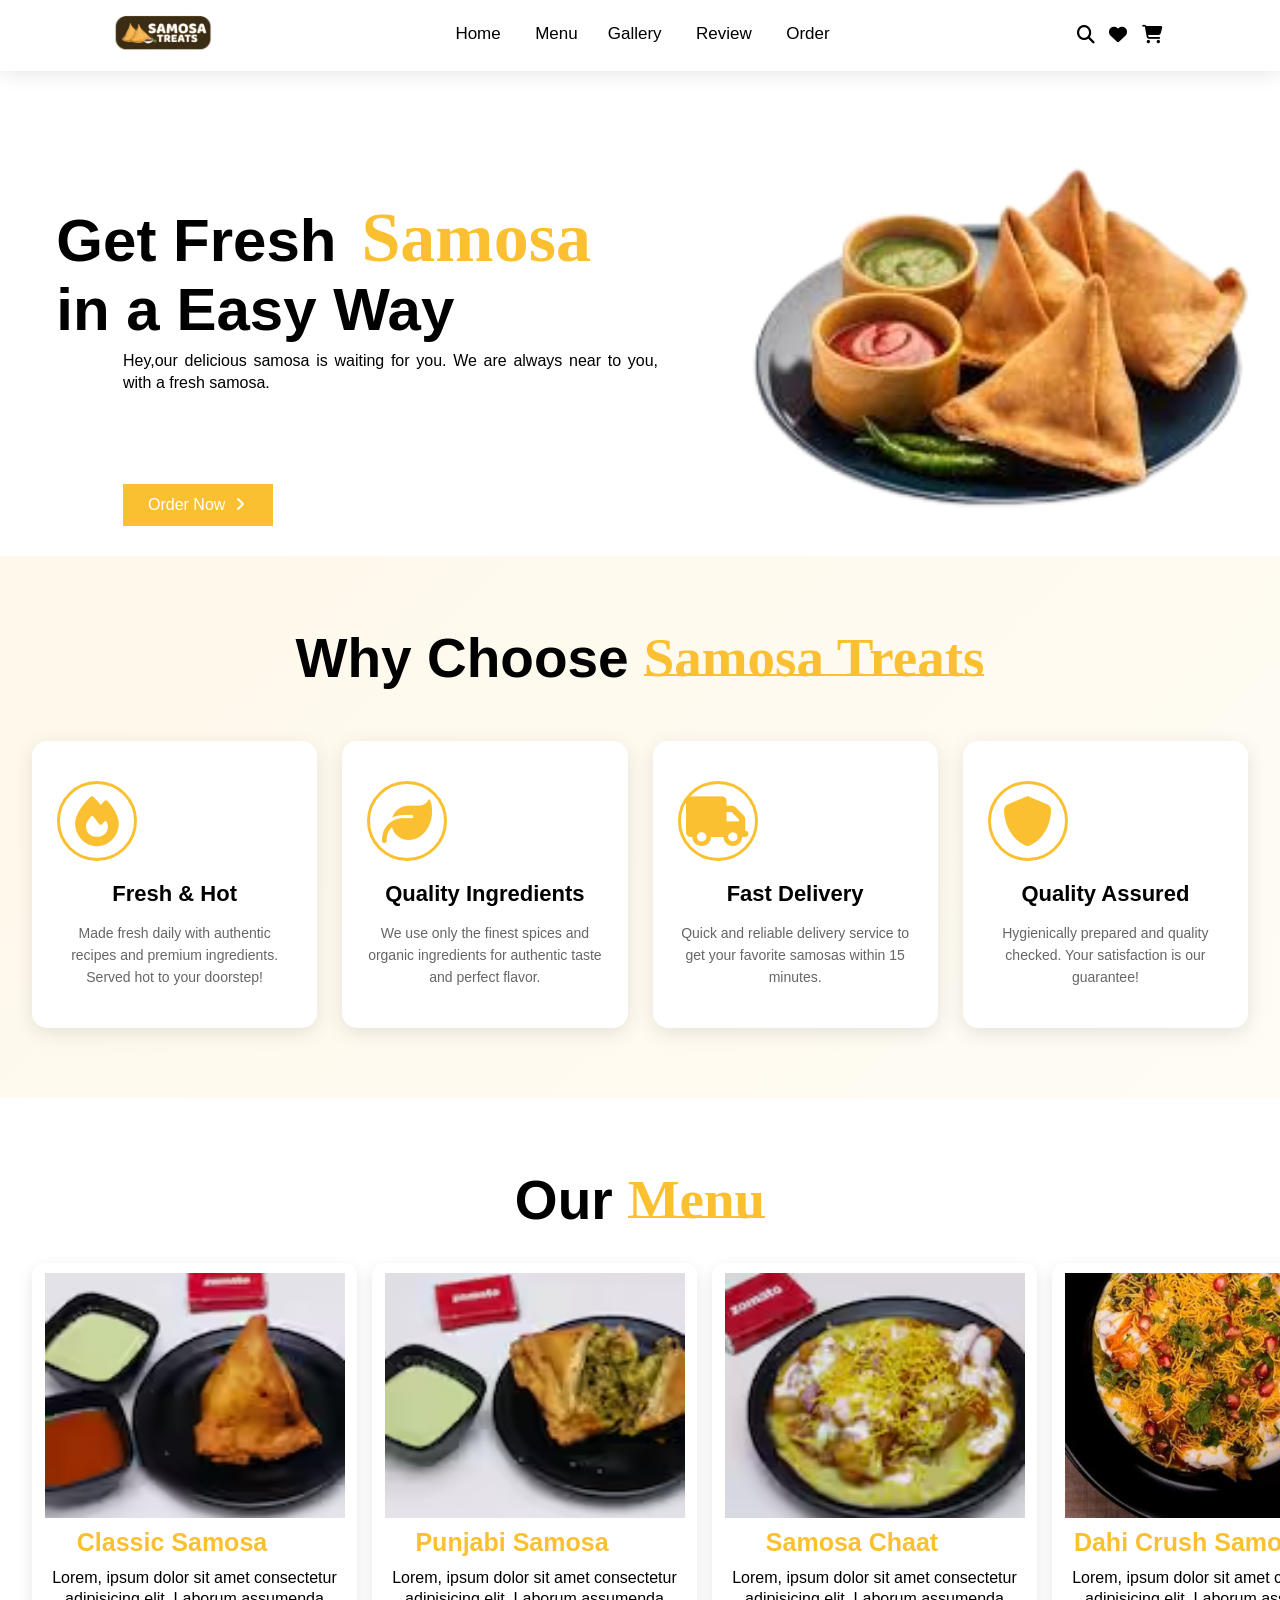
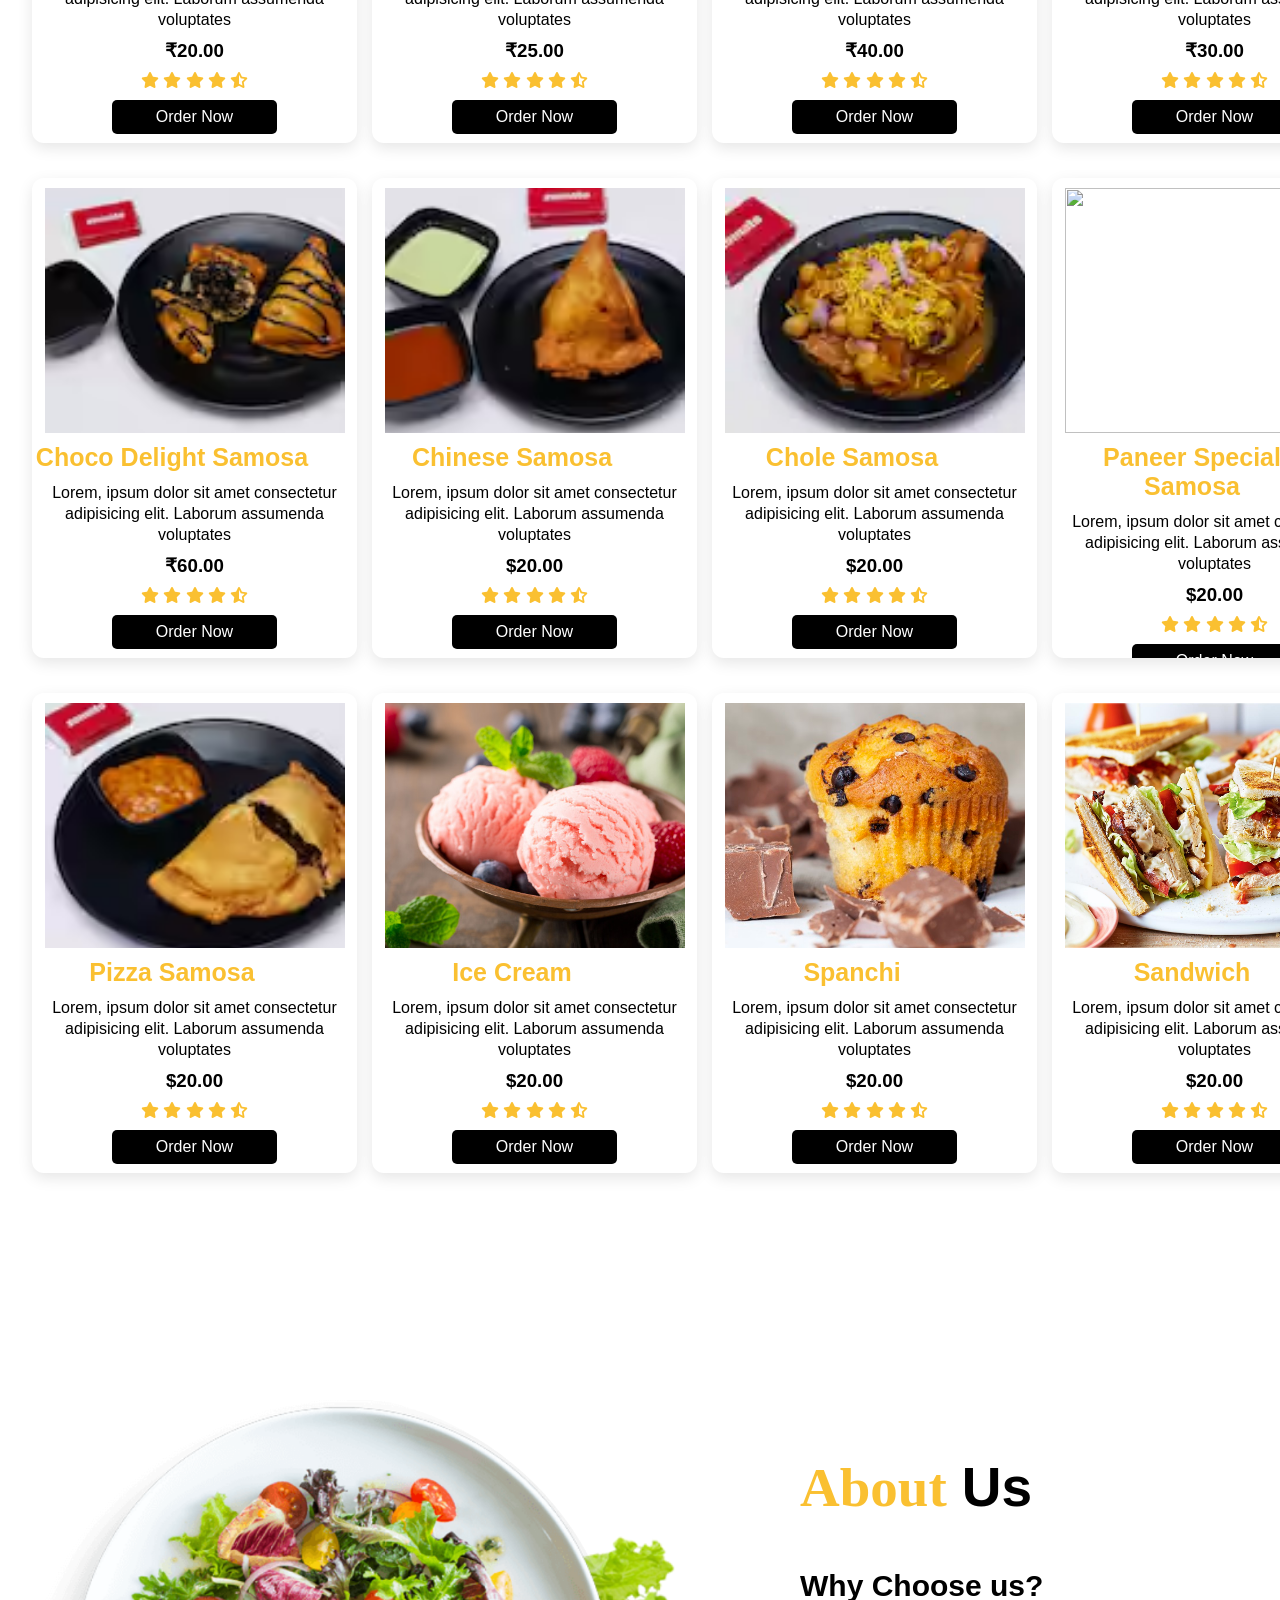
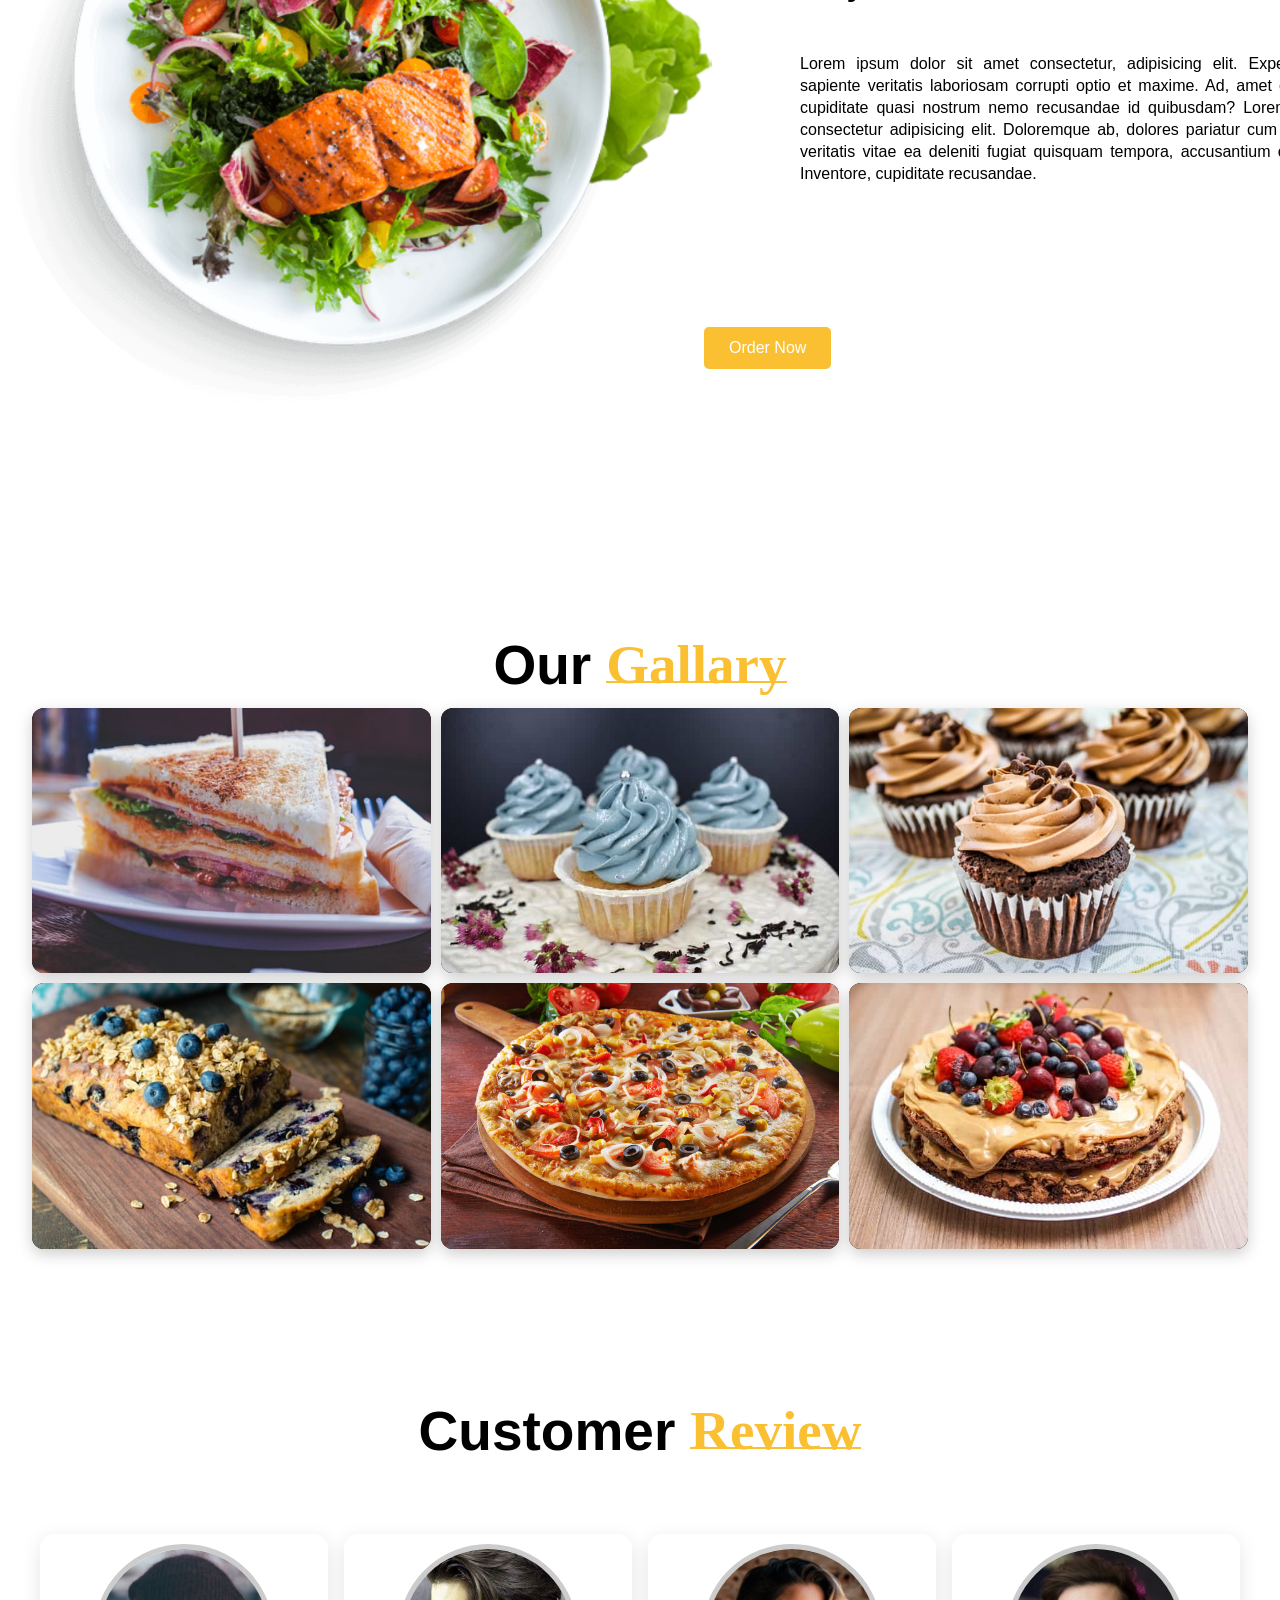
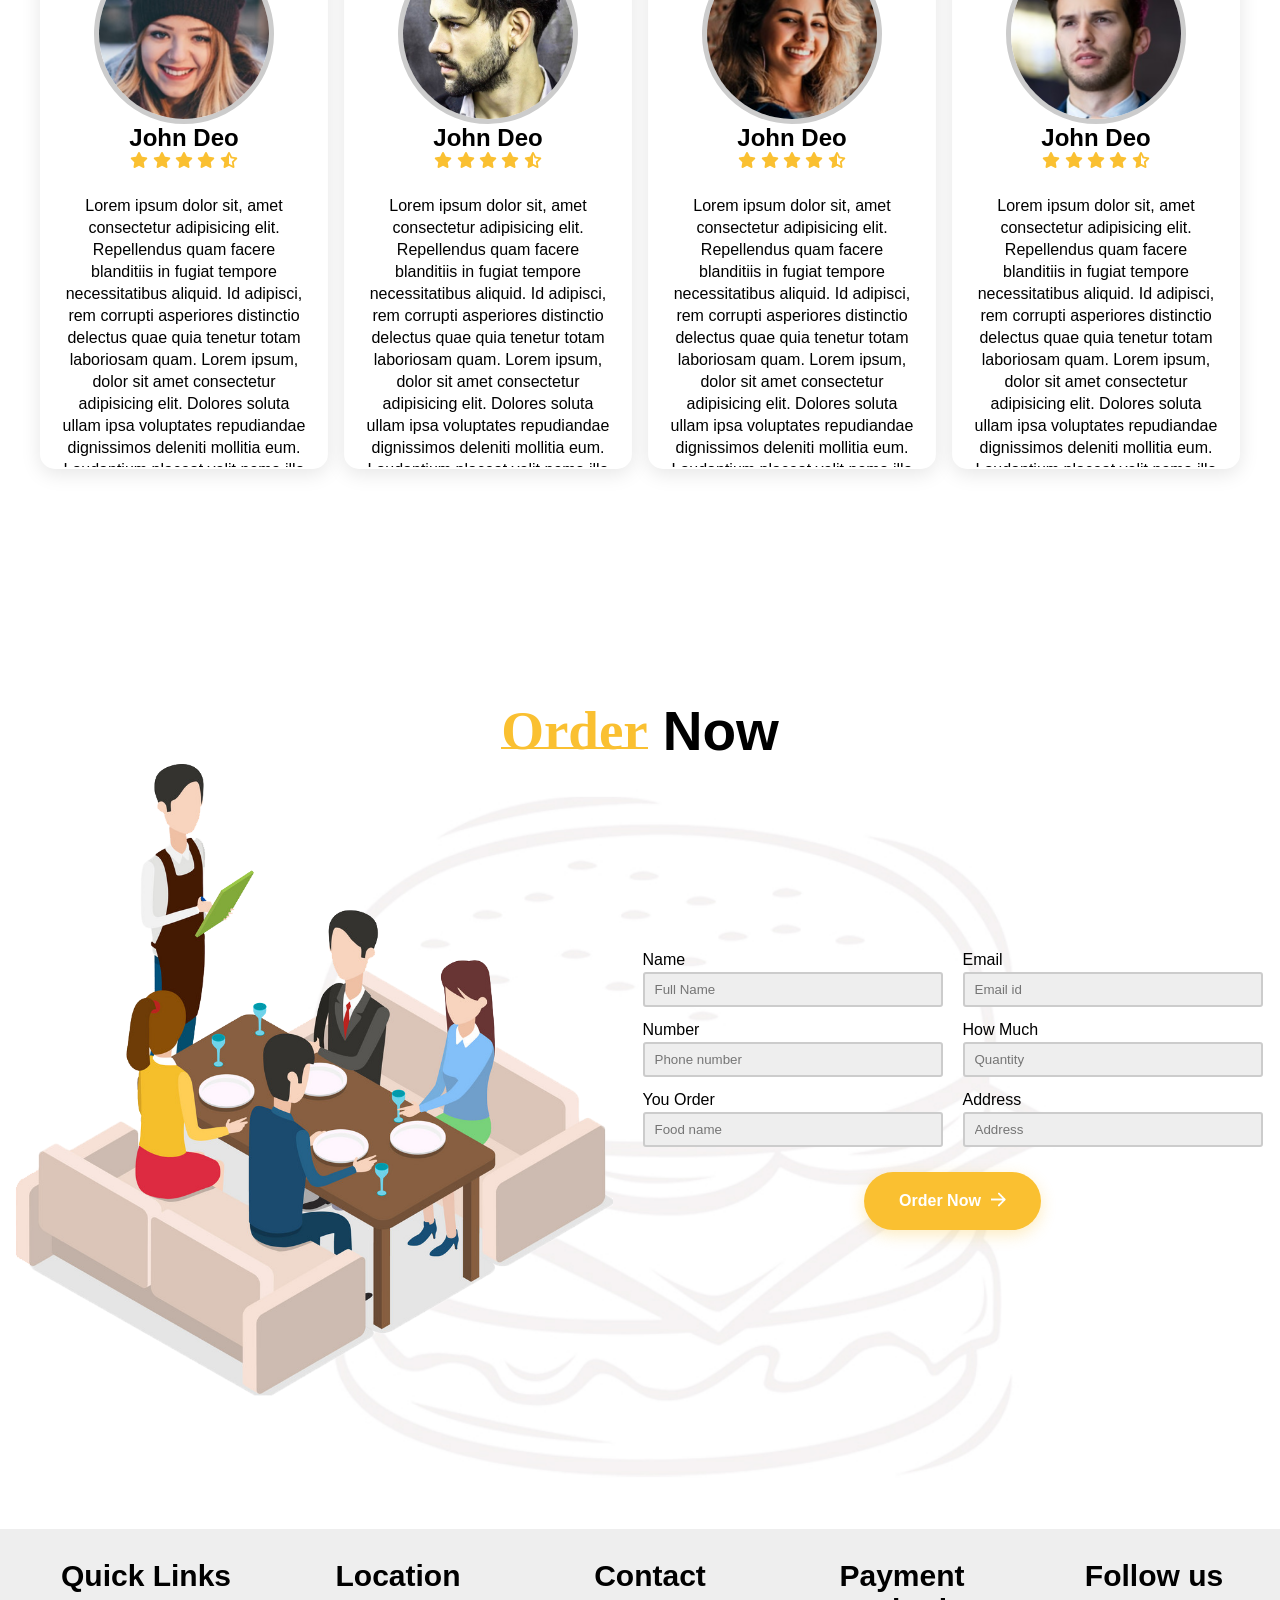
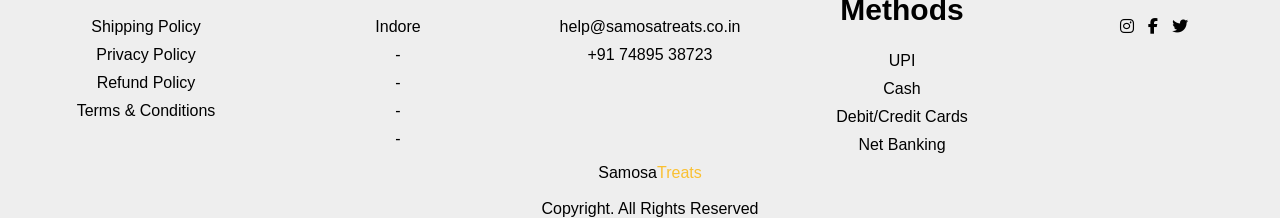
==== commit 40b9003c: "enhanced changes" ====
--- a/index.html
+++ b/index.html
@@ -62,6 +62,45 @@
 
 </section>
 
+    <!--Features Section-->
+    <div class="features" id="Features">
+        <h1>Why Choose<span>Samosa Treats</span></h1>
+        
+        <div class="features_container">
+            <div class="feature_card">
+                <div class="feature_icon">
+                    <i class="fa-solid fa-fire"></i>
+                </div>
+                <h3>Fresh & Hot</h3>
+                <p>Made fresh daily with authentic recipes and premium ingredients. Served hot to your doorstep!</p>
+            </div>
+
+            <div class="feature_card">
+                <div class="feature_icon">
+                    <i class="fa-solid fa-leaf"></i>
+                </div>
+                <h3>Quality Ingredients</h3>
+                <p>We use only the finest spices and organic ingredients for authentic taste and perfect flavor.</p>
+            </div>
+
+            <div class="feature_card">
+                <div class="feature_icon">
+                    <i class="fa-solid fa-truck"></i>
+                </div>
+                <h3>Fast Delivery</h3>
+                <p>Quick and reliable delivery service to get your favorite samosas within 15 minutes.</p>
+            </div>
+
+            <div class="feature_card">
+                <div class="feature_icon">
+                    <i class="fa-solid fa-shield"></i>
+                </div>
+                <h3>Quality Assured</h3>
+                <p>Hygienically prepared and quality checked. Your satisfaction is our guarantee!</p>
+            </div>
+        </div>
+    </div>
+
    
 
     <!--Menu-->
--- a/style.css
+++ b/style.css
@@ -22,8 +22,9 @@
     right: 0;
     left: 0;
     background: white;
-    box-shadow: 0 0 10px rgba(0,0,0,0.5);
+    box-shadow: 0 2px 20px rgba(0,0,0,0.1);
     z-index: 1000;
+    backdrop-filter: blur(10px);
 }
 
 section nav .logo img{
@@ -195,6 +196,16 @@
     position: relative;
     left: 55%;
     bottom: 30px;
+    border-radius: 5px;
+    font-weight: 500;
+    transition: 0.3s;
+    display: inline-block;
+}
+
+.about .about_btn:hover{
+    background: #000;
+    transform: translateY(-3px);
+    box-shadow: 0 8px 20px rgba(250, 192, 49, 0.3);
 }
 
 
@@ -244,7 +255,16 @@
     height: 480px;
     padding-top: 10px;
     margin-bottom: 20px;
-    box-shadow: 0 0 10px rgba(0,0,0,0.2);
+    box-shadow: 0 5px 15px rgba(0,0,0,0.1);
+    border-radius: 12px;
+    overflow: hidden;
+    transition: 0.4s ease;
+    position: relative;
+}
+
+.menu .menu_box .menu_card:hover{
+    transform: translateY(-15px);
+    box-shadow: 0 15px 35px rgba(250, 192, 49, 0.2);
 }
 
 .menu .menu_box .menu_card .menu_image{
@@ -336,6 +356,132 @@
     padding: 8px 10px;
     margin: 0 80px;
     transition: 0.3s;
+    border-radius: 5px;
+    font-weight: 500;
+}
+
+.menu .menu_box .menu_card .menu_info .menu_btn:hover{
+    background: #fac031;
+    color: #000;
+    transform: scale(1.05);
+    box-shadow: 0 5px 15px rgba(250, 192, 49, 0.3);
+}
+
+
+
+/*Features Section*/
+
+.features{
+    width: 100%;
+    padding: 70px 0;
+    background: linear-gradient(135deg, rgba(250, 192, 49, 0.1) 0%, rgba(250, 192, 49, 0.05) 100%);
+}
+
+.features h1{
+    font-size: 55px;
+    display: flex;
+    align-items: center;
+    justify-content: center;
+    margin-bottom: 50px;
+    color: #000;
+}
+
+.features h1 span{
+    color: #fac031;
+    margin-left: 15px;
+    font-family: mv boli;
+}
+
+.features h1 span::after{
+    content: '';
+    width: 100%;
+    height: 2px;
+    background: #fac031;
+    display: block;
+    position: relative;
+    bottom: 15px;
+}
+
+.features_container{
+    width: 95%;
+    margin: 0 auto;
+    display: grid;
+    grid-template-columns: repeat(4, 1fr);
+    grid-gap: 25px;
+}
+
+.feature_card{
+    background: white;
+    padding: 40px 25px;
+    border-radius: 15px;
+    box-shadow: 0 5px 20px rgba(0,0,0,0.1);
+    text-align: center;
+    transition: 0.4s ease;
+    cursor: pointer;
+    position: relative;
+    overflow: hidden;
+}
+
+.feature_card::before{
+    content: '';
+    position: absolute;
+    top: 0;
+    left: -100%;
+    width: 100%;
+    height: 100%;
+    background: linear-gradient(135deg, #fac031, #f8a400);
+    z-index: -1;
+    transition: 0.4s ease;
+}
+
+.feature_card:hover::before{
+    left: 0;
+}
+
+.feature_card:hover{
+    transform: translateY(-10px);
+    box-shadow: 0 15px 35px rgba(250, 192, 49, 0.3);
+    color: white;
+}
+
+.feature_card:hover h3,
+.feature_card:hover p{
+    color: white;
+}
+
+.feature_icon{
+    font-size: 50px;
+    color: #fac031;
+    margin-bottom: 20px;
+    display: inline-block;
+    width: 80px;
+    height: 80px;
+    border-radius: 50%;
+    border: 3px solid #fac031;
+    display: flex;
+    align-items: center;
+    justify-content: center;
+    transition: 0.4s ease;
+}
+
+.feature_card:hover .feature_icon{
+    color: white;
+    border-color: white;
+    transform: scale(1.1) rotateZ(10deg);
+}
+
+.feature_card h3{
+    font-size: 22px;
+    margin: 20px 0 15px 0;
+    color: #000;
+    transition: 0.3s ease;
+}
+
+.feature_card p{
+    line-height: 22px;
+    color: #666;
+    font-size: 14px;
+    transition: 0.3s ease;
 }
 
 
@@ -383,6 +529,16 @@
     align-items: center;
     justify-content: center;
     background: black;
+    border-radius: 12px;
+    overflow: hidden;
+    transition: 0.4s ease;
+    box-shadow: 0 5px 15px rgba(0,0,0,0.2);
+    cursor: pointer;
+}
+
+.gallary .gallary_image_box .gallary_image:hover{
+    box-shadow: 0 10px 30px rgba(250, 192, 49, 0.3);
+    transform: scale(1.02);
 }
 
 .gallary .gallary_image_box .gallary_image img{
@@ -485,10 +641,20 @@
 .review .review_box .review_card{
     width: 350px;
     height: 535px;
-    box-shadow: 0 2px 8px rgba(0,0,0,0.5);
-    border-radius: 8px;
+    box-shadow: 0 5px 20px rgba(0,0,0,0.1);
+    border-radius: 15px;
     padding: 8px 20px;
     margin: 0 8px;
+    transition: 0.4s ease;
+    border: 2px solid transparent;
+    position: relative;
+    overflow: hidden;
+}
+
+.review .review_box .review_card:hover{
+    transform: translateY(-10px);
+    box-shadow: 0 15px 40px rgba(250, 192, 49, 0.2);
+    border-color: #fac031;
 }
 
 .review .review_box .review_card .review_profile{
@@ -642,6 +808,16 @@
     gap: 10px;
     border-radius: 50px;
     cursor: pointer;
+    font-weight: 600;
+    font-size: 16px;
+    transition: 0.3s ease;
+    box-shadow: 0 5px 15px rgba(250, 192, 49, 0.3);
+}
+
+.order .order_main form .order_btn p button:hover{
+    background: #000;
+    transform: translateY(-5px);
+    box-shadow: 0 10px 25px rgba(0, 0, 0, 0.3);
 }
 
 .order .order_main form .order_btn img{
